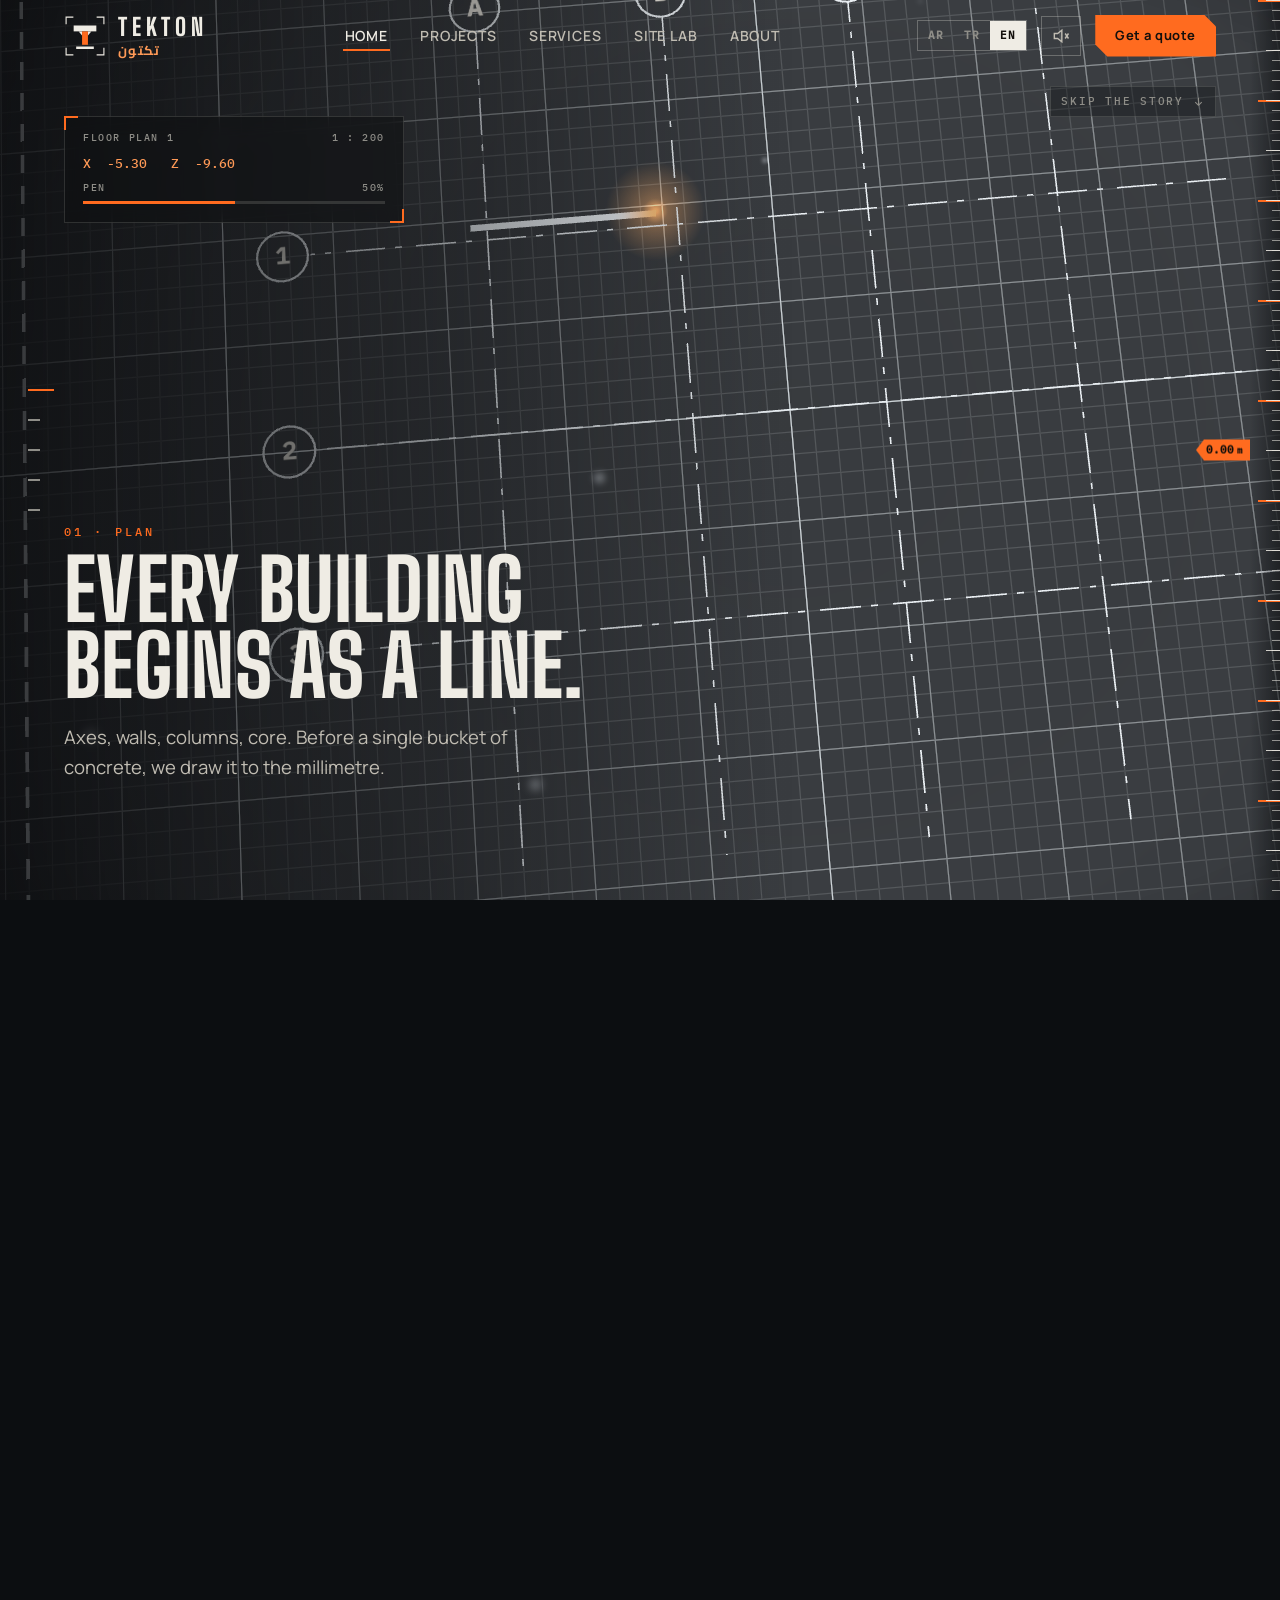
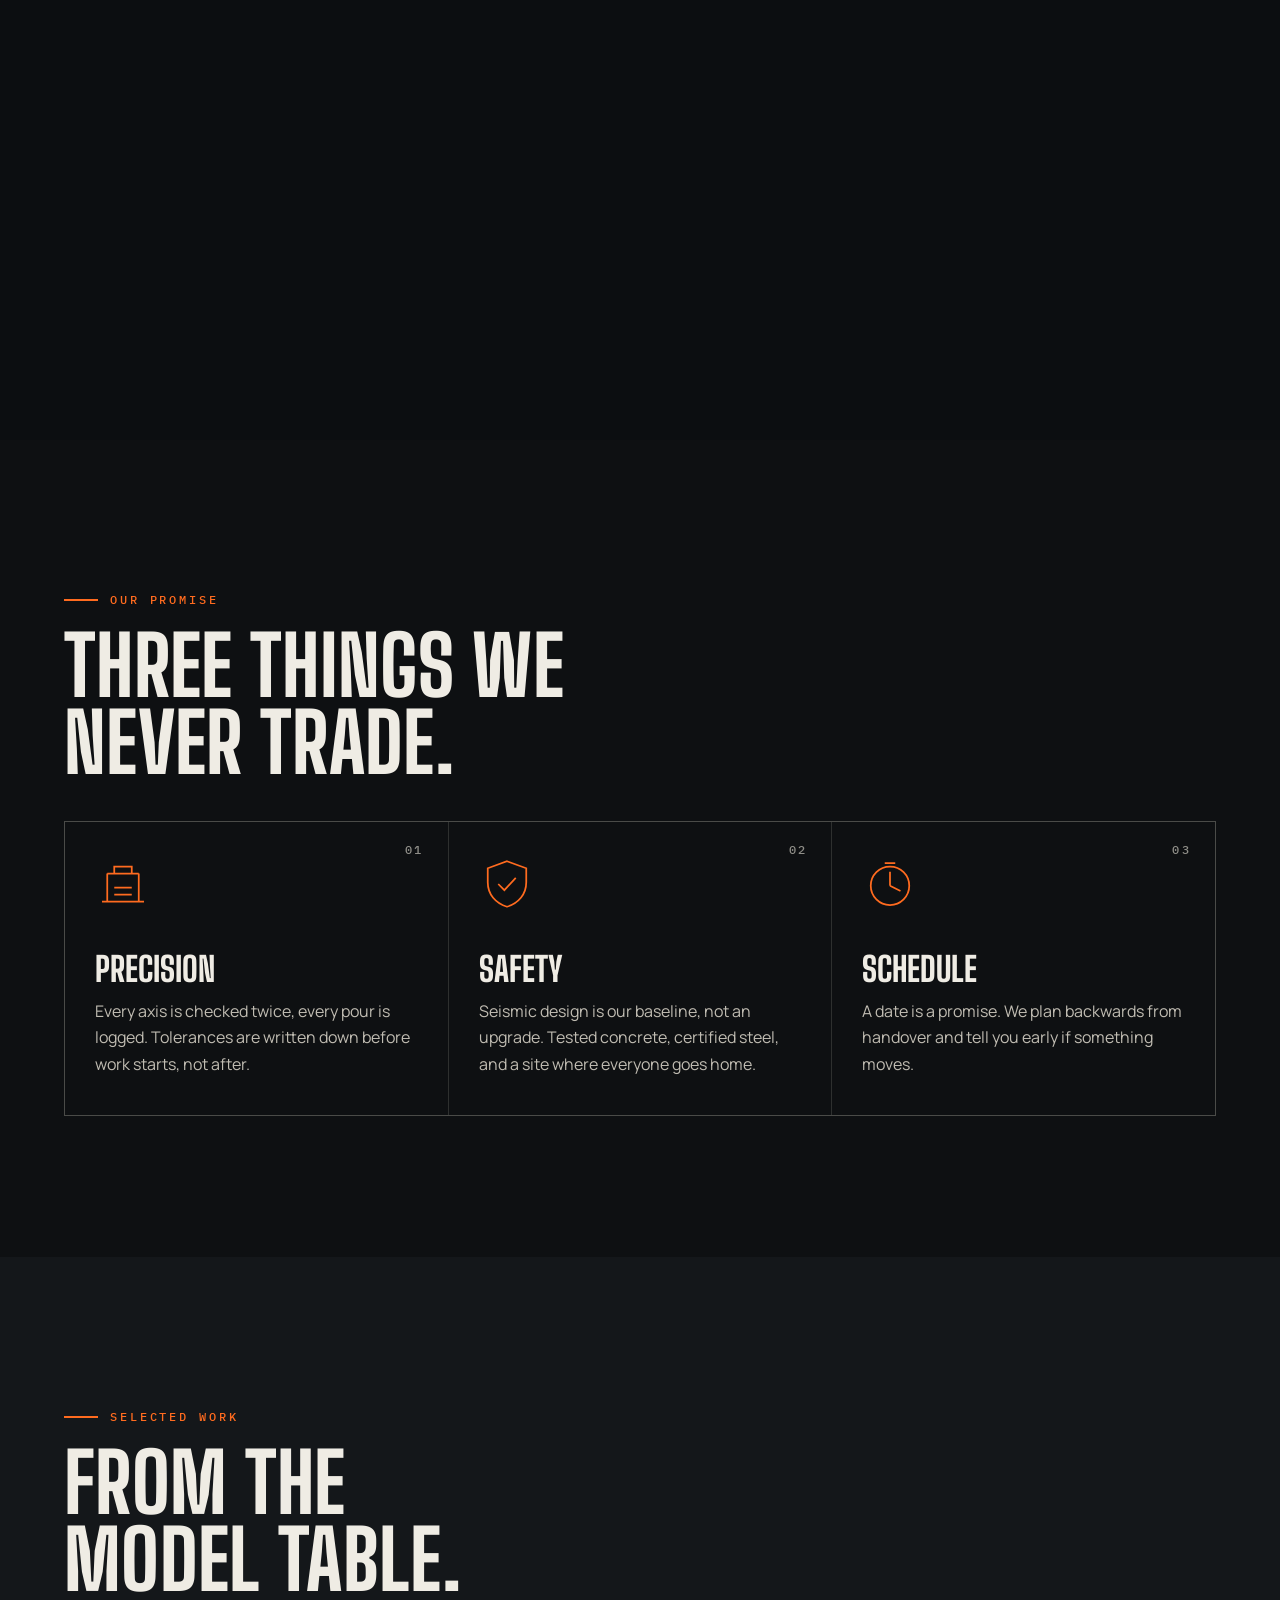
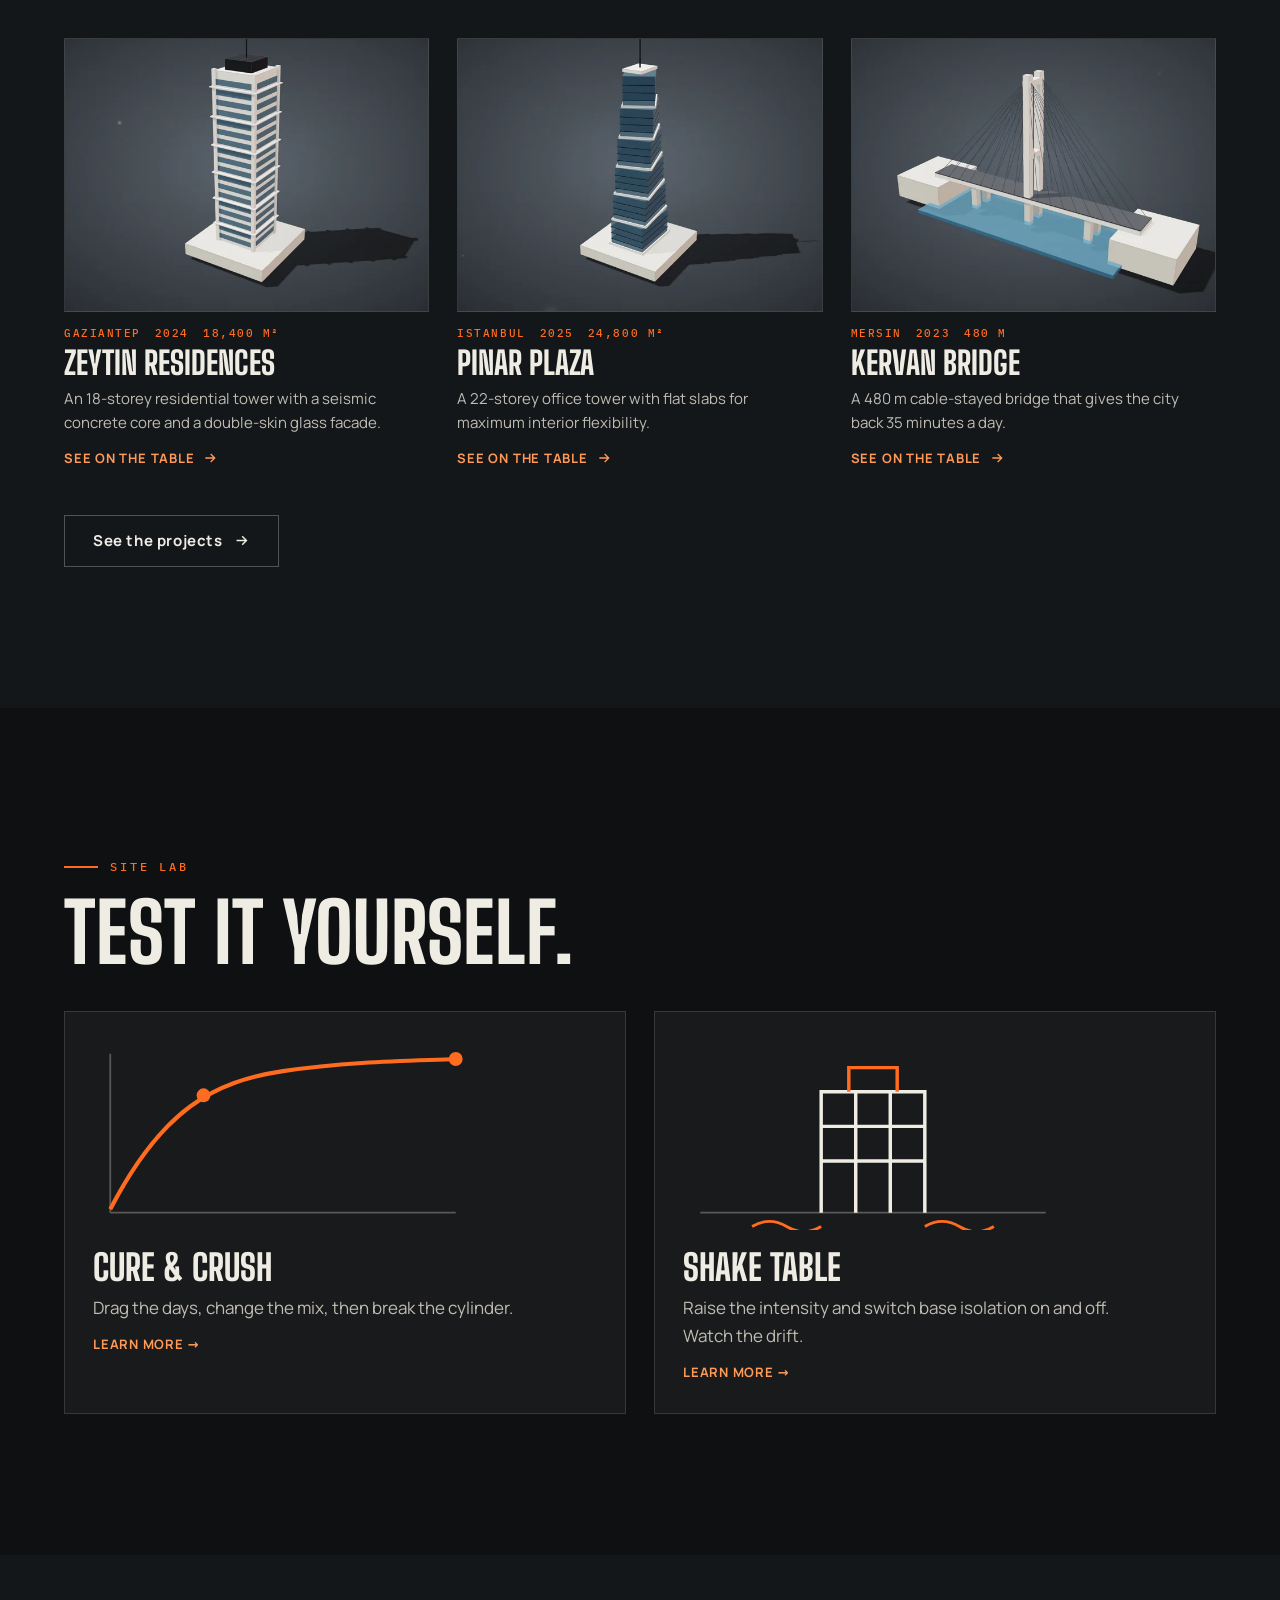
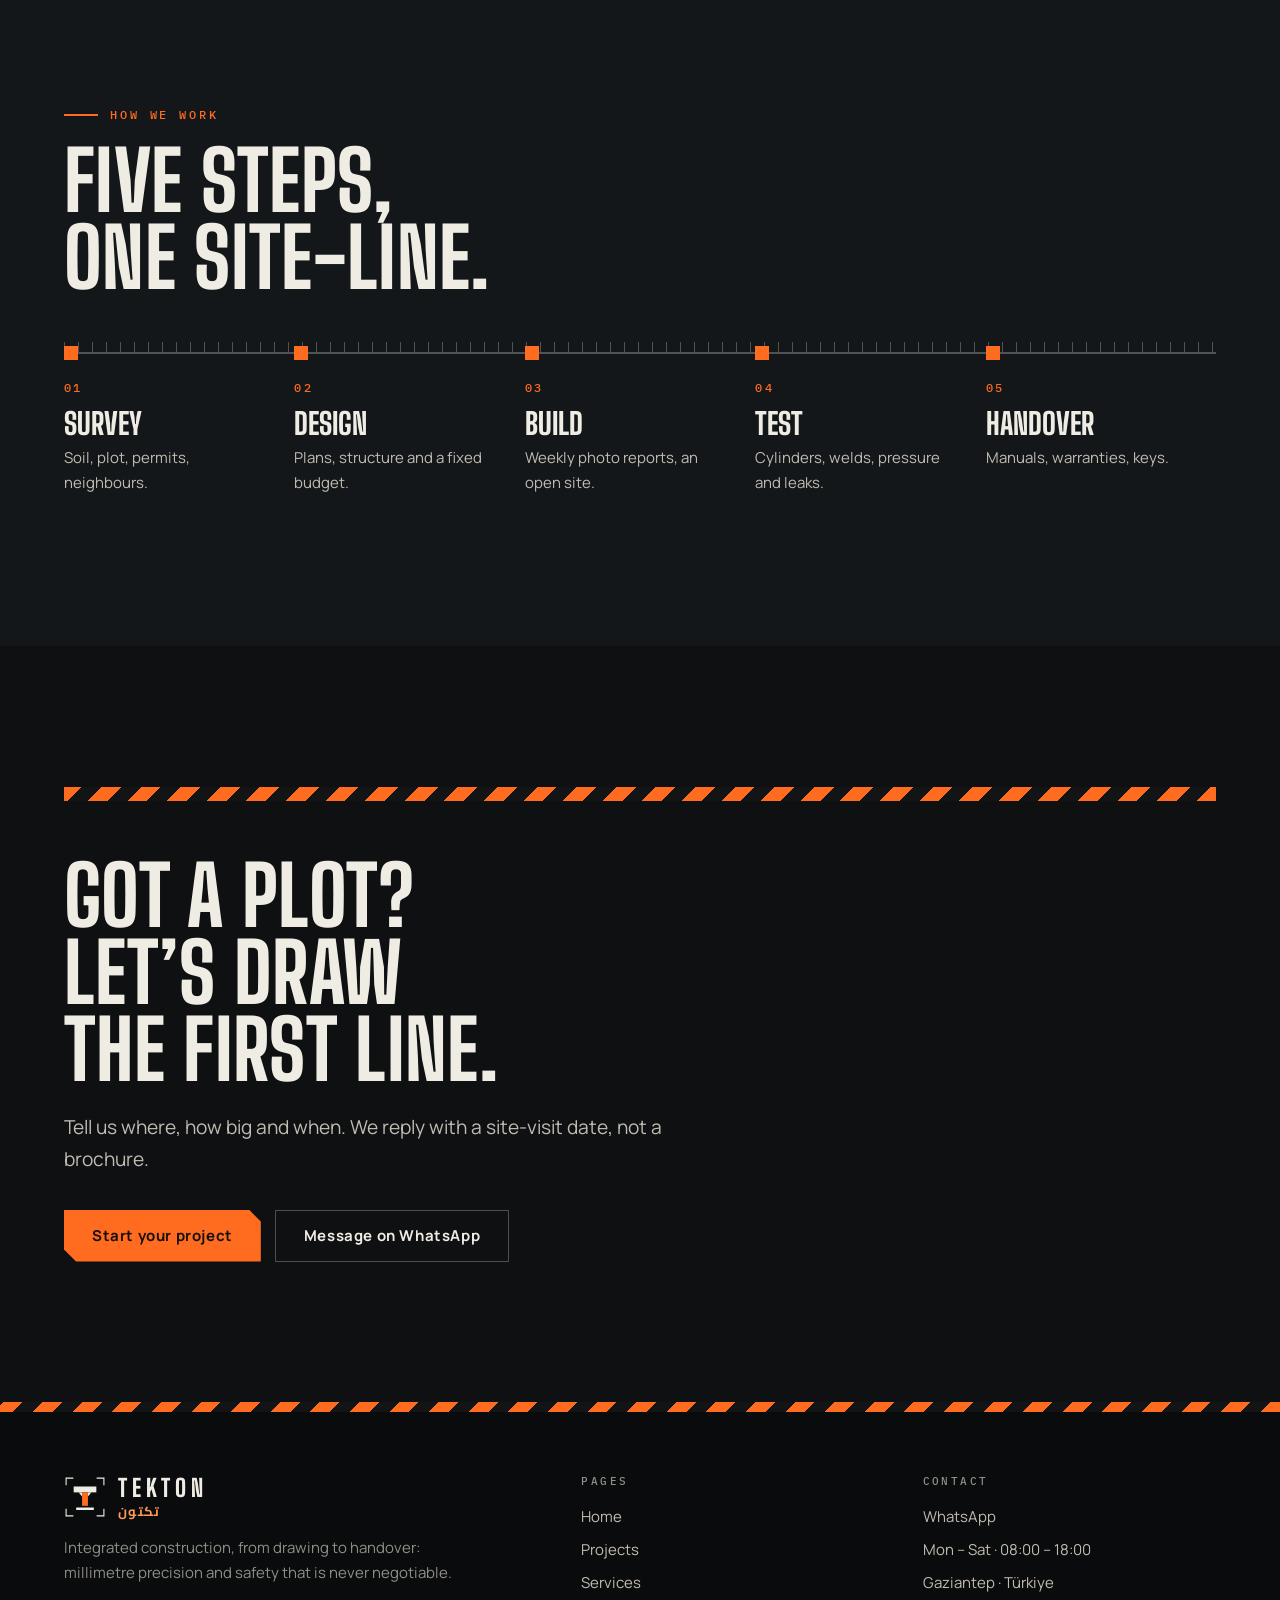
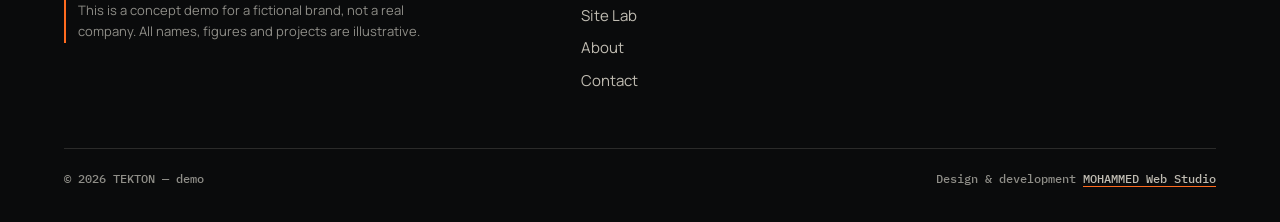
==== index.html @ 4f1afbbd "TEKTON: construction company concept demo (scroll-driven three.js story, model table, service stack," ====
<!doctype html>
<html lang="ar" dir="ltr">
<head>
<meta charset="utf-8">
<meta name="viewport" content="width=device-width, initial-scale=1, viewport-fit=cover">
<title>TEKTON · تكتون | Built to last</title>
<meta name="description" content="TEKTON · تكتون · Tekton Yapı — a concept demo for a construction company: scroll from a drawn plan to a lit building. Arabic / Türkçe / English.">
<meta name="theme-color" content="#0e1012">
<meta name="robots" content="noindex, nofollow">
<meta property="og:type" content="website"><meta property="og:title" content="TEKTON · تكتون — Built to last"><meta property="og:description" content="Scroll from a drawn plan to a lit building. A concept demo for a construction company.">
<meta property="og:image" content="assets/og.jpg">
<link rel="icon" href="assets/favicon.svg" type="image/svg+xml">
<link rel="stylesheet" href="css/fonts.css">
<link rel="stylesheet" href="css/style.css">
<noscript><style>.pour{display:none!important}.reveal{opacity:1!important;transform:none!important}</style></noscript>
<script type="importmap">{"imports":{"three":"./js/vendor/three.module.min.js"}}</script>
</head>
<body data-page="home" data-sound="1" data-needs-gl>
<div class="pour" id="pour" aria-hidden="true"></div>
<div id="hdr"></div>

<main>
<section class="journey" id="journey" aria-label="Scroll story">
  <div class="stage">
    <canvas id="gl" aria-hidden="true"></canvas>
    <div class="shade"></div>
    <button class="skipj" id="skipj" type="button"><span data-i18n="j.skip"></span> <svg viewBox="0 0 24 24" fill="none" stroke="currentColor" stroke-width="2"><path d="M12 5v14M6 13l6 6 6-6"/></svg></button>

    <div class="ch on" data-ch="0"><div class="k" data-i18n="j.c1.k"></div><h1 data-i18n="j.c1.t"></h1><p data-i18n="j.c1.p"></p></div>
    <div class="ch" data-ch="1"><div class="k" data-i18n="j.c2.k"></div><h2 data-i18n="j.c2.t"></h2><p data-i18n="j.c2.p"></p></div>
    <div class="ch" data-ch="2"><div class="k" data-i18n="j.c3.k"></div><h2 data-i18n="j.c3.t"></h2><p data-i18n="j.c3.p"></p></div>
    <div class="ch" data-ch="3"><div class="k" data-i18n="j.c4.k"></div><h2 data-i18n="j.c4.t"></h2><p data-i18n="j.c4.p"></p></div>
    <div class="ch" data-ch="4"><div class="k" data-i18n="j.c5.k"></div><h2 data-i18n="j.c5.t"></h2><p data-i18n="j.c5.p"></p></div>

    <!-- 1 · plan readout -->
    <div class="hud hud-plan" id="hudPlan" aria-hidden="true">
      <div class="row"><span data-i18n="h.plan"></span><span>1 : 200</span></div>
      <pre class="pen" id="penv">X   0.00   Z   0.00</pre>
      <div class="row small"><span data-i18n="h.pen"></span><span id="penpct">0%</span></div>
      <div class="bar thin"><i id="penbar"></i></div>
    </div>

    <!-- 2 · level counter -->
    <div class="hud hud-rise" id="hudRise" aria-hidden="true">
      <div class="row"><span data-i18n="h.level"></span><span data-i18n="h.height"></span></div>
      <div class="big"><b id="lvlv">00</b><small>/ 09</small><span class="hv"><b id="hgtv">0.0</b> m</span></div>
      <div class="floors" id="floors"></div>
    </div>

    <!-- 3 · cure strip -->
    <div class="hud hud-cure" id="hudCure" aria-hidden="true">
      <div class="row"><span data-i18n="h.day"></span><span data-i18n="h.strength"></span></div>
      <div class="big"><b id="dayv">00</b><small>/ 28</small><span class="hv"><b id="mpav">0.0</b> MPa</span></div>
      <div class="bar cure"><i id="curebar"></i><u class="m7"><s data-i18n="h.t7"></s></u><u class="m28"><s data-i18n="h.t28"></s></u></div>
      <div class="tests"><span id="t7" class="tst"></span><span id="t28" class="tst"></span></div>
    </div>

    <!-- 4 · x-ray legend (clickable) -->
    <div class="hud hud-xray" id="hudXray">
      <div class="row"><span data-i18n="h.layers"></span><span data-i18n="h.toggle"></span></div>
      <div class="chips" id="chips">
        <button type="button" data-sys="struct" class="on" aria-pressed="true"><i style="--c:#ff6b1f"></i><span data-i18n="h.s.struct"></span></button>
        <button type="button" data-sys="water" class="on" aria-pressed="true"><i style="--c:#2f9cff"></i><span data-i18n="h.s.water"></span></button>
        <button type="button" data-sys="fire" class="on" aria-pressed="true"><i style="--c:#ff3b30"></i><span data-i18n="h.s.fire"></span></button>
        <button type="button" data-sys="power" class="on" aria-pressed="true"><i style="--c:#ffd23f"></i><span data-i18n="h.s.power"></span></button>
        <button type="button" data-sys="hvac" class="on" aria-pressed="true"><i style="--c:#b4bdc5"></i><span data-i18n="h.s.hvac"></span></button>
      </div>
    </div>

    <!-- 5 · the key -->
    <div class="keyp" id="keyp">
      <button class="keybtn" id="keyBtn" type="button" aria-label="Turn the key">
        <svg viewBox="0 0 64 64" fill="none" stroke="currentColor" stroke-width="2.4" stroke-linecap="round" stroke-linejoin="round"><circle cx="20" cy="32" r="11"/><circle cx="20" cy="32" r="4"/><path d="M31 32h27M50 32v9M42 32v6"/></svg>
      </button>
      <div class="kt"><b data-i18n="j.key.t"></b><span data-i18n="j.key.p"></span></div>
      <div class="kdone"><span data-i18n="j.key.done"></span><a class="btn solid" href="contact.html" data-i18n="btn.quote"></a><a class="btn line" href="projects.html" data-i18n="btn.projects"></a></div>
    </div>

    <div class="dots" id="dots" role="tablist"></div>
    <div class="scrollhint" id="shint"><i></i><span data-i18n="j.scroll"></span></div>
  </div>
</section>

<!-- promises -->
<section class="sec promise" id="promise">
  <div class="wrap">
    <div class="eyebrow reveal" data-i18n="p.k"></div>
    <h2 class="h2 reveal d1" data-i18n="p.t"></h2>
    <div class="pgrid">
      <article class="pcard reveal d1"><span class="no">01</span><svg class="pic" viewBox="0 0 64 64" fill="none" stroke="currentColor" stroke-width="2"><path d="M8 52h48M14 52V20M50 52V20M14 20h36M22 20v-8h20v8M22 36h20M22 44h20"/></svg><h3 data-i18n="p.1.t"></h3><p data-i18n="p.1.p"></p></article>
      <article class="pcard reveal d2"><span class="no">02</span><svg class="pic" viewBox="0 0 64 64" fill="none" stroke="currentColor" stroke-width="2"><path d="M32 6l22 8v16c0 14-9 24-22 28C19 54 10 44 10 30V14z"/><path d="M22 32l7 7 13-14"/></svg><h3 data-i18n="p.2.t"></h3><p data-i18n="p.2.p"></p></article>
      <article class="pcard reveal d3"><span class="no">03</span><svg class="pic" viewBox="0 0 64 64" fill="none" stroke="currentColor" stroke-width="2"><circle cx="32" cy="34" r="22"/><path d="M32 34V18M32 34l12 6M26 8h12"/></svg><h3 data-i18n="p.3.t"></h3><p data-i18n="p.3.p"></p></article>
    </div>
  </div>
</section>

<!-- featured projects -->
<section class="sec featured" id="featured">
  <div class="wrap">
    <div class="eyebrow reveal" data-i18n="pr.k"></div>
    <h2 class="h2 reveal d1" data-i18n="pr.t"></h2>
    <div class="fgrid3" id="featGrid"></div>
    <div class="reveal"><a class="btn line" href="projects.html"><span data-i18n="btn.projects"></span> <svg viewBox="0 0 24 24" fill="none" stroke="currentColor" stroke-width="2"><path d="M5 12h14M13 6l6 6-6 6"/></svg></a></div>
  </div>
</section>

<!-- lab teaser -->
<section class="sec labt" id="labt">
  <div class="wrap">
    <div class="eyebrow reveal" data-i18n="l.k"></div>
    <h2 class="h2 reveal d1" data-i18n="l.t"></h2>
    <div class="lgrid">
      <a class="lcard reveal d1" href="lab.html#cure">
        <svg class="lic" viewBox="0 0 220 110" fill="none"><path d="M10 100H210M10 100V8" stroke="rgba(239,236,228,.3)"/><path class="draw" d="M10 98C40 40 70 24 110 18S190 12 210 11" stroke="#ff6b1f" stroke-width="2.4"/><circle cx="64" cy="32" r="4" fill="#ff6b1f"/><circle cx="210" cy="11" r="4" fill="#ff6b1f"/></svg>
        <h3 data-i18n="l.1.t"></h3><p data-i18n="l.1.p"></p><span class="go"><span data-i18n="btn.more"></span> &rarr;</span>
      </a>
      <a class="lcard reveal d2" href="lab.html#shake">
        <svg class="lic shk" viewBox="0 0 220 110" fill="none"><path d="M10 100H210" stroke="rgba(239,236,228,.3)"/><g class="bld" stroke="#efece4" stroke-width="2"><path d="M80 100V30h60v70M80 50h60M80 70h60M100 30V100M120 30V100"/><path d="M96 30V16h28v14" stroke="#ff6b1f"/></g><path d="M40 108q10-6 20 0t20 0M140 108q10-6 20 0t20 0" stroke="#ff6b1f" stroke-width="1.6"/></svg>
        <h3 data-i18n="l.2.t"></h3><p data-i18n="l.2.p"></p><span class="go"><span data-i18n="btn.more"></span> &rarr;</span>
      </a>
    </div>
  </div>
</section>

<!-- process -->
<section class="sec process" id="process">
  <div class="wrap">
    <div class="eyebrow reveal" data-i18n="pc.k"></div>
    <h2 class="h2 reveal d1" data-i18n="pc.t"></h2>
    <ol class="steps">
      <li class="reveal d1"><b>01</b><h3 data-i18n="pc.1.t"></h3><p data-i18n="pc.1.p"></p></li>
      <li class="reveal d2"><b>02</b><h3 data-i18n="pc.2.t"></h3><p data-i18n="pc.2.p"></p></li>
      <li class="reveal d3"><b>03</b><h3 data-i18n="pc.3.t"></h3><p data-i18n="pc.3.p"></p></li>
      <li class="reveal d4"><b>04</b><h3 data-i18n="pc.4.t"></h3><p data-i18n="pc.4.p"></p></li>
      <li class="reveal d5"><b>05</b><h3 data-i18n="pc.5.t"></h3><p data-i18n="pc.5.p"></p></li>
    </ol>
  </div>
</section>

<!-- call to action -->
<section class="sec cta" id="cta">
  <div class="wrap">
    <div class="hazard" aria-hidden="true"></div>
    <h2 class="h2 reveal" data-i18n="cta.t"></h2>
    <p class="lead reveal d1" data-i18n="cta.p"></p>
    <div class="reveal d2 ctas"><a class="btn solid" href="contact.html" data-i18n="btn.quote"></a><a class="btn line" id="ctaWa" href="#" target="_blank" rel="noopener" data-i18n="btn.wa"></a></div>
  </div>
</section>
</main>

<div id="ftr"></div>
<script type="module" src="js/home.js"></script>
</body>
</html>
---- css/fonts.css ----
/* BigShouldersDisplay latin-ext */
@font-face {
  font-family: 'Big Shoulders Display';
  font-style: normal;
  font-weight: 600 900;
  font-display: swap;
  src: url(../assets/fonts/BigShouldersDisplay-normal-600-900-latin-ext-473c2f.woff2) format('woff2');
  unicode-range: U+0100-02BA, U+02BD-02C5, U+02C7-02CC, U+02CE-02D7, U+02DD-02FF, U+0304, U+0308, U+0329, U+1D00-1DBF, U+1E00-1E9F, U+1EF2-1EFF, U+2020, U+20A0-20AB, U+20AD-20C4, U+2113, U+2C60-2C7F, U+A720-A7FF;
}
/* BigShouldersDisplay latin */
@font-face {
  font-family: 'Big Shoulders Display';
  font-style: normal;
  font-weight: 600 900;
  font-display: swap;
  src: url(../assets/fonts/BigShouldersDisplay-normal-600-900-latin-832b15.woff2) format('woff2');
  unicode-range: U+0000-00FF, U+0131, U+0152-0153, U+02BB-02BC, U+02C6, U+02DA, U+02DC, U+0304, U+0308, U+0329, U+2000-206F, U+20AC, U+2122, U+2191, U+2193, U+2212, U+2215, U+FEFF, U+FFFD;
}
/* Manrope latin-ext */
@font-face {
  font-family: 'Manrope';
  font-style: normal;
  font-weight: 400 700;
  font-display: swap;
  src: url(../assets/fonts/Manrope-normal-400-700-latin-ext-b4290e.woff2) format('woff2');
  unicode-range: U+0100-02BA, U+02BD-02C5, U+02C7-02CC, U+02CE-02D7, U+02DD-02FF, U+0304, U+0308, U+0329, U+1D00-1DBF, U+1E00-1E9F, U+1EF2-1EFF, U+2020, U+20A0-20AB, U+20AD-20C4, U+2113, U+2C60-2C7F, U+A720-A7FF;
}
/* Manrope latin */
@font-face {
  font-family: 'Manrope';
  font-style: normal;
  font-weight: 400 700;
  font-display: swap;
  src: url(../assets/fonts/Manrope-normal-400-700-latin-cf48e3.woff2) format('woff2');
  unicode-range: U+0000-00FF, U+0131, U+0152-0153, U+02BB-02BC, U+02C6, U+02DA, U+02DC, U+0304, U+0308, U+0329, U+2000-206F, U+20AC, U+2122, U+2191, U+2193, U+2212, U+2215, U+FEFF, U+FFFD;
}
/* IBMPlexMono latin-ext */
@font-face {
  font-family: 'IBM Plex Mono';
  font-style: normal;
  font-weight: 400;
  font-display: swap;
  src: url(../assets/fonts/IBMPlexMono-normal-400-latin-ext-7f25d9.woff2) format('woff2');
  unicode-range: U+0100-02BA, U+02BD-02C5, U+02C7-02CC, U+02CE-02D7, U+02DD-02FF, U+0304, U+0308, U+0329, U+1D00-1DBF, U+1E00-1E9F, U+1EF2-1EFF, U+2020, U+20A0-20AB, U+20AD-20C4, U+2113, U+2C60-2C7F, U+A720-A7FF;
}
/* IBMPlexMono latin */
@font-face {
  font-family: 'IBM Plex Mono';
  font-style: normal;
  font-weight: 400;
  font-display: swap;
  src: url(../assets/fonts/IBMPlexMono-normal-400-latin-d196e8.woff2) format('woff2');
  unicode-range: U+0000-00FF, U+0131, U+0152-0153, U+02BB-02BC, U+02C6, U+02DA, U+02DC, U+0304, U+0308, U+0329, U+2000-206F, U+20AC, U+2122, U+2191, U+2193, U+2212, U+2215, U+FEFF, U+FFFD;
}
/* IBMPlexMono latin-ext */
@font-face {
  font-family: 'IBM Plex Mono';
  font-style: normal;
  font-weight: 500;
  font-display: swap;
  src: url(../assets/fonts/IBMPlexMono-normal-500-latin-ext-b42080.woff2) format('woff2');
  unicode-range: U+0100-02BA, U+02BD-02C5, U+02C7-02CC, U+02CE-02D7, U+02DD-02FF, U+0304, U+0308, U+0329, U+1D00-1DBF, U+1E00-1E9F, U+1EF2-1EFF, U+2020, U+20A0-20AB, U+20AD-20C4, U+2113, U+2C60-2C7F, U+A720-A7FF;
}
/* IBMPlexMono latin */
@font-face {
  font-family: 'IBM Plex Mono';
  font-style: normal;
  font-weight: 500;
  font-display: swap;
  src: url(../assets/fonts/IBMPlexMono-normal-500-latin-a7544c.woff2) format('woff2');
  unicode-range: U+0000-00FF, U+0131, U+0152-0153, U+02BB-02BC, U+02C6, U+02DA, U+02DC, U+0304, U+0308, U+0329, U+2000-206F, U+20AC, U+2122, U+2191, U+2193, U+2212, U+2215, U+FEFF, U+FFFD;
}
/* Cairo arabic */
@font-face {
  font-family: 'Cairo';
  font-style: normal;
  font-weight: 400 900;
  font-display: swap;
  src: url(../assets/fonts/Cairo-normal-400-900-arabic-93eb79.woff2) format('woff2');
  unicode-range: U+0600-06FF, U+0750-077F, U+0870-0891, U+0897-08E1, U+08E3-08FF, U+200C-200E, U+2010-2011, U+204F, U+2E41, U+FB50-FDFF, U+FE70-FE74, U+FE76-FEFC, U+102E0-102FB, U+10E60-10E7E, U+10EC2-10EC7, U+10EC9-10EEE, U+10EF0-10EFF, U+1EE00-1EE03, U+1EE05-1EE1F, U+1EE21-1EE22, U+1EE24, U+1EE27, U+1EE29-1EE32, U+1EE34-1EE37, U+1EE39, U+1EE3B, U+1EE42, U+1EE47, U+1EE49, U+1EE4B, U+1EE4D-1EE4F, U+1EE51-1EE52, U+1EE54, U+1EE57, U+1EE59, U+1EE5B, U+1EE5D, U+1EE5F, U+1EE61-1EE62, U+1EE64, U+1EE67-1EE6A, U+1EE6C-1EE72, U+1EE74-1EE77, U+1EE79-1EE7C, U+1EE7E, U+1EE80-1EE89, U+1EE8B-1EE9B, U+1EEA1-1EEA3, U+1EEA5-1EEA9, U+1EEAB-1EEBB, U+1EEF0-1EEF1;
}
/* Cairo latin-ext */
@font-face {
  font-family: 'Cairo';
  font-style: normal;
  font-weight: 400 900;
  font-display: swap;
  src: url(../assets/fonts/Cairo-normal-400-900-latin-ext-39475a.woff2) format('woff2');
  unicode-range: U+0100-02BA, U+02BD-02C5, U+02C7-02CC, U+02CE-02D7, U+02DD-02FF, U+0304, U+0308, U+0329, U+1D00-1DBF, U+1E00-1E9F, U+1EF2-1EFF, U+2020, U+20A0-20AB, U+20AD-20C4, U+2113, U+2C60-2C7F, U+A720-A7FF;
}
/* Cairo latin */
@font-face {
  font-family: 'Cairo';
  font-style: normal;
  font-weight: 400 900;
  font-display: swap;
  src: url(../assets/fonts/Cairo-normal-400-900-latin-e06377.woff2) format('woff2');
  unicode-range: U+0000-00FF, U+0131, U+0152-0153, U+02BB-02BC, U+02C6, U+02DA, U+02DC, U+0304, U+0308, U+0329, U+2000-206F, U+20AC, U+2122, U+2191, U+2193, U+2212, U+2215, U+FEFF, U+FFFD;
}
---- css/style.css ----
[hidden] { display: none !important; }
/* ============================================================
   TEKTON · تكتون — concept demo for a construction company
   Layout is always LTR; Arabic words run RTL inside text blocks only.
   Palette: graphite night · bone · concrete · signal orange.
   ============================================================ */
:root {
  --bg: #0e1012; --bg2: #14171a; --steel: #1b1f23; --steel2: #262b30; --panel: rgba(239, 236, 228, .045);
  --line: rgba(239, 236, 228, .14); --line2: rgba(239, 236, 228, .28);
  --ink: #efece4; --ink2: #c0bcb2; --ink3: #8f8e88; --bone: #e9e5db; --concrete: #c9c5bb;
  --orange: #ff6b1f; --orange2: #ff9a57; --blue: #7fb7d4;
  --f-display: 'Big Shoulders Display', 'Cairo', sans-serif;
  --f-body: 'Manrope', 'Cairo', system-ui, sans-serif;
  --f-mono: 'IBM Plex Mono', ui-monospace, monospace;
  --pad: clamp(20px, 5vw, 72px); --maxw: 1440px; --hdr: 72px;
  --ease: cubic-bezier(.2, .7, .2, 1);
}
html[lang=ar] { --f-display: 'Cairo', 'Big Shoulders Display', sans-serif; --f-body: 'Cairo', 'Manrope', system-ui, sans-serif; }
* { box-sizing: border-box; margin: 0; padding: 0; }
html { scroll-behavior: smooth; -webkit-text-size-adjust: 100%; }
body { background: var(--bg); color: var(--ink); font-family: var(--f-body); font-size: 17px; line-height: 1.65; -webkit-font-smoothing: antialiased; overflow-x: hidden; }
img, svg, canvas { display: block; max-width: 100%; }
a { color: inherit; text-decoration: none; }
button { font: inherit; color: inherit; background: none; border: 0; cursor: pointer; }
ul, ol { list-style: none; }
::selection { background: var(--orange); color: #14100c; }
:focus-visible { outline: 2px solid var(--orange2); outline-offset: 3px; }

html[lang=ar] :is(h1, h2, h3, h4, p, li, label, small, td, th, blockquote, figcaption, .rtl) { direction: rtl; text-align: left; }
html[lang=ar] :is(input, textarea, select) { direction: rtl; text-align: left; }
html[lang=ar] .ch .k { display: block; direction: rtl; text-align: left; }
html[lang=ar] .hud .big small { direction: ltr; text-align: left; }
html[lang=ar] .tst { direction: rtl; }
html[lang=ar] .center { text-align: center; }
html[lang=ar] :is(h1, h2, h3) { line-height: 1.18; }
.num { font-feature-settings: 'tnum'; direction: ltr; unicode-bidi: isolate; }

/* ------------------------------------------------------------ generic */
.wrap { max-width: var(--maxw); margin: 0 auto; padding: 0 var(--pad); }
.sec { padding: clamp(72px, 11vw, 150px) 0; position: relative; }
.eyebrow { font: 500 12px/1 var(--f-mono); letter-spacing: .24em; text-transform: uppercase; color: var(--orange); display: inline-flex; align-items: center; gap: 12px; }
html[lang=ar] .eyebrow { letter-spacing: .04em; font-size: 15px; font-weight: 700; font-family: var(--f-body); }
.eyebrow::before { content: ''; width: 34px; height: 2px; background: var(--orange); }
.h2 { font: 800 clamp(42px, 6.4vw, 98px)/.94 var(--f-display); letter-spacing: .004em; margin: 18px 0 24px; max-width: 16ch; text-transform: uppercase; text-wrap: balance; }
html[lang=ar] .h2 { text-transform: none; font-size: clamp(38px, 5.2vw, 78px); line-height: 1.12; max-width: 17ch; }
.lead { font-size: clamp(17px, 1.5vw, 20px); color: var(--ink2); max-width: 56ch; }
.hazard { height: 14px; background: repeating-linear-gradient(-45deg, var(--orange) 0 14px, #121416 14px 28px); }

.btn { display: inline-flex; align-items: center; justify-content: center; gap: 10px; min-height: 52px; padding: 0 28px; font: 700 15px/1 var(--f-body); letter-spacing: .04em; transition: transform .35s var(--ease), background .3s, color .3s, border-color .3s; white-space: nowrap; }
html[lang=ar] .btn { letter-spacing: 0; font-size: 16px; }
.btn.solid { background: var(--orange); color: #14100c; clip-path: polygon(0 0, calc(100% - 12px) 0, 100% 12px, 100% 100%, 12px 100%, 0 calc(100% - 12px)); }
.btn.solid:hover { background: var(--orange2); transform: translateY(-2px); }
.btn.line { border: 1px solid var(--line2); }
.btn.line:hover { border-color: var(--orange); color: var(--orange2); transform: translateY(-2px); }
.btn svg { width: 17px; height: 17px; }

.reveal { opacity: 0; transform: translateY(26px); transition: opacity .9s var(--ease), transform .9s var(--ease); }
.reveal.in { opacity: 1; transform: none; }
.reveal.d1 { transition-delay: .08s; } .reveal.d2 { transition-delay: .16s; } .reveal.d3 { transition-delay: .24s; } .reveal.d4 { transition-delay: .32s; } .reveal.d5 { transition-delay: .4s; }
@media (prefers-reduced-motion: reduce) { .reveal { opacity: 1; transform: none; transition: none; } html { scroll-behavior: auto; } }

/* ------------------------------------------------------------ header */
.hdr { position: fixed; z-index: 60; top: 0; left: 0; right: 0; height: var(--hdr); display: flex; align-items: center; justify-content: space-between; gap: 24px; padding: 0 var(--pad); transition: background .4s, backdrop-filter .4s, border-color .4s; border-bottom: 1px solid transparent; }
.hdr.solid { background: rgba(14, 16, 18, .78); backdrop-filter: blur(14px) saturate(1.2); -webkit-backdrop-filter: blur(14px) saturate(1.2); border-color: var(--line); }
.brand { display: flex; align-items: center; gap: 12px; direction: ltr; color: var(--ink); }
.brand .mark { width: 42px; height: 42px; }
.brand .bn { display: flex; flex-direction: column; line-height: 1; gap: 5px; }
.brand b { font: 800 24px/1 var(--f-display); letter-spacing: .2em; color: var(--ink); }
.brand em { font: 700 13px/1 'Cairo', sans-serif; font-style: normal; color: var(--orange2); letter-spacing: .1em; }
.nav { display: flex; gap: clamp(14px, 2.2vw, 34px); }
.nav a { font: 600 14px/1 var(--f-body); letter-spacing: .06em; text-transform: uppercase; padding: 10px 2px; color: var(--ink2); position: relative; transition: color .3s; }
html[lang=ar] .nav a { font-size: 16px; letter-spacing: 0; text-transform: none; }
.nav a::after { content: ''; position: absolute; left: 0; right: 0; bottom: 2px; height: 2px; background: var(--orange); transform: scaleX(0); transform-origin: left; transition: transform .4s var(--ease); }
.nav a:hover, .nav a.on { color: var(--ink); } .nav a:hover::after, .nav a.on::after { transform: scaleX(1); }
.tools { display: flex; align-items: center; gap: 14px; }
.lang { display: flex; border: 1px solid var(--line2); }
.lang button { font: 600 11px/1 var(--f-mono); letter-spacing: .1em; padding: 9px 10px; color: var(--ink3); transition: .25s; }
.lang button[aria-pressed=true] { background: var(--ink); color: #14100c; }
.lang button:not([aria-pressed=true]):hover { color: var(--ink); }
.snd { width: 40px; height: 40px; display: grid; place-items: center; border: 1px solid var(--line2); color: var(--ink2); transition: .25s; }
.snd svg { width: 20px; height: 20px; } .snd .on { display: none; } .snd[aria-pressed=true] .on { display: block; } .snd[aria-pressed=true] .off { display: none; } .snd[aria-pressed=true] { color: var(--orange); border-color: var(--orange); }
.hdr .cta { min-height: 42px; padding: 0 20px; font-size: 13px; }
.burger { display: none; width: 44px; height: 44px; position: relative; }
.burger i, .burger i::before, .burger i::after { content: ''; position: absolute; left: 11px; right: 11px; height: 2px; background: var(--ink); transition: .3s var(--ease); }
.burger i { top: 21px; } .burger i::before { top: -7px; left: 0; right: 0; } .burger i::after { top: 7px; left: 0; right: 0; }
.mnav { position: fixed; inset: 0; z-index: 55; background: rgba(12, 14, 16, .97); display: flex; flex-direction: column; justify-content: center; gap: 6px; padding: 90px var(--pad) 40px; transform: translateY(-100%); transition: transform .5s var(--ease); visibility: hidden; }
.mnav.open { transform: none; visibility: visible; }
.mnav a { font: 800 clamp(38px, 11vw, 64px)/1.1 var(--f-display); text-transform: uppercase; border-bottom: 1px solid var(--line); padding: 10px 0; }
html[lang=ar] .mnav a { text-transform: none; }
@media (max-width: 980px) { .nav, .hdr .cta { display: none; } .burger { display: block; } }
@media (max-width: 520px) { .brand b { font-size: 20px; } .brand em { display: none; } .lang button { padding: 9px 8px; } .tools { gap: 8px; } }

/* ------------------------------------------------------------ page transition + spirit-level loader */
.pour { position: fixed; inset: 0; z-index: 300; background: #0e1012; display: grid; place-items: center; will-change: transform; }
.pour::before, .pour::after { content: ''; position: absolute; left: 0; right: 0; height: 44px; pointer-events: none; }
.pour::after { top: 100%; background: radial-gradient(circle at 30px 0, #0e1012 29px, transparent 30px) 0 0 / 60px 44px repeat-x, radial-gradient(circle at 74px 0, #0e1012 17px, transparent 18px) 0 0 / 146px 32px repeat-x; }
.pour::before { bottom: 100%; background: radial-gradient(circle at 40px 44px, #0e1012 29px, transparent 30px) 0 0 / 80px 44px repeat-x, radial-gradient(circle at 18px 44px, #0e1012 17px, transparent 18px) 0 0 / 124px 32px repeat-x; }
.pour.out { transform: translateY(-112%); transition: transform .9s cubic-bezier(.75, 0, .2, 1); }
.pour.gone { visibility: hidden; transform: translateY(112%); transition: none; }
.pour.cover { visibility: visible; transform: translateY(112%); transition: none; }
.pour.cover.go { transform: none; transition: transform .6s cubic-bezier(.75, 0, .2, 1); }
.pour-in { display: flex; flex-direction: column; align-items: center; gap: 22px; color: var(--ink); transition: opacity .3s; }
.pour-in .pm { width: 74px; height: 74px; }
.pour.out .pour-in { opacity: 0; }
.vial { position: relative; width: 210px; height: 30px; border: 2px solid var(--line2); border-radius: 15px; background: linear-gradient(180deg, rgba(255, 255, 255, .06), rgba(255, 255, 255, 0)); }
.vial .tick { position: absolute; top: 3px; bottom: 3px; width: 2px; background: var(--ink3); transition: background .3s; }
.vial .tick.l { left: calc(50% - 24px); } .vial .tick.r { left: calc(50% + 22px); }
.vial .bub { position: absolute; top: 3px; bottom: 3px; left: calc(50% - 20px); width: 40px; border-radius: 12px; background: radial-gradient(circle at 35% 35%, #ffd2b3, var(--orange) 60%, #c4470d); box-shadow: 0 0 14px rgba(255, 107, 31, .5); animation: sway 1.5s cubic-bezier(.45, 0, .55, 1) infinite alternate; }
@keyframes sway { from { transform: translateX(-76px); } to { transform: translateX(76px); } }
.pour.lvl .bub { animation: none; transform: none; transition: transform .45s cubic-bezier(.2, .9, .3, 1.3); }
.pour.lvl .tick { background: var(--orange); }
.pour-in p { font: 500 12px/1 var(--f-mono); letter-spacing: .22em; color: var(--ink3); text-transform: uppercase; }
html[lang=ar] .pour-in p { letter-spacing: .04em; font-family: var(--f-body); font-size: 14px; }
@media (prefers-reduced-motion: reduce) { .vial .bub { animation: none; } .pour.out { transition: opacity .3s; transform: none; opacity: 0; } }

/* ------------------------------------------------------------ laser crosshair + tape-measure gauge */
.cur { position: fixed; left: 0; top: 0; z-index: 250; pointer-events: none; opacity: 0; transition: opacity .3s; will-change: transform; }
.cur.on { opacity: 1; }
.cur .ch { position: absolute; background: var(--orange); }
.cur .ch.h { left: -13px; top: 0; width: 26px; height: 1px; } .cur .ch.v { top: -13px; left: 0; height: 26px; width: 1px; }
.cur .br { position: absolute; width: 9px; height: 9px; border: 0 solid var(--orange); opacity: 0; transition: opacity .25s, transform .3s var(--ease); }
.cur .br.a { left: -17px; top: -17px; border-width: 2px 0 0 2px; transform: translate(6px, 6px); } .cur .br.b { right: -17px; top: -17px; border-width: 2px 2px 0 0; transform: translate(-6px, 6px); }
.cur .br.c { right: -17px; bottom: -17px; border-width: 0 2px 2px 0; transform: translate(-6px, -6px); } .cur .br.d { left: -17px; bottom: -17px; border-width: 0 0 2px 2px; transform: translate(6px, -6px); }
.cur.hot .br { opacity: 1; transform: none; } .cur.hot .ch { opacity: .35; }
.cur.dn .br { opacity: 1; transform: scale(.7); }
.cur .ro { position: absolute; left: 20px; top: 12px; font: 500 10px/1 var(--f-mono); letter-spacing: .1em; color: var(--orange2); white-space: pre; text-shadow: 0 0 6px #000, 0 0 2px #000; }
.tape { position: fixed; right: 0; top: 0; bottom: 0; width: 30px; z-index: 70; pointer-events: none; background: linear-gradient(270deg, rgba(14, 16, 18, .6), transparent); }
.tape .tk { position: absolute; inset: 0;
  background-image: linear-gradient(to bottom, rgba(239, 236, 228, .55) 1px, transparent 1px), linear-gradient(to bottom, rgba(239, 236, 228, .85) 1px, transparent 1px), linear-gradient(to bottom, var(--orange) 2px, transparent 2px);
  background-size: 8px 10px, 14px 50px, 22px 100px; background-repeat: repeat-y; background-position: 100% 0, 100% 0, 100% 0; }
.tape .rd { position: absolute; right: 30px; top: 50%; transform: translateY(-50%); background: var(--orange); color: #14100c; padding: 5px 8px 5px 10px; font: 600 11px/1 var(--f-mono); display: flex; gap: 3px; align-items: baseline; clip-path: polygon(0 50%, 8px 0, 100% 0, 100% 100%, 8px 100%); }
.tape .rd small { font-size: 9px; }
@media (max-width: 1099px) { .tape { display: none; } }

/* ------------------------------------------------------------ the scroll story (home) */
.journey { position: relative; height: 760vh; --g1: 30, 35, 40; --g2: 9, 11, 13; --gx: 50%; --gy: 50%; background: rgb(var(--g2)); }
.journey .stage { position: sticky; top: 0; height: 100vh; height: 100svh; overflow: hidden; background: radial-gradient(120% 95% at var(--gx) var(--gy), rgb(var(--g1)), rgb(var(--g2)) 72%); }
.journey canvas { position: absolute; inset: 0; width: 100%; height: 100%; touch-action: pan-y; }
.stage .shade { position: absolute; inset: 0; pointer-events: none; background: linear-gradient(90deg, rgba(8, 9, 11, .8) 0%, rgba(8, 9, 11, .42) 34%, transparent 62%), radial-gradient(130% 100% at 50% 50%, transparent 58%, rgba(0, 0, 0, .5) 100%); }
.ch { position: absolute; left: var(--pad); bottom: clamp(64px, 13vh, 140px); width: min(580px, calc(100% - var(--pad) * 2)); opacity: 0; transform: translateY(22px); transition: opacity .8s var(--ease), transform .8s var(--ease); pointer-events: none; z-index: 3; }
.ch.on { opacity: 1; transform: none; pointer-events: auto; }
.ch .k { font: 500 12px/1 var(--f-mono); letter-spacing: .26em; color: var(--orange); text-transform: uppercase; }
html[lang=ar] .ch .k { letter-spacing: .04em; font-size: 15px; font-weight: 700; font-family: var(--f-body); }
.ch :is(h1, h2) { font: 800 clamp(46px, 6.6vw, 112px)/.9 var(--f-display); margin: 14px 0 18px; text-transform: uppercase; letter-spacing: .004em; text-wrap: balance; }
html[lang=ar] .ch :is(h1, h2) { text-transform: none; font-size: clamp(40px, 5.6vw, 90px); line-height: 1.12; }
.ch p { font-size: clamp(16px, 1.45vw, 19px); color: var(--ink2); max-width: 42ch; }
html[lang=ar] .ch p { font-size: clamp(17px, 1.55vw, 20px); }

.skipj { position: absolute; z-index: 5; right: var(--pad); top: calc(var(--hdr) + 14px); display: inline-flex; gap: 8px; align-items: center; font: 500 11px/1 var(--f-mono); letter-spacing: .16em; text-transform: uppercase; color: var(--ink3); padding: 8px 10px; border: 1px solid var(--line); background: rgba(14, 16, 18, .35); transition: .25s; }
.skipj:hover { color: var(--ink); border-color: var(--orange); }
.skipj svg { width: 13px; height: 13px; }
html[lang=ar] .skipj { letter-spacing: 0; font-family: var(--f-body); font-size: 13px; }

.dots { position: absolute; z-index: 4; left: calc(var(--pad) * .38); top: 50%; transform: translateY(-50%); display: flex; flex-direction: column; gap: 6px; }
.dots button { display: flex; align-items: center; gap: 10px; padding: 7px 4px; color: var(--ink3); }
.dots button::before { content: ''; width: 12px; height: 2px; background: currentColor; transition: width .35s var(--ease), background .3s; }
.dots button span { font: 500 10px/1 var(--f-mono); letter-spacing: .18em; opacity: 0; transform: translateX(-6px); transition: .3s; white-space: nowrap; text-transform: uppercase; }
html[lang=ar] .dots button span { font-family: var(--f-body); letter-spacing: 0; font-size: 12px; }
.dots button:hover span { opacity: 1; transform: none; }
.dots button.on { color: var(--orange); } .dots button.on::before { width: 26px; }
.scrollhint { position: absolute; left: 50%; bottom: 22px; transform: translateX(-50%); z-index: 3; display: flex; flex-direction: column; align-items: center; gap: 10px; font: 500 10px/1 var(--f-mono); letter-spacing: .24em; color: var(--ink3); text-transform: uppercase; transition: opacity .5s; pointer-events: none; }
html[lang=ar] .scrollhint { letter-spacing: .02em; font-family: var(--f-body); font-size: 13px; }
.scrollhint i { width: 1px; height: 38px; background: linear-gradient(var(--orange), transparent); animation: drip 1.8s ease-in-out infinite; transform-origin: top; }
@keyframes drip { 0% { transform: scaleY(0); } 55% { transform: scaleY(1); } 100% { transform: scaleY(1); opacity: 0; } }

/* HUD panels */
.hud { position: absolute; left: var(--pad); top: calc(var(--hdr) + 44px); z-index: 3; width: min(340px, 42vw); padding: 16px 18px 18px; background: rgba(14, 16, 18, .6); backdrop-filter: blur(10px); -webkit-backdrop-filter: blur(10px); border: 1px solid var(--line); opacity: 0; transform: translateY(14px); transition: .6s var(--ease); pointer-events: none; }
.hud::before, .hud::after { content: ''; position: absolute; width: 12px; height: 12px; border: 2px solid var(--orange); }
.hud::before { left: -1px; top: -1px; border-width: 2px 0 0 2px; } .hud::after { right: -1px; bottom: -1px; border-width: 0 2px 2px 0; }
.hud.on { opacity: 1; transform: none; }
.hud-xray.on { pointer-events: auto; }
.hud .row { display: flex; justify-content: space-between; gap: 10px; font: 500 10px/1 var(--f-mono); letter-spacing: .16em; color: var(--ink3); text-transform: uppercase; }
html[lang=ar] .hud .row { letter-spacing: .02em; font-family: var(--f-body); font-size: 13px; }
.hud .row.small { margin-top: 10px; }
.hud .big { display: flex; align-items: baseline; gap: 8px; margin: 10px 0 4px; font: 800 62px/1 var(--f-display); letter-spacing: .01em; direction: ltr; }
.hud .big small { font: 500 14px/1 var(--f-mono); color: var(--ink3); }
.hud .big .hv { margin-left: auto; font: 500 13px/1 var(--f-mono); color: var(--ink2); } .hud .big .hv b { font: 800 30px/1 var(--f-display); color: var(--orange2); }
.hud .pen { font: 500 13px/1.4 var(--f-mono); color: var(--orange2); margin: 12px 0 0; white-space: pre; direction: ltr; text-align: left; }
.bar.thin { height: 3px; background: var(--line); margin-top: 8px; } .bar.thin i { display: block; height: 100%; width: 0; background: var(--orange); }
.floors { display: flex; gap: 4px; margin-top: 12px; direction: ltr; } .floors i { flex: 1; height: 6px; background: rgba(239, 236, 228, .14); transition: background .3s; } .floors i.on { background: var(--orange); }
.bar.cure { height: 8px; background: rgba(239, 236, 228, .12); position: relative; margin: 16px 0 30px; direction: ltr; }
.bar.cure i { position: absolute; left: 0; top: 0; bottom: 0; width: 0; background: linear-gradient(90deg, #55565a, #ece7d9); }
.bar.cure u { position: absolute; top: -5px; bottom: -5px; width: 2px; background: var(--orange); text-decoration: none; }
.bar.cure u.m7 { left: 70%; } .bar.cure u.m28 { left: 100%; }
.bar.cure u s { position: absolute; top: 100%; margin-top: 7px; transform: translateX(-50%); font: 500 10px/1 var(--f-mono); color: var(--orange2); white-space: nowrap; text-decoration: none; letter-spacing: .06em; }
.bar.cure u.m28 s { transform: translateX(-85%); }
.tests { display: grid; gap: 4px; min-height: 36px; }
.tst { font: 500 12px/1.3 var(--f-mono); color: var(--ink); opacity: 0; transform: translateX(-6px); transition: .45s var(--ease); direction: ltr; text-align: left; }
.tst.on { opacity: 1; transform: none; }
.chips { display: flex; flex-wrap: wrap; gap: 7px; margin-top: 12px; }
.chips button { display: inline-flex; align-items: center; gap: 8px; padding: 8px 11px; border: 1px solid var(--line2); font: 600 12px/1 var(--f-body); color: var(--ink3); transition: .25s; }
.chips button i { width: 10px; height: 10px; background: var(--c); opacity: .35; transition: .25s; }
.chips button.on { color: var(--ink); border-color: var(--c, var(--line2)); } .chips button.on i { opacity: 1; box-shadow: 0 0 10px var(--c); }
.chips button:hover { border-color: var(--ink2); }

/* the key (handover) */
.keyp { position: absolute; z-index: 4; right: calc(var(--pad) + 16px); bottom: clamp(64px, 13vh, 140px); width: min(380px, 44vw); display: grid; grid-template-columns: auto 1fr; gap: 16px; align-items: center; opacity: 0; transform: translateY(16px); pointer-events: none; transition: .7s var(--ease); }
.keyp[data-state=ready], .keyp[data-state=done] { opacity: 1; transform: none; pointer-events: auto; }
.keybtn { position: relative; width: 84px; height: 84px; border: 2px solid var(--orange); color: var(--orange); display: grid; place-items: center; background: rgba(14, 16, 18, .55); transition: .3s var(--ease); }
.keybtn svg { width: 44px; height: 44px; transition: transform .6s var(--ease); }
.keybtn::after { content: ''; position: absolute; inset: -9px; border: 1px solid var(--orange); animation: ring 2s ease-out infinite; }
@keyframes ring { from { opacity: .8; transform: scale(.86); } to { opacity: 0; transform: scale(1.2); } }
.keybtn:hover { background: var(--orange); color: #14100c; } .keybtn:hover svg { transform: rotate(90deg); }
.kt b { display: block; font: 800 28px/1 var(--f-display); text-transform: uppercase; margin-bottom: 6px; } html[lang=ar] .kt b { text-transform: none; font-size: 26px; }
.kt span { font-size: 14px; color: var(--ink2); line-height: 1.4; display: block; }
.kdone { display: none; grid-column: 1 / -1; gap: 12px; }
.kdone > span { font: 800 30px/1.05 var(--f-display); text-transform: uppercase; } html[lang=ar] .kdone > span { text-transform: none; font-size: 28px; }
.kdone .btn { width: 100%; }
.keyp[data-state=done] { grid-template-columns: 1fr; } .keyp[data-state=done] .keybtn, .keyp[data-state=done] .kt { display: none; } .keyp[data-state=done] .kdone { display: grid; }

/* fallback when WebGL is unavailable */
.journey.nogl { height: auto; }
.journey.nogl .stage { position: relative; height: auto; min-height: 100vh; padding: 140px var(--pad) 80px; background: linear-gradient(90deg, rgba(8, 9, 11, .92), rgba(8, 9, 11, .5)), url('../assets/poster.jpg') center / cover; }
.journey.nogl :is(canvas, .dots, .scrollhint, .hud, .keyp, .skipj) { display: none; }
.journey.nogl .ch { position: relative; left: auto; bottom: auto; opacity: 1; transform: none; margin-bottom: 40px; }

/* ------------------------------------------------------------ sections below the story */
.promise { background: var(--bg); }
.pgrid { display: grid; grid-template-columns: repeat(3, 1fr); gap: 1px; background: var(--line); border: 1px solid var(--line); margin-top: 40px; }
.pcard { background: var(--bg); padding: 34px 30px 38px; position: relative; transition: background .4s; }
.pcard:hover { background: var(--steel); }
.pcard .no { position: absolute; right: 24px; top: 22px; font: 500 12px/1 var(--f-mono); color: var(--ink3); letter-spacing: .2em; }
.pcard .pic { width: 56px; height: 56px; color: var(--orange); margin-bottom: 40px; }
.pcard h3 { font: 800 34px/1 var(--f-display); text-transform: uppercase; margin-bottom: 12px; } html[lang=ar] .pcard h3 { text-transform: none; font-size: 32px; }
.pcard p { color: var(--ink2); font-size: 16px; }

.featured { background: var(--bg2); }
.fgrid3 { display: grid; grid-template-columns: repeat(3, 1fr); gap: 28px; margin: 40px 0 44px; }
.proj { display: block; position: relative; }
.proj .img { aspect-ratio: 4 / 3; overflow: hidden; background: linear-gradient(160deg, #2a3036, #14171a); border: 1px solid var(--line); position: relative; }
.proj .img img { width: 100%; height: 100%; object-fit: cover; transition: transform .9s var(--ease); }
.proj:hover .img img { transform: scale(1.06); }
.proj .meta { display: flex; gap: 14px; margin: 16px 0 8px; font: 500 11px/1 var(--f-mono); letter-spacing: .14em; color: var(--orange); text-transform: uppercase; }
.proj h3 { font: 800 32px/1 var(--f-display); text-transform: uppercase; margin-bottom: 8px; } html[lang=ar] .proj h3 { text-transform: none; font-size: 28px; }
.proj p { color: var(--ink2); font-size: 15px; max-width: 40ch; }
.proj .go { display: inline-flex; gap: 8px; align-items: center; margin-top: 14px; font: 700 13px/1 var(--f-body); letter-spacing: .06em; text-transform: uppercase; color: var(--orange2); } html[lang=ar] .proj .go { text-transform: none; letter-spacing: 0; font-size: 15px; }
.proj .go svg { width: 16px; height: 16px; transition: transform .35s var(--ease); } .proj:hover .go svg { transform: translateX(6px); }

.labt { background: var(--bg); }
.lgrid { display: grid; grid-template-columns: 1fr 1fr; gap: 28px; margin-top: 40px; }
.lcard { display: block; border: 1px solid var(--line); padding: 28px; background: var(--panel); transition: border-color .3s, background .3s, transform .4s var(--ease); }
.lcard:hover { border-color: var(--orange); background: var(--steel); transform: translateY(-4px); }
.lcard .lic { width: 100%; max-width: 380px; height: auto; margin-bottom: 20px; }
.lcard .draw { stroke-dasharray: 320; stroke-dashoffset: 320; }
.lcard.in .draw { animation: dr 2.4s var(--ease) .3s forwards; } @keyframes dr { to { stroke-dashoffset: 0; } }
.lcard .bld { transform-origin: 110px 100px; animation: sway2 1.6s ease-in-out infinite; } @keyframes sway2 { 0%, 100% { transform: skewX(-2.2deg); } 50% { transform: skewX(2.2deg); } }
.lcard h3 { font: 800 36px/1 var(--f-display); text-transform: uppercase; margin-bottom: 8px; } html[lang=ar] .lcard h3 { text-transform: none; font-size: 32px; }
.lcard p { color: var(--ink2); max-width: 44ch; }
.lcard .go { display: inline-block; margin-top: 16px; font: 700 13px/1 var(--f-body); letter-spacing: .06em; text-transform: uppercase; color: var(--orange2); } html[lang=ar] .lcard .go { text-transform: none; letter-spacing: 0; }

.process { background: var(--bg2); }
.steps { display: grid; grid-template-columns: repeat(5, 1fr); gap: 0; margin-top: 56px; position: relative; border-top: 2px solid var(--line2); }
.steps::before { content: ''; position: absolute; left: 0; right: 0; top: -2px; height: 10px; background: repeating-linear-gradient(90deg, var(--line2) 0 1px, transparent 1px 14px); transform: translateY(-100%); }
.steps li { padding: 28px 22px 10px 0; position: relative; }
.steps li::before { content: ''; position: absolute; left: 0; top: -8px; width: 14px; height: 14px; background: var(--orange); }
.steps li b { display: block; font: 500 12px/1 var(--f-mono); letter-spacing: .2em; color: var(--orange); margin-bottom: 14px; }
.steps li h3 { font: 800 30px/1 var(--f-display); text-transform: uppercase; margin-bottom: 8px; } html[lang=ar] .steps li h3 { text-transform: none; font-size: 28px; }
.steps li p { color: var(--ink2); font-size: 15px; }

.cta { background: var(--bg); text-align: left; overflow: hidden; }
.cta .hazard { margin-bottom: 56px; }
.cta .h2 { max-width: 14ch; }
.ctas { display: flex; flex-wrap: wrap; gap: 14px; margin-top: 34px; }

/* ------------------------------------------------------------ footer */
.ftr { background: #0a0b0c; position: relative; }
.ftr .hazard { height: 10px; }
.ftr .wrap { padding-top: 64px; padding-bottom: 34px; }
.fgrid { display: grid; grid-template-columns: 1.6fr 1fr 1fr; gap: 48px; }
.ftr p { color: var(--ink3); font-size: 15px; margin-top: 18px; max-width: 46ch; }
.ftr .demo-note { font-size: 13px; border-left: 2px solid var(--orange); padding-left: 12px; margin-top: 14px; }
html[lang=ar] .ftr .demo-note { border-left: 0; border-right: 0; }
.ftr h4 { font: 500 11px/1 var(--f-mono); letter-spacing: .22em; color: var(--ink3); text-transform: uppercase; margin-bottom: 18px; } html[lang=ar] .ftr h4 { font-family: var(--f-body); letter-spacing: 0; font-size: 14px; }
.ftr li { margin-bottom: 8px; color: var(--ink2); font-size: 15px; } .ftr li a:hover { color: var(--orange2); }
.fbar { display: flex; justify-content: space-between; gap: 16px; flex-wrap: wrap; margin-top: 46px; padding-top: 22px; border-top: 1px solid var(--line); font: 500 12px/1.4 var(--f-mono); color: var(--ink3); }
.fbar a { color: var(--ink2); border-bottom: 1px solid var(--orange); }
.wa-float { position: fixed; z-index: 58; right: 22px; bottom: 22px; width: 54px; height: 54px; display: grid; place-items: center; background: #1fb855; color: #fff; box-shadow: 0 10px 30px -8px rgba(31, 184, 85, .55); transition: transform .3s var(--ease); clip-path: polygon(0 0, calc(100% - 12px) 0, 100% 12px, 100% 100%, 12px 100%, 0 calc(100% - 12px)); }
.in-journey .wa-float { opacity: 0; pointer-events: none; transform: translateY(14px); }
.wa-float { transition: transform .3s var(--ease), opacity .4s; }
.wa-float:hover { transform: translateY(-3px); } .wa-float svg { width: 28px; height: 28px; }
@media (min-width: 1100px) { .wa-float { right: 52px; } }

/* ------------------------------------------------------------ small screens */
@media (max-width: 980px) {
  .pgrid, .fgrid3, .lgrid { grid-template-columns: 1fr; }
  .steps { grid-template-columns: 1fr; border-top: 0; border-left: 2px solid var(--line2); margin-left: 6px; }
  .steps::before { display: none; }
  .steps li { padding: 8px 0 28px 26px; } .steps li::before { left: -8px; top: 8px; }
  .fgrid { grid-template-columns: 1fr; gap: 34px; }
}
@media (max-width: 860px) {
  .ch { bottom: clamp(60px, 11vh, 96px); width: calc(100% - var(--pad) * 2); }
  .ch :is(h1, h2) { font-size: clamp(40px, 12.5vw, 64px); }
  html[lang=ar] .ch :is(h1, h2) { font-size: clamp(34px, 10.5vw, 54px); }
  .ch p { font-size: 15px; }
  .stage .shade { background: linear-gradient(0deg, rgba(8, 9, 11, .92) 0%, rgba(8, 9, 11, .58) 36%, transparent 64%), radial-gradient(130% 100% at 50% 40%, transparent 55%, rgba(0, 0, 0, .5) 100%); }
  .hud { right: var(--pad); left: var(--pad); width: auto; bottom: auto; top: calc(var(--hdr) + 52px); padding: 12px 14px 14px; }
  .hud .big { font-size: 44px; margin: 8px 0 2px; } .hud .big .hv b { font-size: 24px; }
  .hud .pen { margin-top: 8px; font-size: 12px; }
  .bar.cure { margin: 12px 0 26px; }
  .keyp { right: var(--pad); left: var(--pad); width: auto; bottom: auto; top: calc(var(--hdr) + 60px); background: rgba(14, 16, 18, .72); border: 1px solid var(--line); padding: 14px; backdrop-filter: blur(8px); }
  .keybtn { width: 64px; height: 64px; } .keybtn svg { width: 34px; height: 34px; }
  .dots { left: auto; right: 10px; top: 50%; gap: 2px; } .dots button span { display: none; } .dots button { padding: 10px 6px; }
  .dots button::before { width: 8px; } .dots button.on::before { width: 18px; }
  .skipj { top: auto; bottom: 14px; right: var(--pad); }
  .scrollhint { bottom: 10px; }
  .wa-float { width: 44px; height: 44px; right: 12px; bottom: 14px; } .wa-float svg { width: 24px; height: 24px; }
}
@media (hover: none) { .cur { display: none; } }
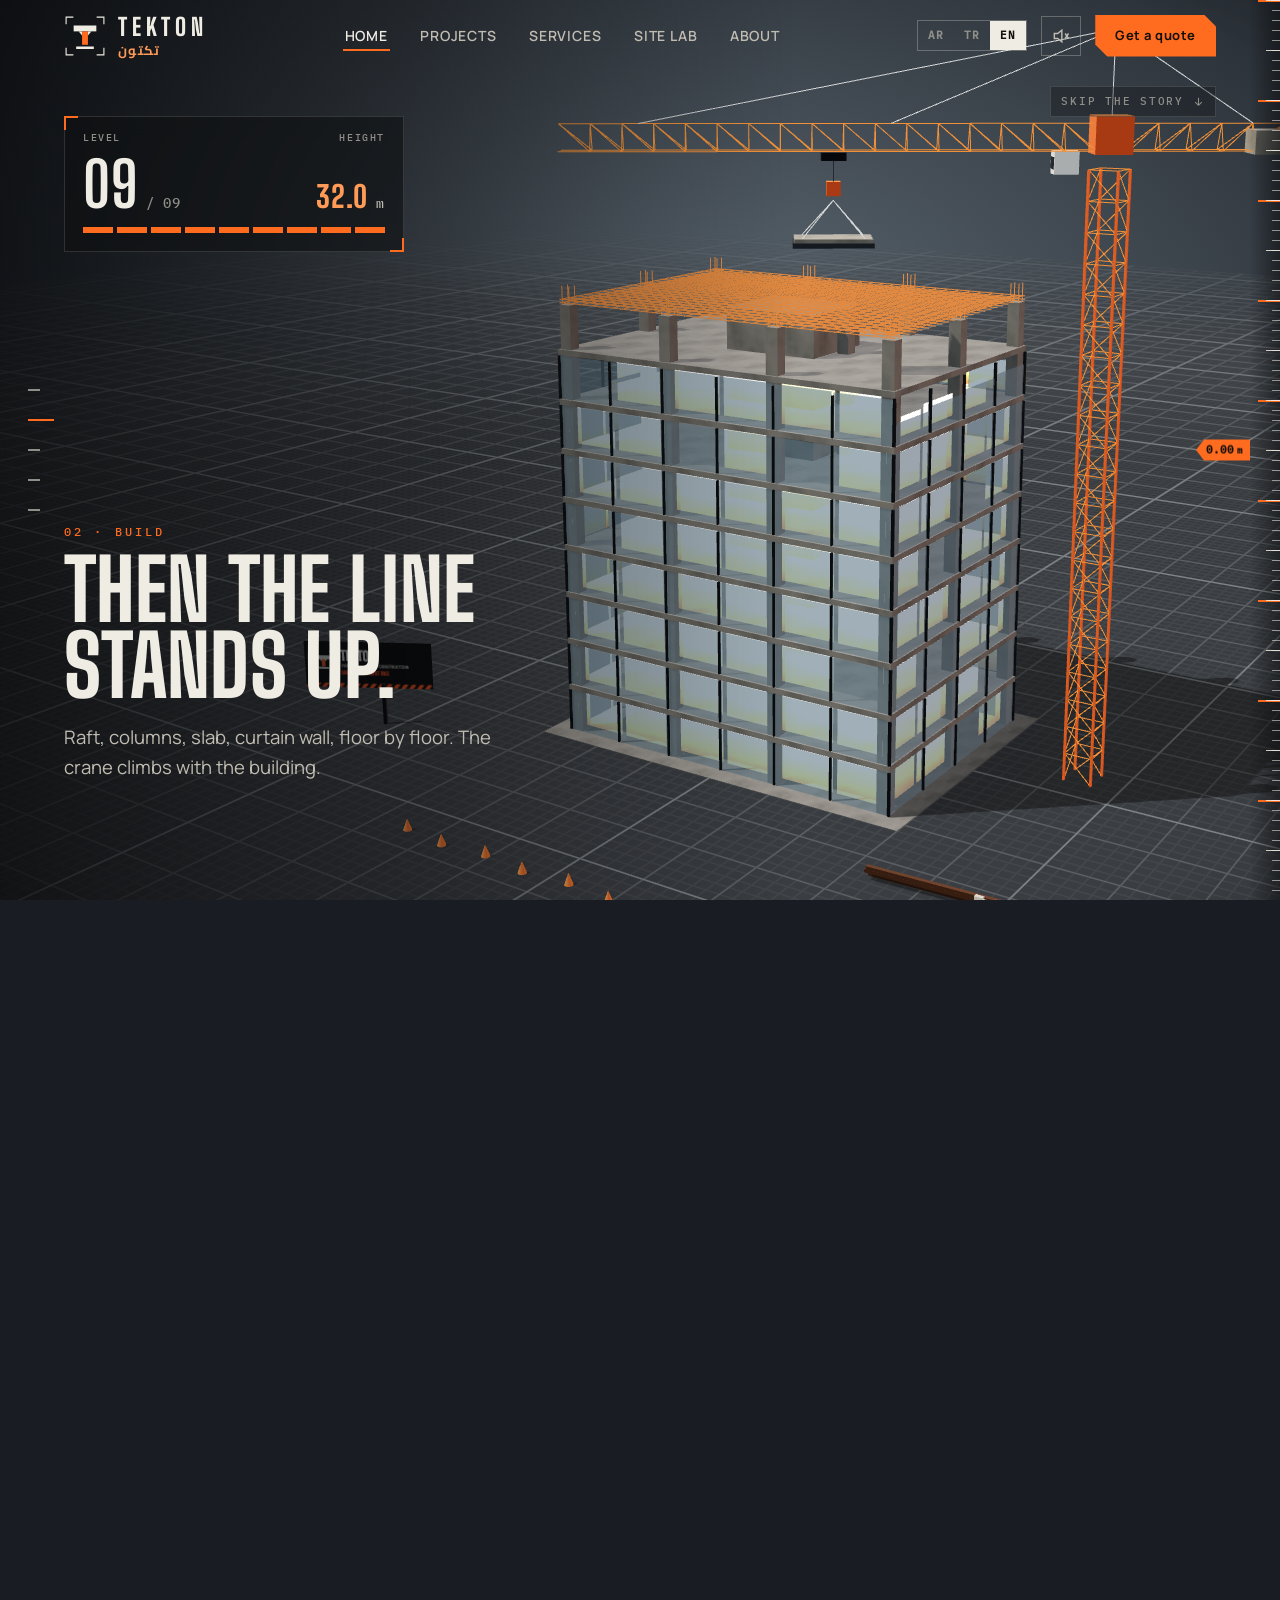
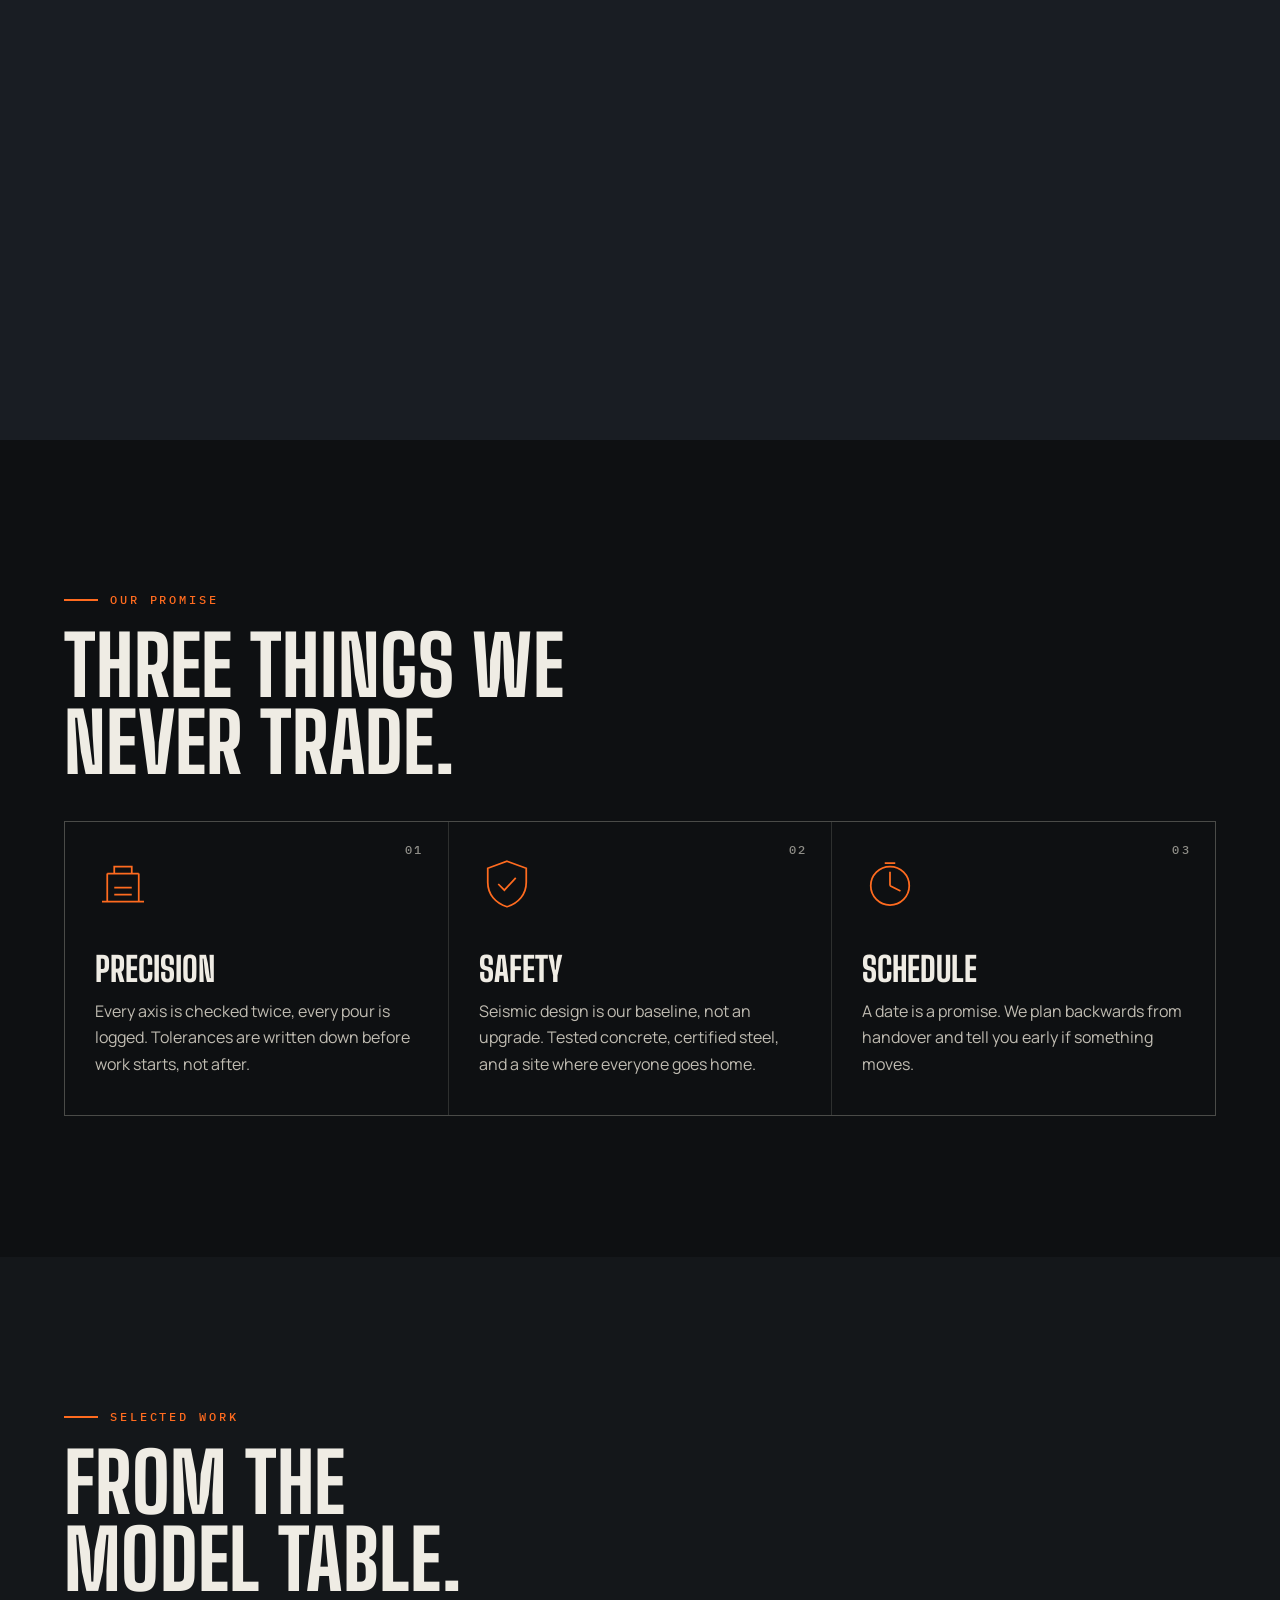
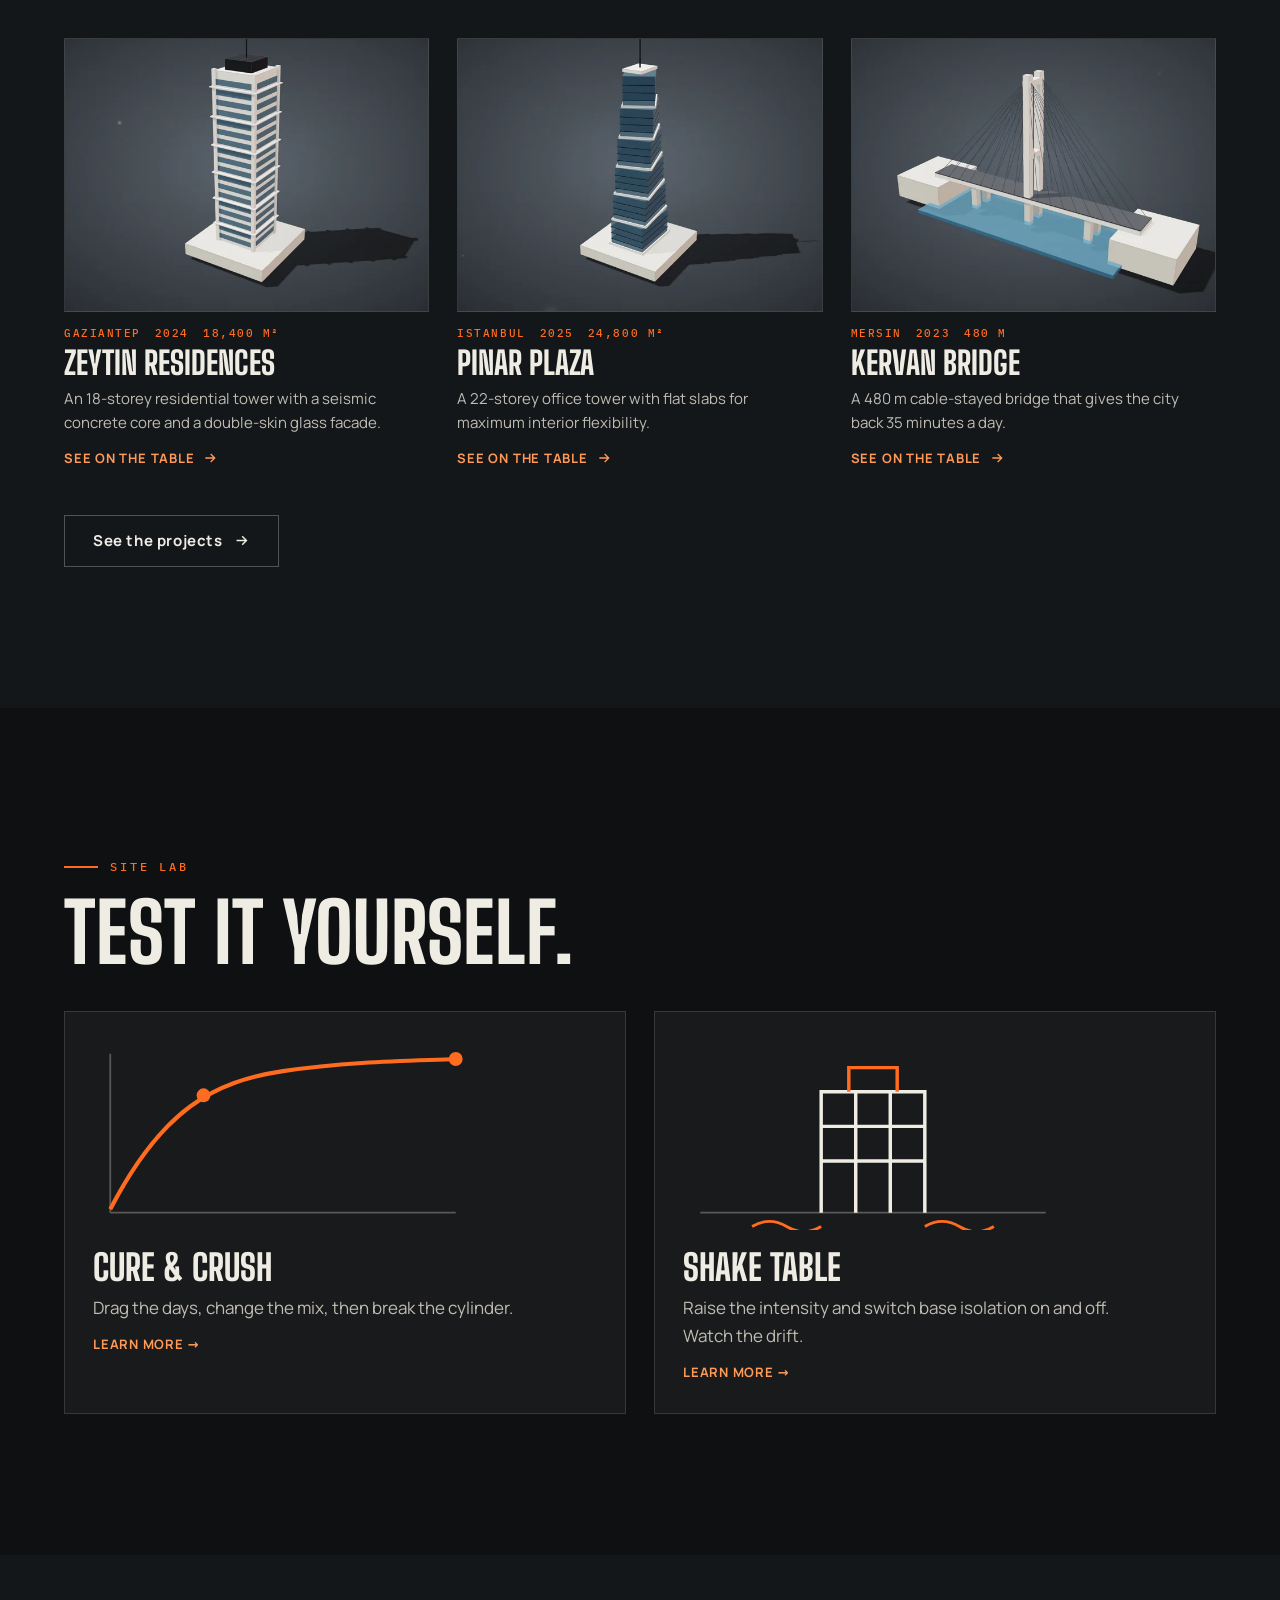
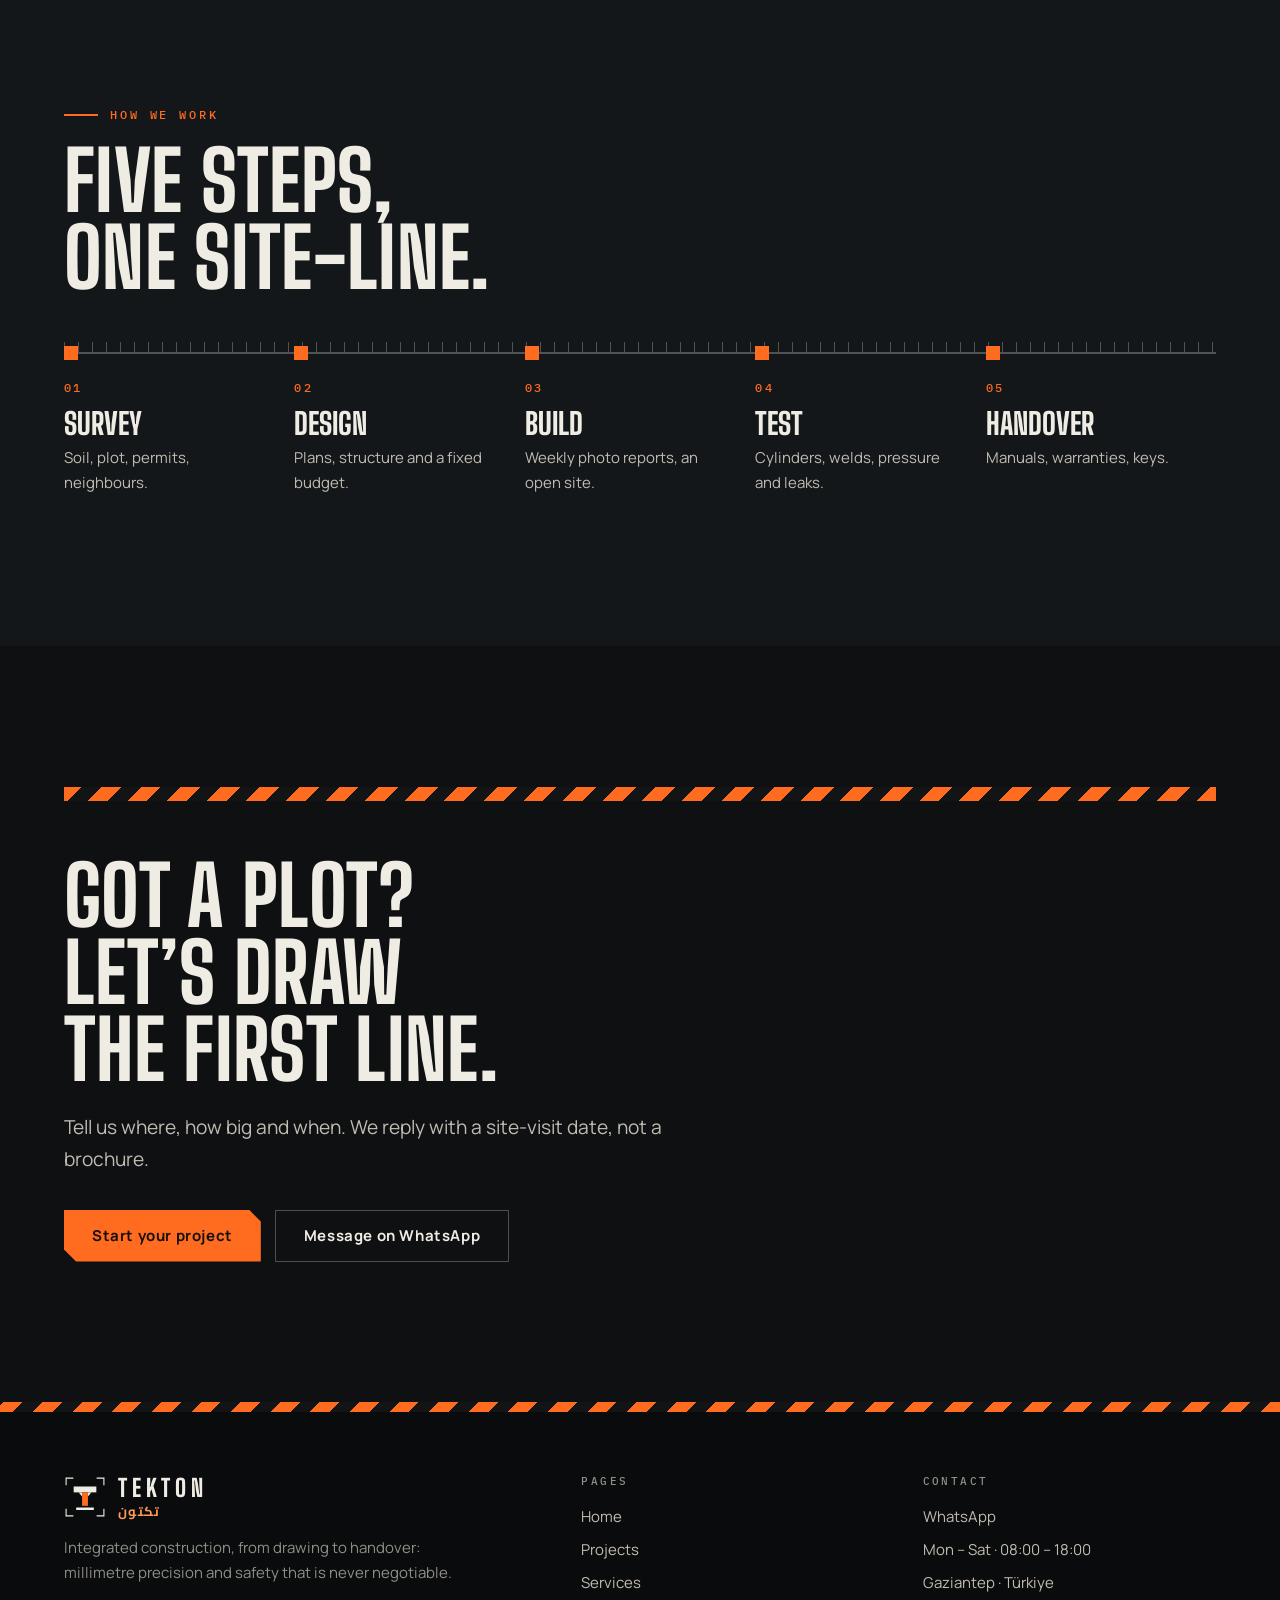
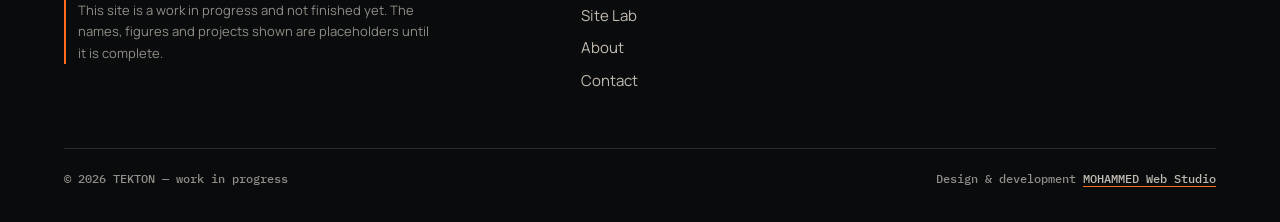
==== commit 6968b6b7: "Work-in-progress wording instead of demo notes; refreshed share image" ====
--- a/index.html
+++ b/index.html
@@ -4,10 +4,10 @@
 <meta charset="utf-8">
 <meta name="viewport" content="width=device-width, initial-scale=1, viewport-fit=cover">
 <title>TEKTON · تكتون | Built to last</title>
-<meta name="description" content="TEKTON · تكتون · Tekton Yapı — a concept demo for a construction company: scroll from a drawn plan to a lit building. Arabic / Türkçe / English.">
+<meta name="description" content="TEKTON · تكتون · Tekton Yapı — a construction company website in progress: scroll from a drawn plan to a lit building. Arabic / Türkçe / English.">
 <meta name="theme-color" content="#0e1012">
 <meta name="robots" content="noindex, nofollow">
-<meta property="og:type" content="website"><meta property="og:title" content="TEKTON · تكتون — Built to last"><meta property="og:description" content="Scroll from a drawn plan to a lit building. A concept demo for a construction company.">
+<meta property="og:type" content="website"><meta property="og:title" content="TEKTON · تكتون — Built to last"><meta property="og:description" content="Scroll from a drawn plan to a lit building. Work in progress.">
 <meta property="og:image" content="assets/og.jpg">
 <link rel="icon" href="assets/favicon.svg" type="image/svg+xml">
 <link rel="stylesheet" href="css/fonts.css">
--- a/css/style.css
+++ b/css/style.css
@@ -1,6 +1,6 @@
 [hidden] { display: none !important; }
 /* ============================================================
-   TEKTON · تكتون — concept demo for a construction company
+   TEKTON · تكتون — construction company website (work in progress)
    Layout is always LTR; Arabic words run RTL inside text blocks only.
    Palette: graphite night · bone · concrete · signal orange.
    ============================================================ */
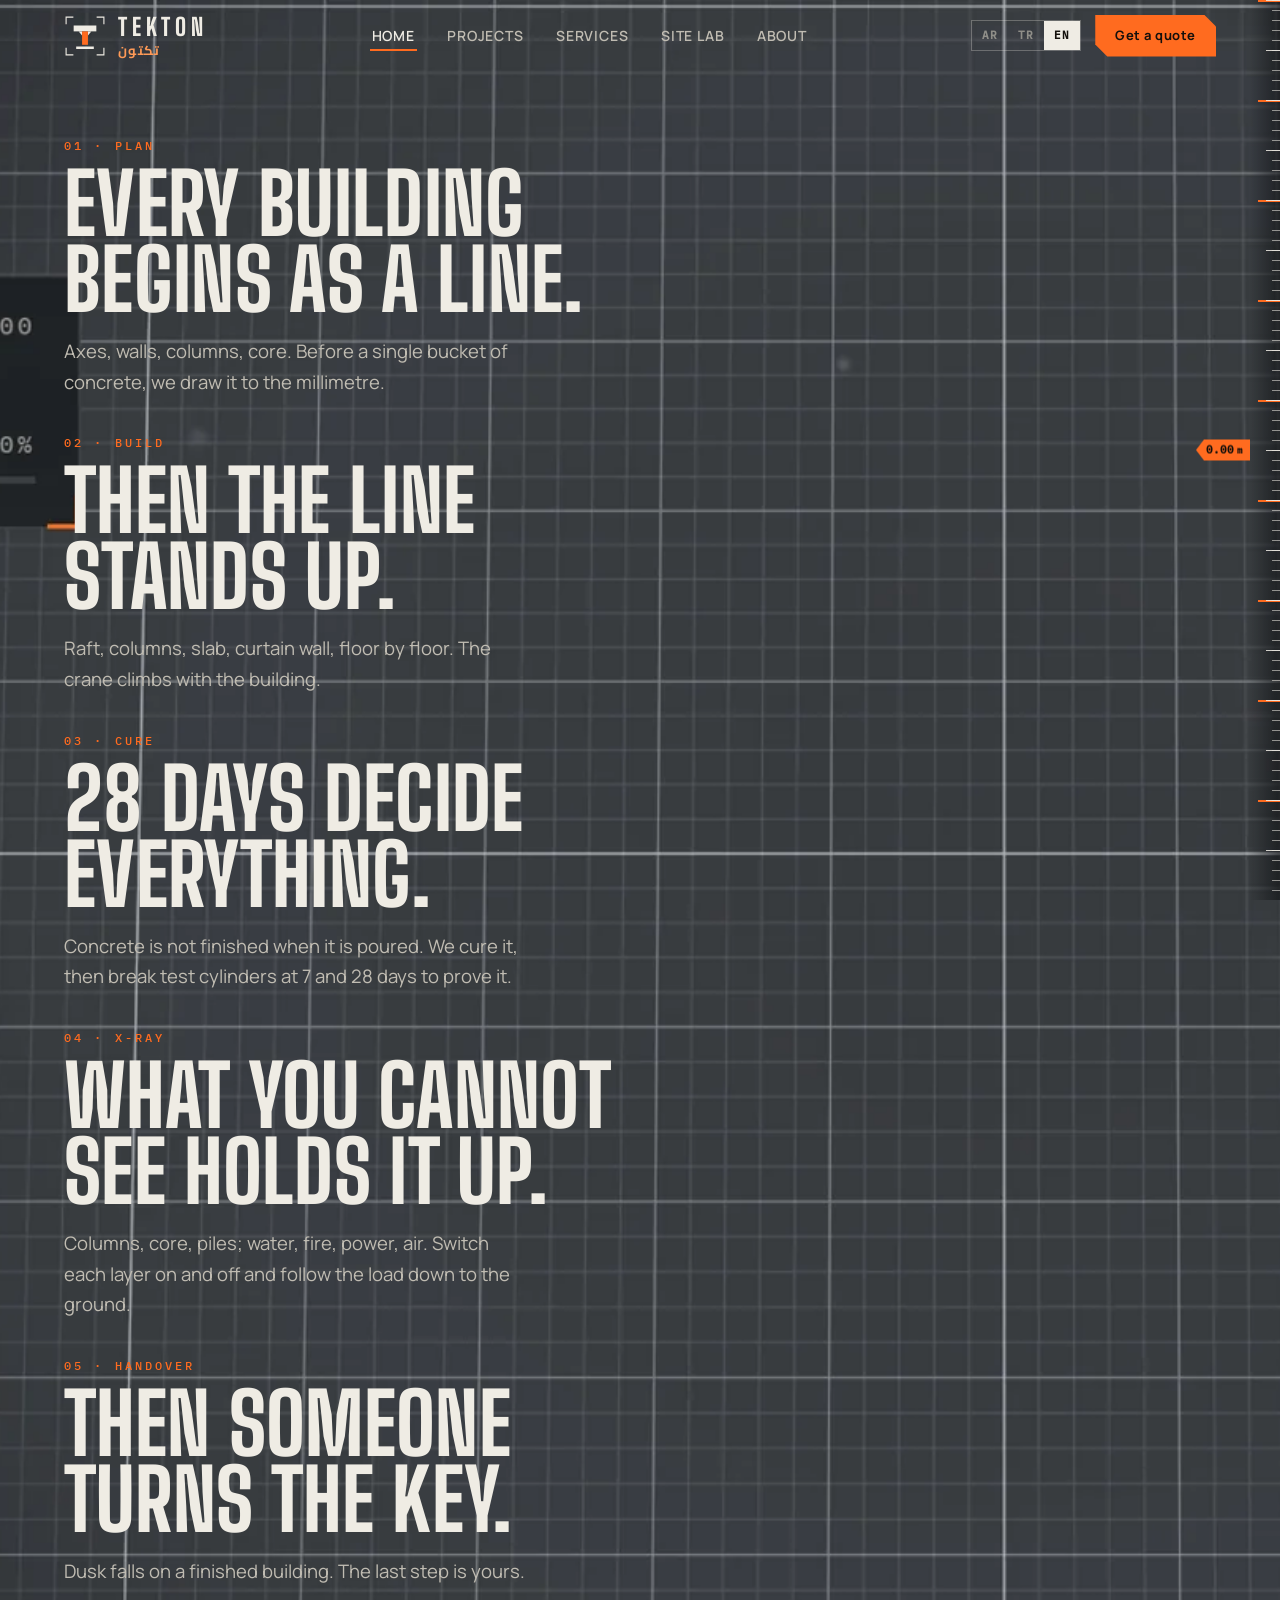
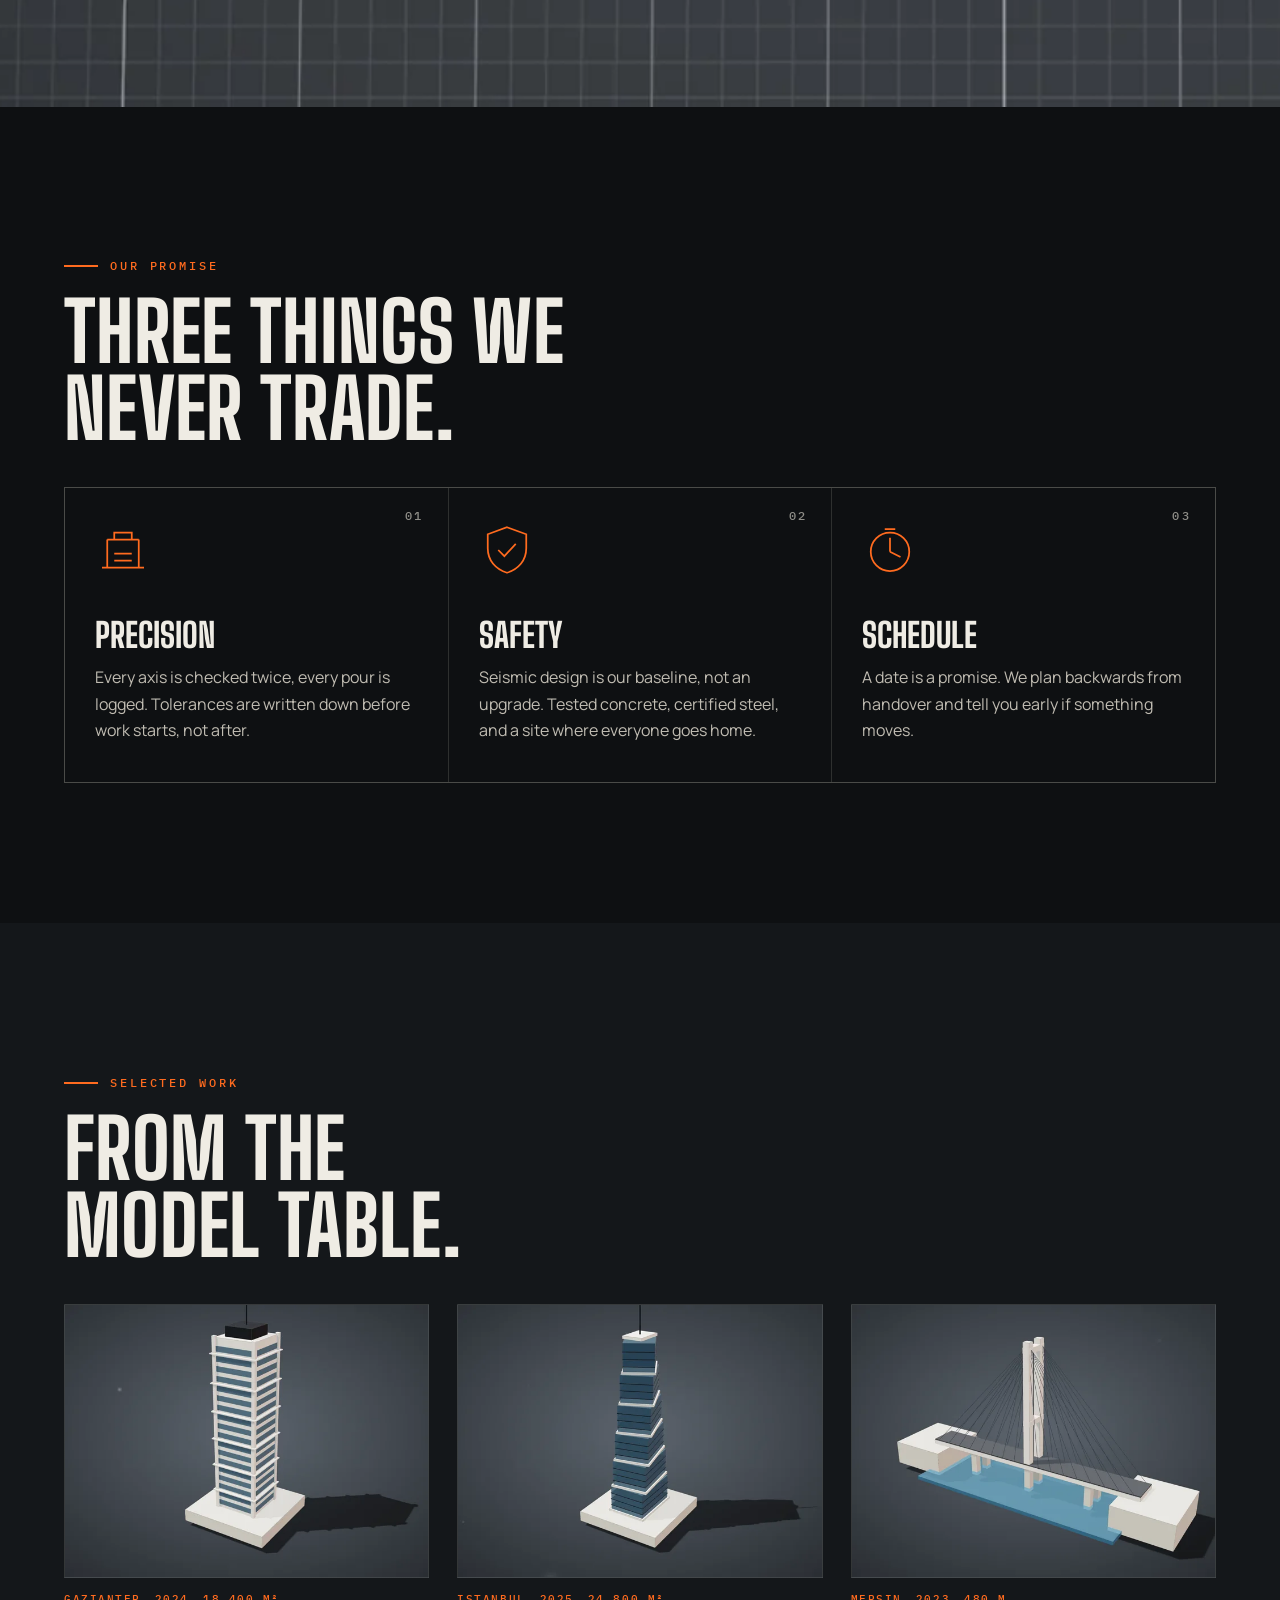
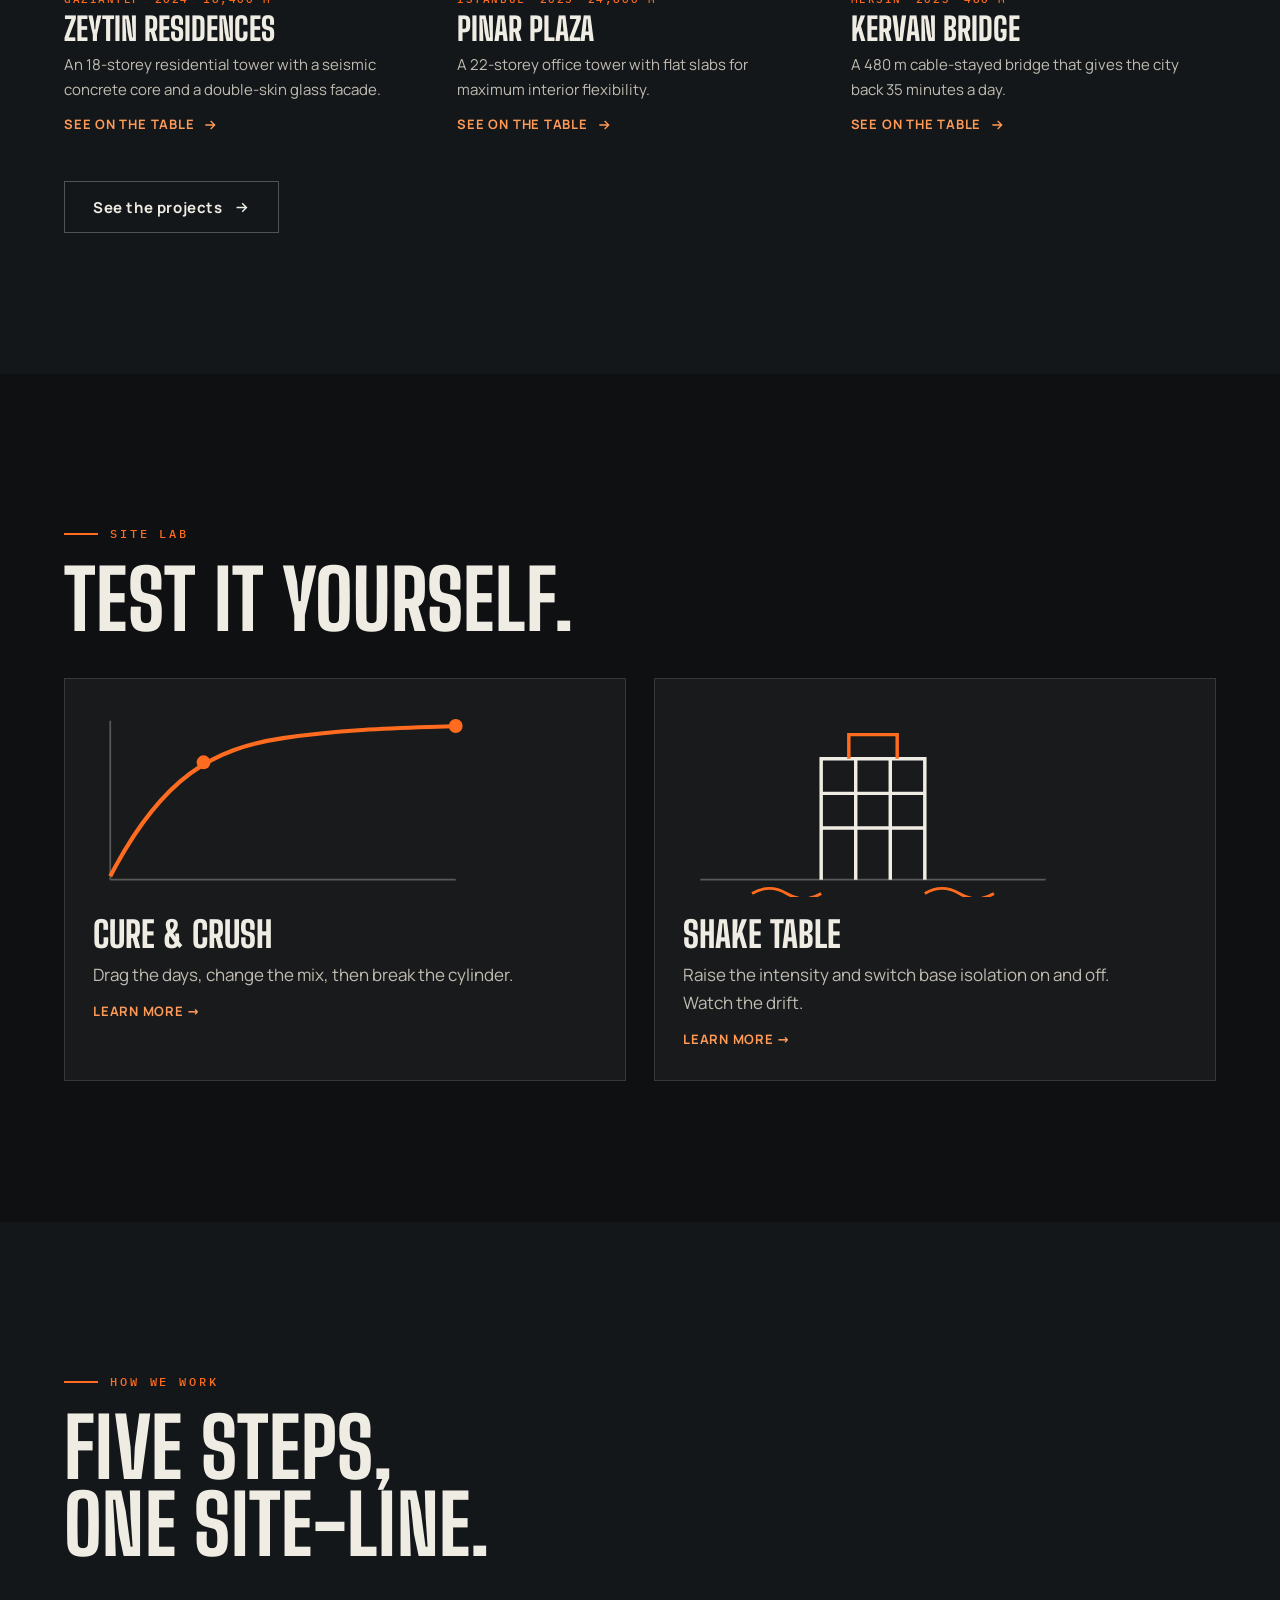
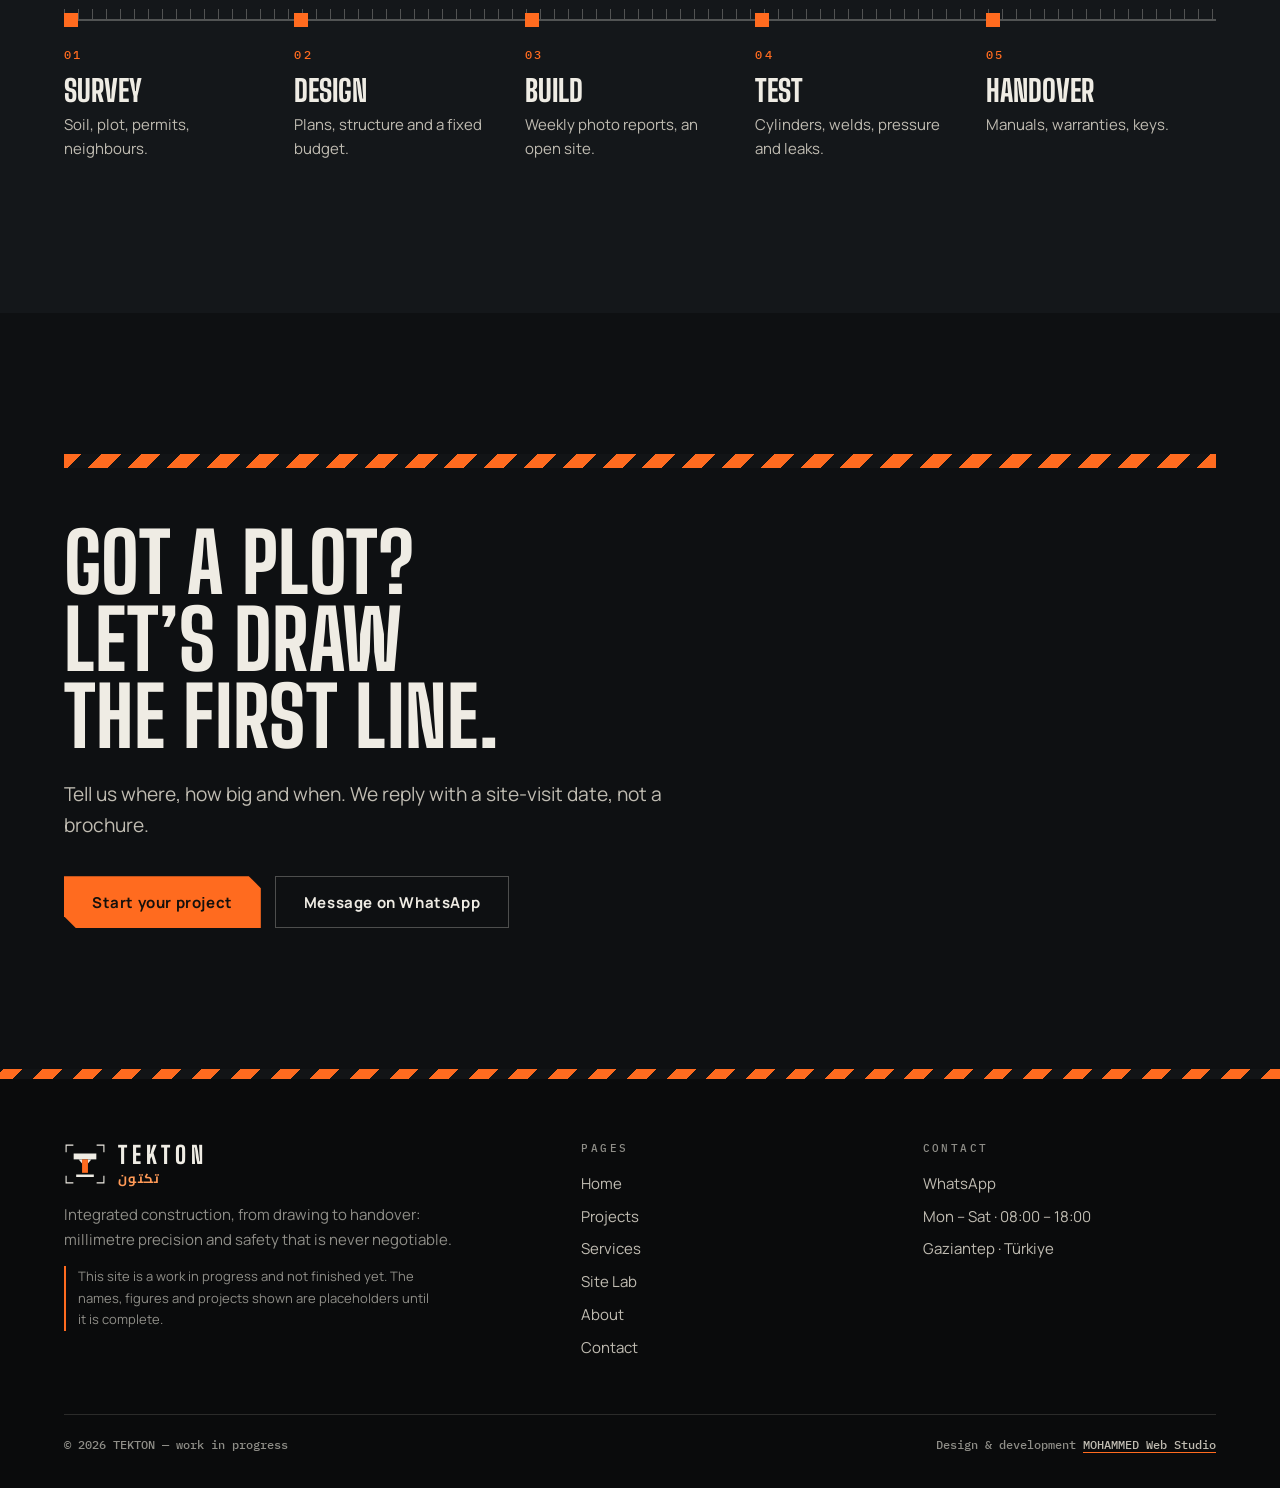
==== commit eead279d: "Home hero: high-resolution video played in four scroll steps (reverse twin for smooth back-scroll); " ====
--- a/index.html
+++ b/index.html
@@ -15,14 +15,15 @@
 <noscript><style>.pour{display:none!important}.reveal{opacity:1!important;transform:none!important}</style></noscript>
 <script type="importmap">{"imports":{"three":"./js/vendor/three.module.min.js"}}</script>
 </head>
-<body data-page="home" data-sound="1" data-needs-gl>
+<body data-page="home" data-needs-gl>
 <div class="pour" id="pour" aria-hidden="true"></div>
 <div id="hdr"></div>
 
 <main>
 <section class="journey" id="journey" aria-label="Scroll story">
   <div class="stage">
-    <canvas id="gl" aria-hidden="true"></canvas>
+    <picture class="hv-poster" id="hvPoster"><source media="(max-width: 860px)" srcset="assets/hero/poster-m.webp"><img src="assets/hero/poster.webp" width="1280" height="720" alt="" fetchpriority="high"></picture>
+    <video class="hv" id="hv" muted playsinline preload="none" disablepictureinpicture aria-hidden="true" tabindex="-1"></video>
     <div class="shade"></div>
     <button class="skipj" id="skipj" type="button"><span data-i18n="j.skip"></span> <svg viewBox="0 0 24 24" fill="none" stroke="currentColor" stroke-width="2"><path d="M12 5v14M6 13l6 6 6-6"/></svg></button>
 
@@ -31,50 +32,6 @@
     <div class="ch" data-ch="2"><div class="k" data-i18n="j.c3.k"></div><h2 data-i18n="j.c3.t"></h2><p data-i18n="j.c3.p"></p></div>
     <div class="ch" data-ch="3"><div class="k" data-i18n="j.c4.k"></div><h2 data-i18n="j.c4.t"></h2><p data-i18n="j.c4.p"></p></div>
     <div class="ch" data-ch="4"><div class="k" data-i18n="j.c5.k"></div><h2 data-i18n="j.c5.t"></h2><p data-i18n="j.c5.p"></p></div>
-
-    <!-- 1 · plan readout -->
-    <div class="hud hud-plan" id="hudPlan" aria-hidden="true">
-      <div class="row"><span data-i18n="h.plan"></span><span>1 : 200</span></div>
-      <pre class="pen" id="penv">X   0.00   Z   0.00</pre>
-      <div class="row small"><span data-i18n="h.pen"></span><span id="penpct">0%</span></div>
-      <div class="bar thin"><i id="penbar"></i></div>
-    </div>
-
-    <!-- 2 · level counter -->
-    <div class="hud hud-rise" id="hudRise" aria-hidden="true">
-      <div class="row"><span data-i18n="h.level"></span><span data-i18n="h.height"></span></div>
-      <div class="big"><b id="lvlv">00</b><small>/ 09</small><span class="hv"><b id="hgtv">0.0</b> m</span></div>
-      <div class="floors" id="floors"></div>
-    </div>
-
-    <!-- 3 · cure strip -->
-    <div class="hud hud-cure" id="hudCure" aria-hidden="true">
-      <div class="row"><span data-i18n="h.day"></span><span data-i18n="h.strength"></span></div>
-      <div class="big"><b id="dayv">00</b><small>/ 28</small><span class="hv"><b id="mpav">0.0</b> MPa</span></div>
-      <div class="bar cure"><i id="curebar"></i><u class="m7"><s data-i18n="h.t7"></s></u><u class="m28"><s data-i18n="h.t28"></s></u></div>
-      <div class="tests"><span id="t7" class="tst"></span><span id="t28" class="tst"></span></div>
-    </div>
-
-    <!-- 4 · x-ray legend (clickable) -->
-    <div class="hud hud-xray" id="hudXray">
-      <div class="row"><span data-i18n="h.layers"></span><span data-i18n="h.toggle"></span></div>
-      <div class="chips" id="chips">
-        <button type="button" data-sys="struct" class="on" aria-pressed="true"><i style="--c:#ff6b1f"></i><span data-i18n="h.s.struct"></span></button>
-        <button type="button" data-sys="water" class="on" aria-pressed="true"><i style="--c:#2f9cff"></i><span data-i18n="h.s.water"></span></button>
-        <button type="button" data-sys="fire" class="on" aria-pressed="true"><i style="--c:#ff3b30"></i><span data-i18n="h.s.fire"></span></button>
-        <button type="button" data-sys="power" class="on" aria-pressed="true"><i style="--c:#ffd23f"></i><span data-i18n="h.s.power"></span></button>
-        <button type="button" data-sys="hvac" class="on" aria-pressed="true"><i style="--c:#b4bdc5"></i><span data-i18n="h.s.hvac"></span></button>
-      </div>
-    </div>
-
-    <!-- 5 · the key -->
-    <div class="keyp" id="keyp">
-      <button class="keybtn" id="keyBtn" type="button" aria-label="Turn the key">
-        <svg viewBox="0 0 64 64" fill="none" stroke="currentColor" stroke-width="2.4" stroke-linecap="round" stroke-linejoin="round"><circle cx="20" cy="32" r="11"/><circle cx="20" cy="32" r="4"/><path d="M31 32h27M50 32v9M42 32v6"/></svg>
-      </button>
-      <div class="kt"><b data-i18n="j.key.t"></b><span data-i18n="j.key.p"></span></div>
-      <div class="kdone"><span data-i18n="j.key.done"></span><a class="btn solid" href="contact.html" data-i18n="btn.quote"></a><a class="btn line" href="projects.html" data-i18n="btn.projects"></a></div>
-    </div>
 
     <div class="dots" id="dots" role="tablist"></div>
     <div class="scrollhint" id="shint"><i></i><span data-i18n="j.scroll"></span></div>
@@ -146,6 +103,57 @@
     <div class="reveal d2 ctas"><a class="btn solid" href="contact.html" data-i18n="btn.quote"></a><a class="btn line" id="ctaWa" href="#" target="_blank" rel="noopener" data-i18n="btn.wa"></a></div>
   </div>
 </section>
+
+<!-- ============ المشهد الثلاثي الأبعاد الحي (محفوظ ولا يُحذف): الكانفاس وشاشات HUD وزر المفتاح وأزرار الأشعة ============
+     الهيرو الآن فيديو مُصوَّر منه (assets/hero/*.mp4). هذا القالب غير معروض؛ أعد محتواه إلى داخل <div class="stage"> مع تفعيل startJourney3D في js/home.js
+     لإعادة المشهد الحي. لتعديل الفيديو: شغّل الموقع القديم من النسخة الاحتياطية (_backup_before_video_hero) أو أعد التفعيل ثم صوّر بأداة _hero_video_tools. -->
+<template id="scene3d-archive">
+    <canvas id="gl" aria-hidden="true"></canvas>
+    <!-- 1 · plan readout -->
+    <div class="hud hud-plan" id="hudPlan" aria-hidden="true">
+      <div class="row"><span data-i18n="h.plan"></span><span>1 : 200</span></div>
+      <pre class="pen" id="penv">X   0.00   Z   0.00</pre>
+      <div class="row small"><span data-i18n="h.pen"></span><span id="penpct">0%</span></div>
+      <div class="bar thin"><i id="penbar"></i></div>
+    </div>
+
+    <!-- 2 · level counter -->
+    <div class="hud hud-rise" id="hudRise" aria-hidden="true">
+      <div class="row"><span data-i18n="h.level"></span><span data-i18n="h.height"></span></div>
+      <div class="big"><b id="lvlv">00</b><small>/ 09</small><span class="hv"><b id="hgtv">0.0</b> m</span></div>
+      <div class="floors" id="floors"></div>
+    </div>
+
+    <!-- 3 · cure strip -->
+    <div class="hud hud-cure" id="hudCure" aria-hidden="true">
+      <div class="row"><span data-i18n="h.day"></span><span data-i18n="h.strength"></span></div>
+      <div class="big"><b id="dayv">00</b><small>/ 28</small><span class="hv"><b id="mpav">0.0</b> MPa</span></div>
+      <div class="bar cure"><i id="curebar"></i><u class="m7"><s data-i18n="h.t7"></s></u><u class="m28"><s data-i18n="h.t28"></s></u></div>
+      <div class="tests"><span id="t7" class="tst"></span><span id="t28" class="tst"></span></div>
+    </div>
+
+    <!-- 4 · x-ray legend (clickable) -->
+    <div class="hud hud-xray" id="hudXray">
+      <div class="row"><span data-i18n="h.layers"></span><span data-i18n="h.toggle"></span></div>
+      <div class="chips" id="chips">
+        <button type="button" data-sys="struct" class="on" aria-pressed="true"><i style="--c:#ff6b1f"></i><span data-i18n="h.s.struct"></span></button>
+        <button type="button" data-sys="water" class="on" aria-pressed="true"><i style="--c:#2f9cff"></i><span data-i18n="h.s.water"></span></button>
+        <button type="button" data-sys="fire" class="on" aria-pressed="true"><i style="--c:#ff3b30"></i><span data-i18n="h.s.fire"></span></button>
+        <button type="button" data-sys="power" class="on" aria-pressed="true"><i style="--c:#ffd23f"></i><span data-i18n="h.s.power"></span></button>
+        <button type="button" data-sys="hvac" class="on" aria-pressed="true"><i style="--c:#b4bdc5"></i><span data-i18n="h.s.hvac"></span></button>
+      </div>
+    </div>
+
+    <!-- 5 · the key -->
+    <div class="keyp" id="keyp">
+      <button class="keybtn" id="keyBtn" type="button" aria-label="Turn the key">
+        <svg viewBox="0 0 64 64" fill="none" stroke="currentColor" stroke-width="2.4" stroke-linecap="round" stroke-linejoin="round"><circle cx="20" cy="32" r="11"/><circle cx="20" cy="32" r="4"/><path d="M31 32h27M50 32v9M42 32v6"/></svg>
+      </button>
+      <div class="kt"><b data-i18n="j.key.t"></b><span data-i18n="j.key.p"></span></div>
+      <div class="kdone"><span data-i18n="j.key.done"></span><a class="btn solid" href="contact.html" data-i18n="btn.quote"></a><a class="btn line" href="projects.html" data-i18n="btn.projects"></a></div>
+    </div>
+
+</template>
 </main>
 
 <div id="ftr"></div>
--- a/css/style.css
+++ b/css/style.css
@@ -133,9 +133,13 @@
 @media (max-width: 1099px) { .tape { display: none; } }
 
 /* ------------------------------------------------------------ the scroll story (home) */
-.journey { position: relative; height: 760vh; --g1: 30, 35, 40; --g2: 9, 11, 13; --gx: 50%; --gy: 50%; background: rgb(var(--g2)); }
+.journey { position: relative; height: 520vh; --g1: 30, 35, 40; --g2: 9, 11, 13; --gx: 50%; --gy: 50%; background: rgb(var(--g2)); }
 .journey .stage { position: sticky; top: 0; height: 100vh; height: 100svh; overflow: hidden; background: radial-gradient(120% 95% at var(--gx) var(--gy), rgb(var(--g1)), rgb(var(--g2)) 72%); }
 .journey canvas { position: absolute; inset: 0; width: 100%; height: 100%; touch-action: pan-y; }
+.journey .hv, .journey .hv-poster { position: absolute; inset: 0; width: 100%; height: 100%; display: block; object-fit: cover; }
+.journey .hv-poster img { width: 100%; height: 100%; object-fit: cover; display: block; }
+.journey .hv-poster { z-index: 1; pointer-events: none; transition: opacity .9s var(--ease) .1s; } .journey .hv { z-index: 0; }
+.journey .stage.on3d .hv-poster { opacity: 0; }
 .stage .shade { position: absolute; inset: 0; pointer-events: none; background: linear-gradient(90deg, rgba(8, 9, 11, .8) 0%, rgba(8, 9, 11, .42) 34%, transparent 62%), radial-gradient(130% 100% at 50% 50%, transparent 58%, rgba(0, 0, 0, .5) 100%); }
 .ch { position: absolute; left: var(--pad); bottom: clamp(64px, 13vh, 140px); width: min(580px, calc(100% - var(--pad) * 2)); opacity: 0; transform: translateY(22px); transition: opacity .8s var(--ease), transform .8s var(--ease); pointer-events: none; z-index: 3; }
 .ch.on { opacity: 1; transform: none; pointer-events: auto; }
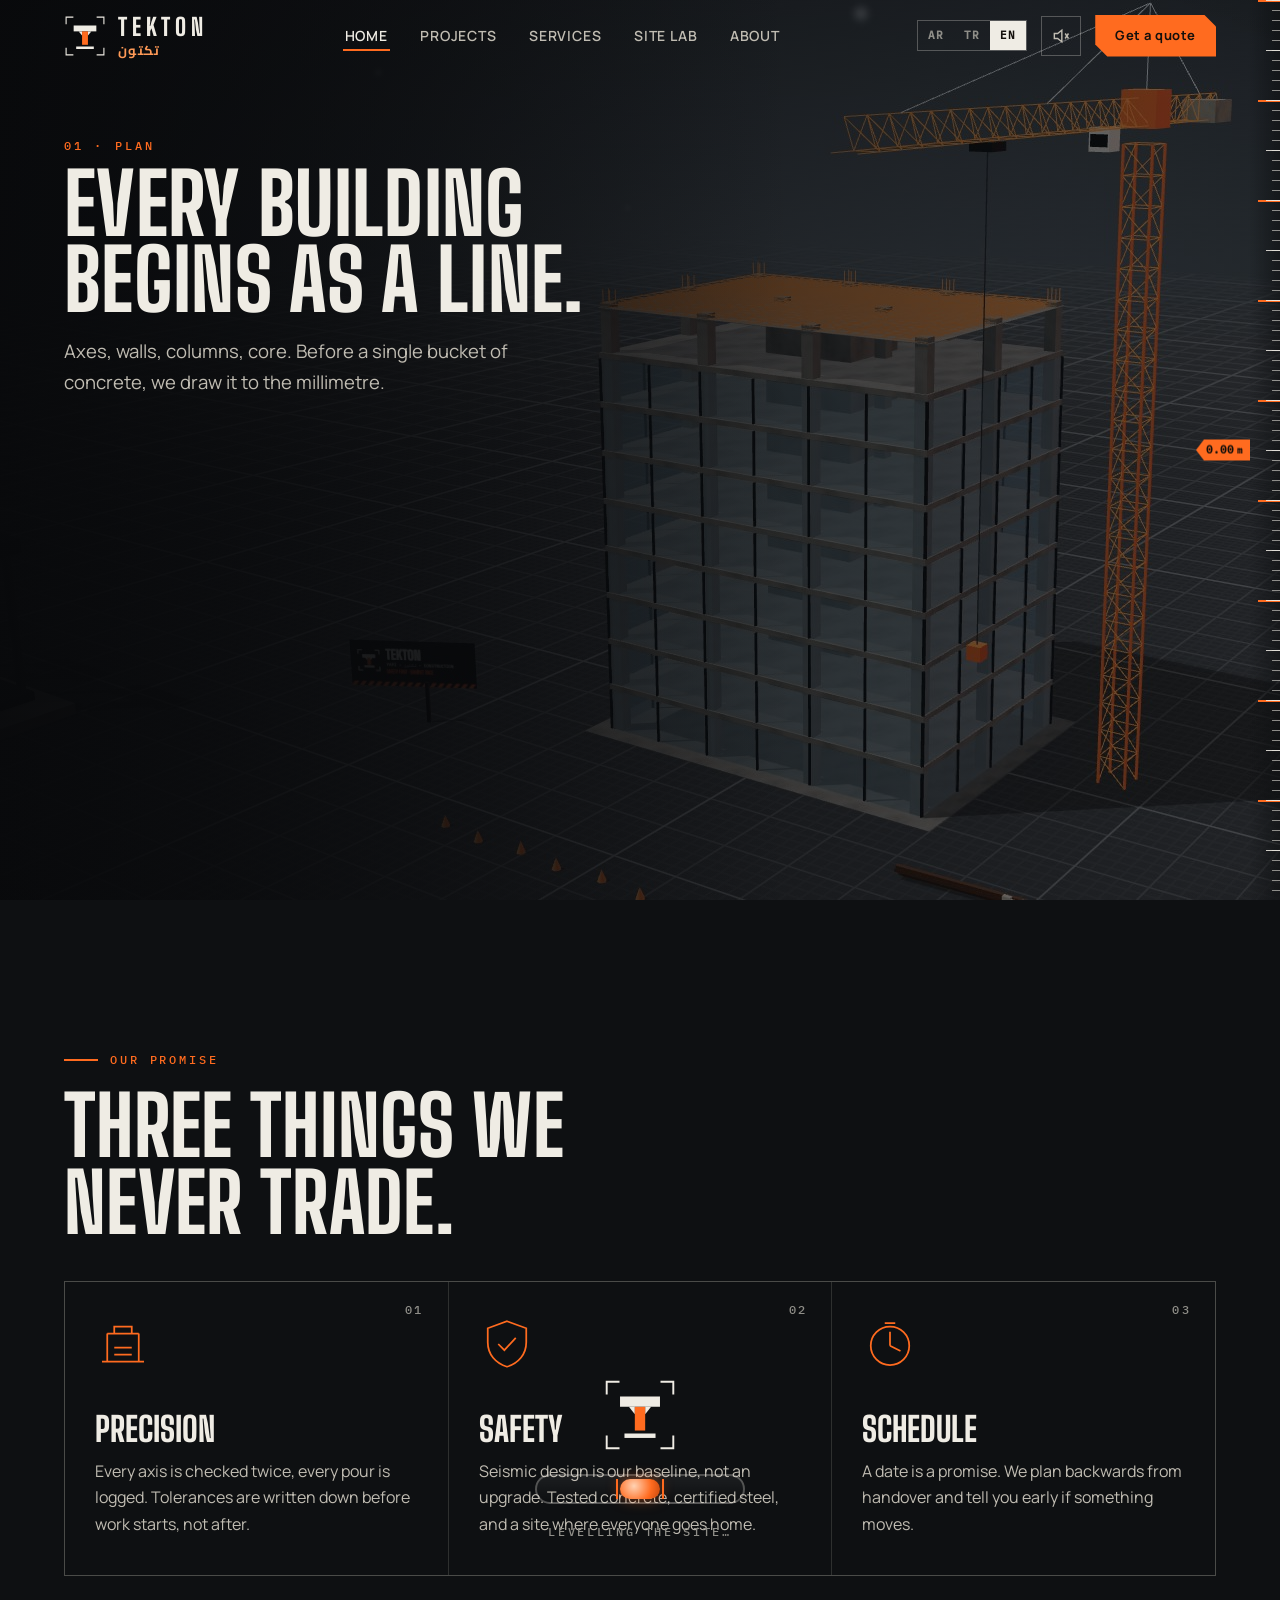
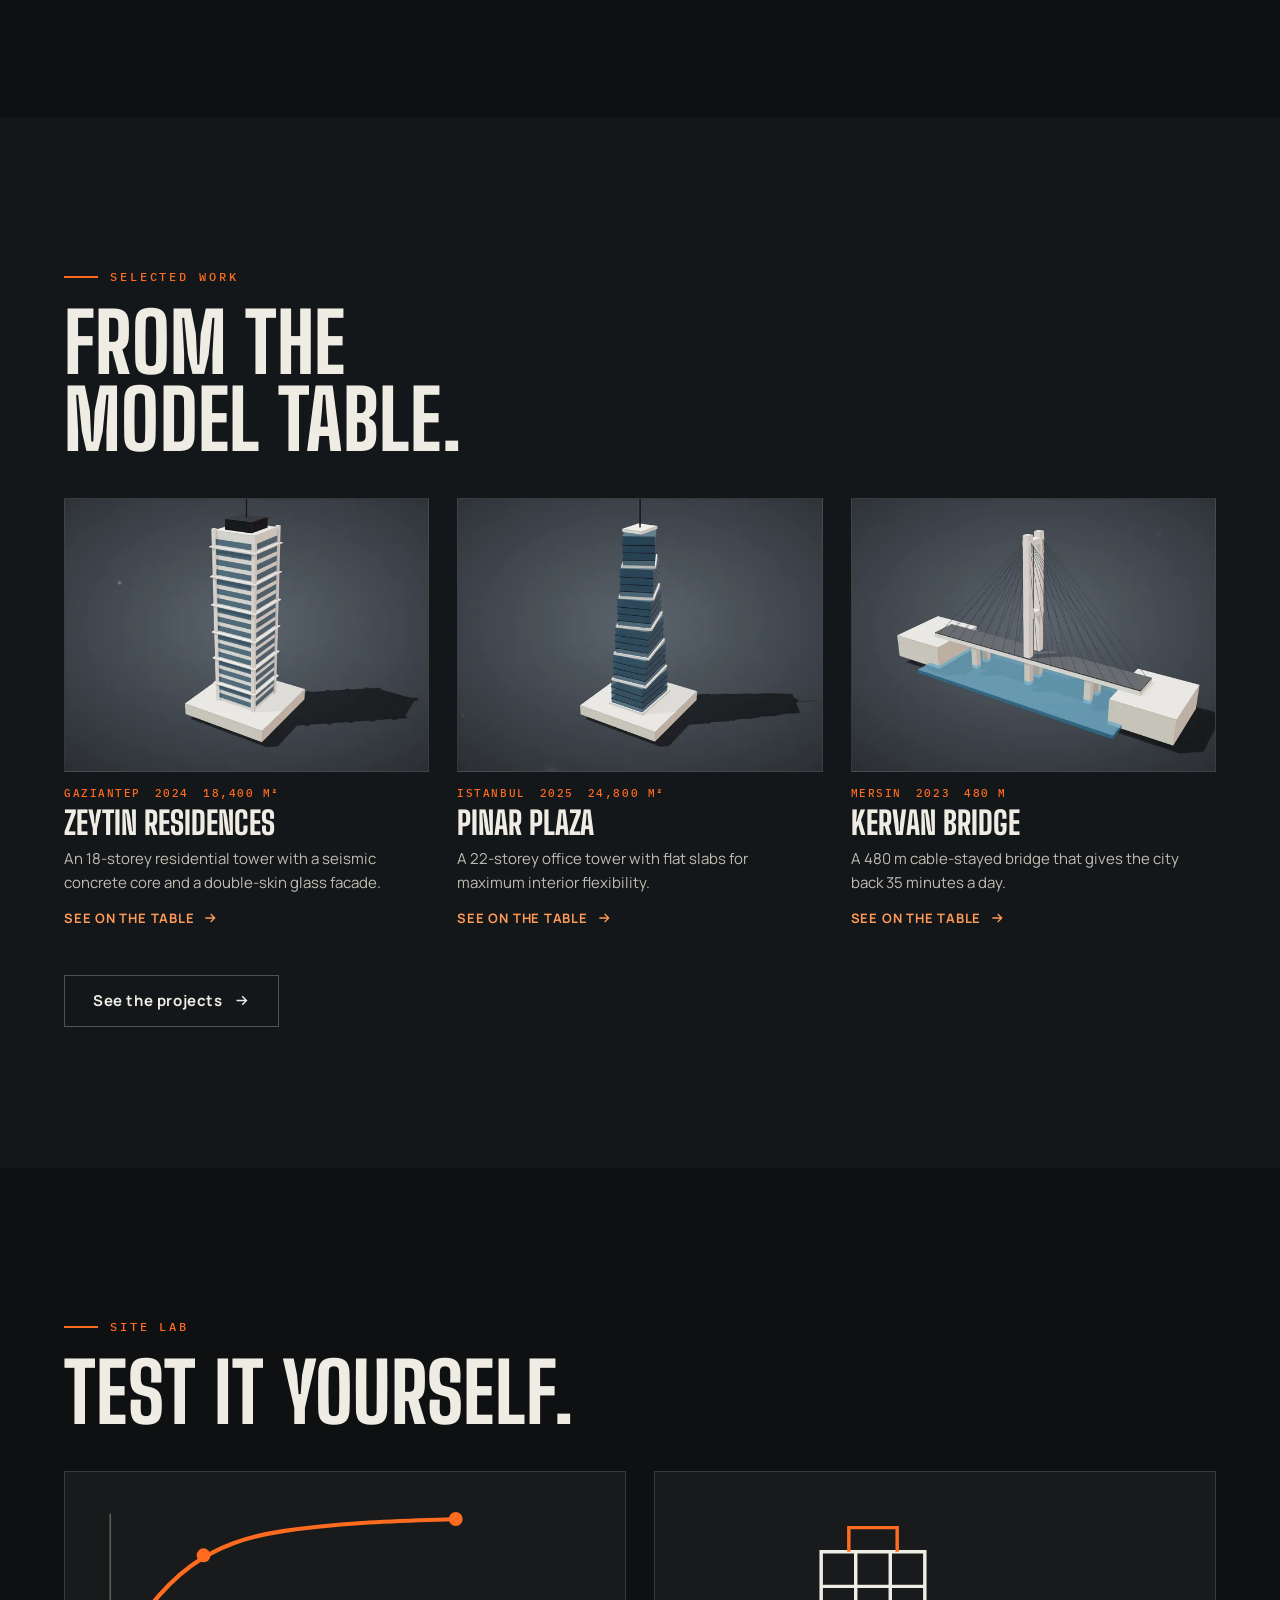
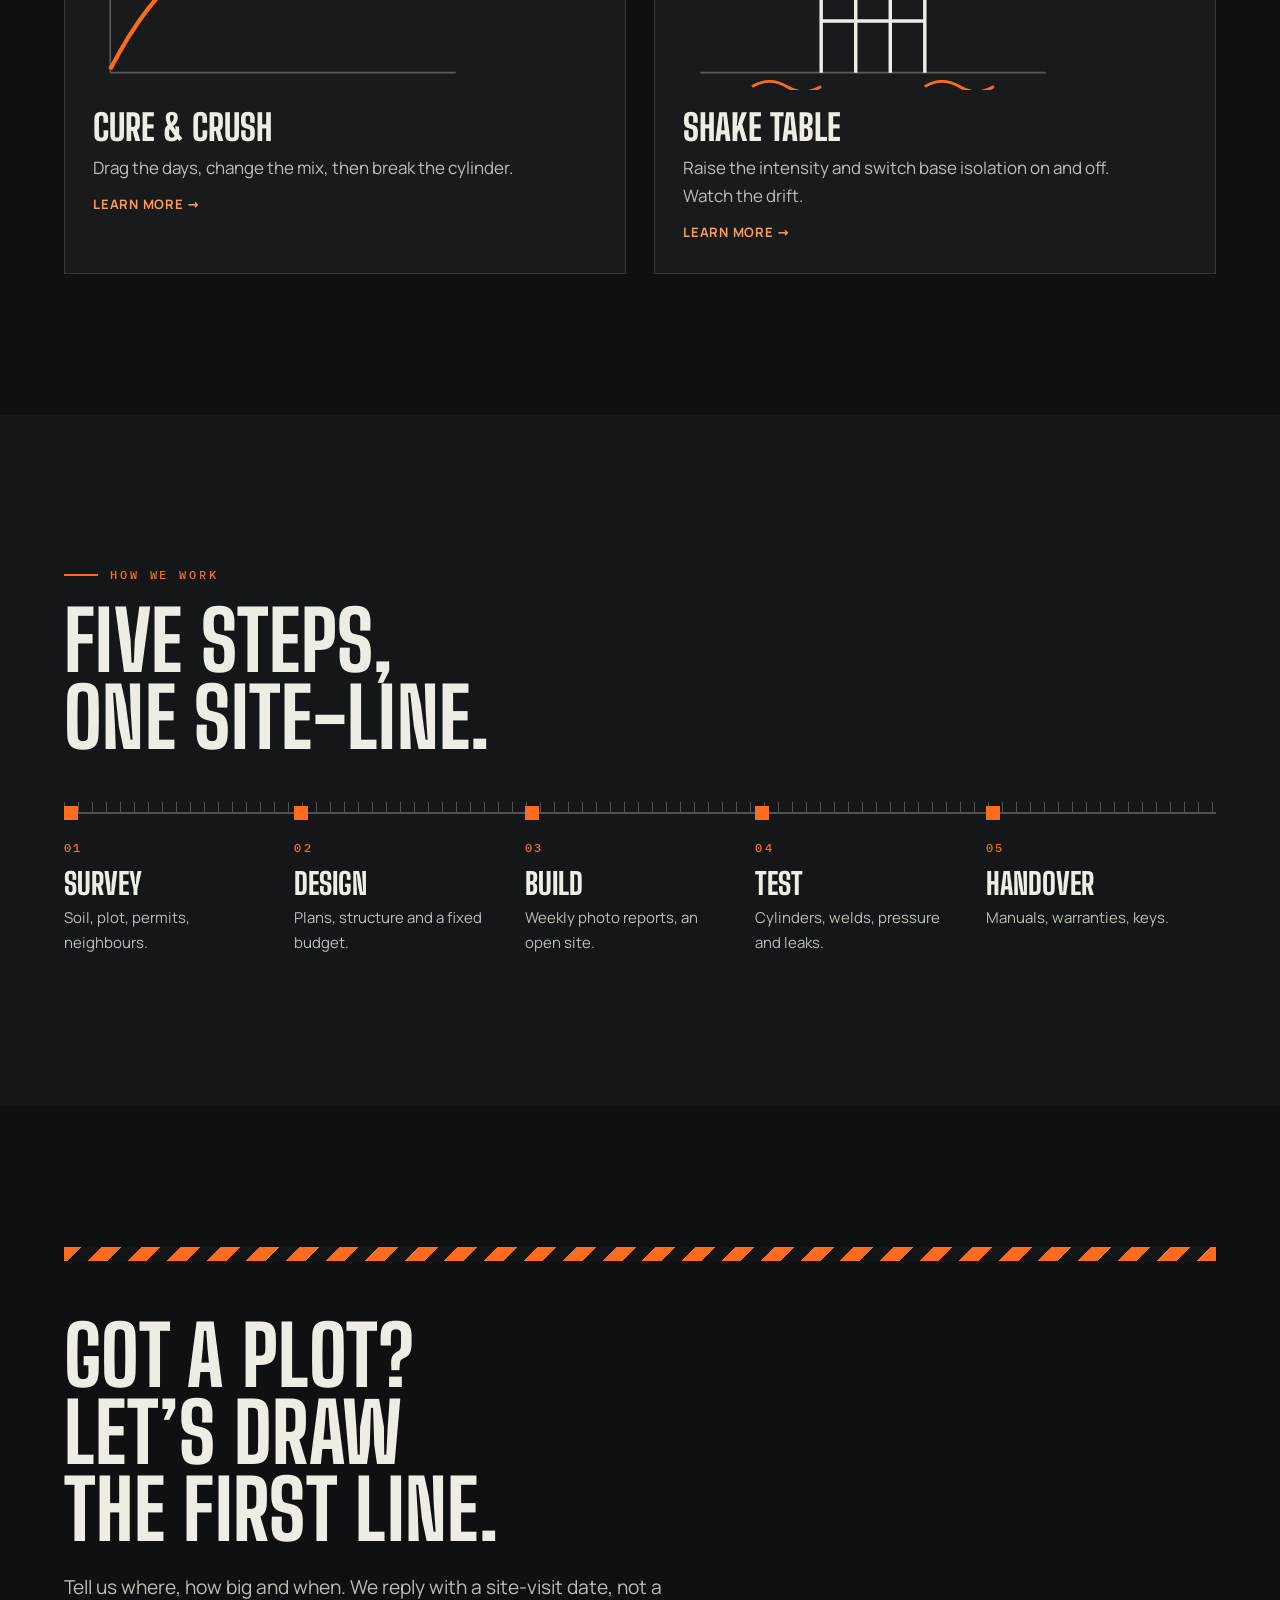
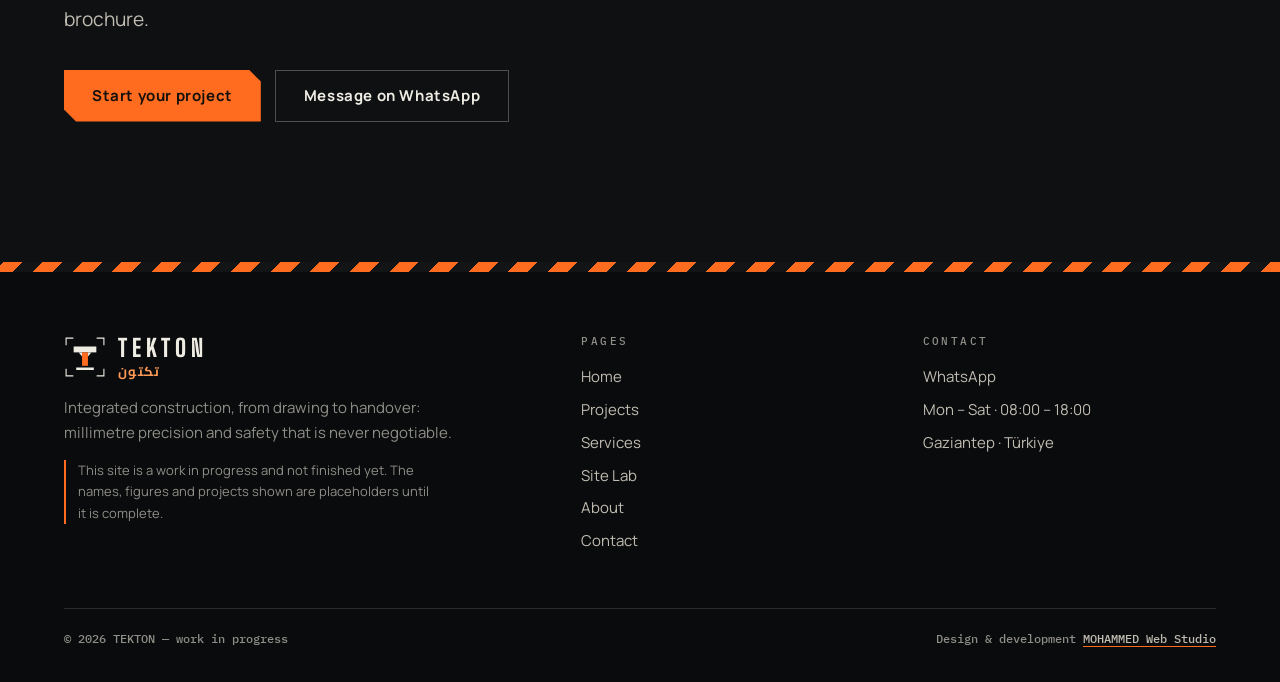
==== commit d1e03190: "Hero back to the live 3D scene: lighter (lower resolution cap, fewer particles), released from memor" ====
--- a/index.html
+++ b/index.html
@@ -15,15 +15,14 @@
 <noscript><style>.pour{display:none!important}.reveal{opacity:1!important;transform:none!important}</style></noscript>
 <script type="importmap">{"imports":{"three":"./js/vendor/three.module.min.js"}}</script>
 </head>
-<body data-page="home" data-needs-gl>
+<body data-page="home" data-sound="1" data-needs-gl>
 <div class="pour" id="pour" aria-hidden="true"></div>
 <div id="hdr"></div>
 
 <main>
 <section class="journey" id="journey" aria-label="Scroll story">
   <div class="stage">
-    <picture class="hv-poster" id="hvPoster"><source media="(max-width: 860px)" srcset="assets/hero/poster-m.webp"><img src="assets/hero/poster.webp" width="1280" height="720" alt="" fetchpriority="high"></picture>
-    <video class="hv" id="hv" muted playsinline preload="none" disablepictureinpicture aria-hidden="true" tabindex="-1"></video>
+    <canvas id="gl" aria-hidden="true"></canvas>
     <div class="shade"></div>
     <button class="skipj" id="skipj" type="button"><span data-i18n="j.skip"></span> <svg viewBox="0 0 24 24" fill="none" stroke="currentColor" stroke-width="2"><path d="M12 5v14M6 13l6 6 6-6"/></svg></button>
 
@@ -32,6 +31,50 @@
     <div class="ch" data-ch="2"><div class="k" data-i18n="j.c3.k"></div><h2 data-i18n="j.c3.t"></h2><p data-i18n="j.c3.p"></p></div>
     <div class="ch" data-ch="3"><div class="k" data-i18n="j.c4.k"></div><h2 data-i18n="j.c4.t"></h2><p data-i18n="j.c4.p"></p></div>
     <div class="ch" data-ch="4"><div class="k" data-i18n="j.c5.k"></div><h2 data-i18n="j.c5.t"></h2><p data-i18n="j.c5.p"></p></div>
+
+    <!-- 1 · plan readout -->
+    <div class="hud hud-plan" id="hudPlan" aria-hidden="true">
+      <div class="row"><span data-i18n="h.plan"></span><span>1 : 200</span></div>
+      <pre class="pen" id="penv">X   0.00   Z   0.00</pre>
+      <div class="row small"><span data-i18n="h.pen"></span><span id="penpct">0%</span></div>
+      <div class="bar thin"><i id="penbar"></i></div>
+    </div>
+
+    <!-- 2 · level counter -->
+    <div class="hud hud-rise" id="hudRise" aria-hidden="true">
+      <div class="row"><span data-i18n="h.level"></span><span data-i18n="h.height"></span></div>
+      <div class="big"><b id="lvlv">00</b><small>/ 09</small><span class="hv"><b id="hgtv">0.0</b> m</span></div>
+      <div class="floors" id="floors"></div>
+    </div>
+
+    <!-- 3 · cure strip -->
+    <div class="hud hud-cure" id="hudCure" aria-hidden="true">
+      <div class="row"><span data-i18n="h.day"></span><span data-i18n="h.strength"></span></div>
+      <div class="big"><b id="dayv">00</b><small>/ 28</small><span class="hv"><b id="mpav">0.0</b> MPa</span></div>
+      <div class="bar cure"><i id="curebar"></i><u class="m7"><s data-i18n="h.t7"></s></u><u class="m28"><s data-i18n="h.t28"></s></u></div>
+      <div class="tests"><span id="t7" class="tst"></span><span id="t28" class="tst"></span></div>
+    </div>
+
+    <!-- 4 · x-ray legend (clickable) -->
+    <div class="hud hud-xray" id="hudXray">
+      <div class="row"><span data-i18n="h.layers"></span><span data-i18n="h.toggle"></span></div>
+      <div class="chips" id="chips">
+        <button type="button" data-sys="struct" class="on" aria-pressed="true"><i style="--c:#ff6b1f"></i><span data-i18n="h.s.struct"></span></button>
+        <button type="button" data-sys="water" class="on" aria-pressed="true"><i style="--c:#2f9cff"></i><span data-i18n="h.s.water"></span></button>
+        <button type="button" data-sys="fire" class="on" aria-pressed="true"><i style="--c:#ff3b30"></i><span data-i18n="h.s.fire"></span></button>
+        <button type="button" data-sys="power" class="on" aria-pressed="true"><i style="--c:#ffd23f"></i><span data-i18n="h.s.power"></span></button>
+        <button type="button" data-sys="hvac" class="on" aria-pressed="true"><i style="--c:#b4bdc5"></i><span data-i18n="h.s.hvac"></span></button>
+      </div>
+    </div>
+
+    <!-- 5 · the key -->
+    <div class="keyp" id="keyp">
+      <button class="keybtn" id="keyBtn" type="button" aria-label="Turn the key">
+        <svg viewBox="0 0 64 64" fill="none" stroke="currentColor" stroke-width="2.4" stroke-linecap="round" stroke-linejoin="round"><circle cx="20" cy="32" r="11"/><circle cx="20" cy="32" r="4"/><path d="M31 32h27M50 32v9M42 32v6"/></svg>
+      </button>
+      <div class="kt"><b data-i18n="j.key.t"></b><span data-i18n="j.key.p"></span></div>
+      <div class="kdone"><span data-i18n="j.key.done"></span><a class="btn solid" href="contact.html" data-i18n="btn.quote"></a><a class="btn line" href="projects.html" data-i18n="btn.projects"></a></div>
+    </div>
 
     <div class="dots" id="dots" role="tablist"></div>
     <div class="scrollhint" id="shint"><i></i><span data-i18n="j.scroll"></span></div>
@@ -103,57 +146,6 @@
     <div class="reveal d2 ctas"><a class="btn solid" href="contact.html" data-i18n="btn.quote"></a><a class="btn line" id="ctaWa" href="#" target="_blank" rel="noopener" data-i18n="btn.wa"></a></div>
   </div>
 </section>
-
-<!-- ============ المشهد الثلاثي الأبعاد الحي (محفوظ ولا يُحذف): الكانفاس وشاشات HUD وزر المفتاح وأزرار الأشعة ============
-     الهيرو الآن فيديو مُصوَّر منه (assets/hero/*.mp4). هذا القالب غير معروض؛ أعد محتواه إلى داخل <div class="stage"> مع تفعيل startJourney3D في js/home.js
-     لإعادة المشهد الحي. لتعديل الفيديو: شغّل الموقع القديم من النسخة الاحتياطية (_backup_before_video_hero) أو أعد التفعيل ثم صوّر بأداة _hero_video_tools. -->
-<template id="scene3d-archive">
-    <canvas id="gl" aria-hidden="true"></canvas>
-    <!-- 1 · plan readout -->
-    <div class="hud hud-plan" id="hudPlan" aria-hidden="true">
-      <div class="row"><span data-i18n="h.plan"></span><span>1 : 200</span></div>
-      <pre class="pen" id="penv">X   0.00   Z   0.00</pre>
-      <div class="row small"><span data-i18n="h.pen"></span><span id="penpct">0%</span></div>
-      <div class="bar thin"><i id="penbar"></i></div>
-    </div>
-
-    <!-- 2 · level counter -->
-    <div class="hud hud-rise" id="hudRise" aria-hidden="true">
-      <div class="row"><span data-i18n="h.level"></span><span data-i18n="h.height"></span></div>
-      <div class="big"><b id="lvlv">00</b><small>/ 09</small><span class="hv"><b id="hgtv">0.0</b> m</span></div>
-      <div class="floors" id="floors"></div>
-    </div>
-
-    <!-- 3 · cure strip -->
-    <div class="hud hud-cure" id="hudCure" aria-hidden="true">
-      <div class="row"><span data-i18n="h.day"></span><span data-i18n="h.strength"></span></div>
-      <div class="big"><b id="dayv">00</b><small>/ 28</small><span class="hv"><b id="mpav">0.0</b> MPa</span></div>
-      <div class="bar cure"><i id="curebar"></i><u class="m7"><s data-i18n="h.t7"></s></u><u class="m28"><s data-i18n="h.t28"></s></u></div>
-      <div class="tests"><span id="t7" class="tst"></span><span id="t28" class="tst"></span></div>
-    </div>
-
-    <!-- 4 · x-ray legend (clickable) -->
-    <div class="hud hud-xray" id="hudXray">
-      <div class="row"><span data-i18n="h.layers"></span><span data-i18n="h.toggle"></span></div>
-      <div class="chips" id="chips">
-        <button type="button" data-sys="struct" class="on" aria-pressed="true"><i style="--c:#ff6b1f"></i><span data-i18n="h.s.struct"></span></button>
-        <button type="button" data-sys="water" class="on" aria-pressed="true"><i style="--c:#2f9cff"></i><span data-i18n="h.s.water"></span></button>
-        <button type="button" data-sys="fire" class="on" aria-pressed="true"><i style="--c:#ff3b30"></i><span data-i18n="h.s.fire"></span></button>
-        <button type="button" data-sys="power" class="on" aria-pressed="true"><i style="--c:#ffd23f"></i><span data-i18n="h.s.power"></span></button>
-        <button type="button" data-sys="hvac" class="on" aria-pressed="true"><i style="--c:#b4bdc5"></i><span data-i18n="h.s.hvac"></span></button>
-      </div>
-    </div>
-
-    <!-- 5 · the key -->
-    <div class="keyp" id="keyp">
-      <button class="keybtn" id="keyBtn" type="button" aria-label="Turn the key">
-        <svg viewBox="0 0 64 64" fill="none" stroke="currentColor" stroke-width="2.4" stroke-linecap="round" stroke-linejoin="round"><circle cx="20" cy="32" r="11"/><circle cx="20" cy="32" r="4"/><path d="M31 32h27M50 32v9M42 32v6"/></svg>
-      </button>
-      <div class="kt"><b data-i18n="j.key.t"></b><span data-i18n="j.key.p"></span></div>
-      <div class="kdone"><span data-i18n="j.key.done"></span><a class="btn solid" href="contact.html" data-i18n="btn.quote"></a><a class="btn line" href="projects.html" data-i18n="btn.projects"></a></div>
-    </div>
-
-</template>
 </main>
 
 <div id="ftr"></div>
--- a/css/style.css
+++ b/css/style.css
@@ -133,13 +133,9 @@
 @media (max-width: 1099px) { .tape { display: none; } }
 
 /* ------------------------------------------------------------ the scroll story (home) */
-.journey { position: relative; height: 520vh; --g1: 30, 35, 40; --g2: 9, 11, 13; --gx: 50%; --gy: 50%; background: rgb(var(--g2)); }
+.journey { position: relative; height: 760vh; --g1: 30, 35, 40; --g2: 9, 11, 13; --gx: 50%; --gy: 50%; background: rgb(var(--g2)); }
 .journey .stage { position: sticky; top: 0; height: 100vh; height: 100svh; overflow: hidden; background: radial-gradient(120% 95% at var(--gx) var(--gy), rgb(var(--g1)), rgb(var(--g2)) 72%); }
 .journey canvas { position: absolute; inset: 0; width: 100%; height: 100%; touch-action: pan-y; }
-.journey .hv, .journey .hv-poster { position: absolute; inset: 0; width: 100%; height: 100%; display: block; object-fit: cover; }
-.journey .hv-poster img { width: 100%; height: 100%; object-fit: cover; display: block; }
-.journey .hv-poster { z-index: 1; pointer-events: none; transition: opacity .9s var(--ease) .1s; } .journey .hv { z-index: 0; }
-.journey .stage.on3d .hv-poster { opacity: 0; }
 .stage .shade { position: absolute; inset: 0; pointer-events: none; background: linear-gradient(90deg, rgba(8, 9, 11, .8) 0%, rgba(8, 9, 11, .42) 34%, transparent 62%), radial-gradient(130% 100% at 50% 50%, transparent 58%, rgba(0, 0, 0, .5) 100%); }
 .ch { position: absolute; left: var(--pad); bottom: clamp(64px, 13vh, 140px); width: min(580px, calc(100% - var(--pad) * 2)); opacity: 0; transform: translateY(22px); transition: opacity .8s var(--ease), transform .8s var(--ease); pointer-events: none; z-index: 3; }
 .ch.on { opacity: 1; transform: none; pointer-events: auto; }
@@ -311,3 +307,7 @@
   .wa-float { width: 44px; height: 44px; right: 12px; bottom: 14px; } .wa-float svg { width: 24px; height: 24px; }
 }
 @media (hover: none) { .cur { display: none; } }
+
+/* جهاز ضعيف (home.js → deviceTier = weak): الهيرو شاشة واحدة بالصورة الثابتة والعنوان الأول فيُتخطّى من أول سكرول */
+.journey.nogl.weak .stage { min-height: 100svh; }
+.journey.weak .ch[data-ch]:not([data-ch="0"]) { display: none; }
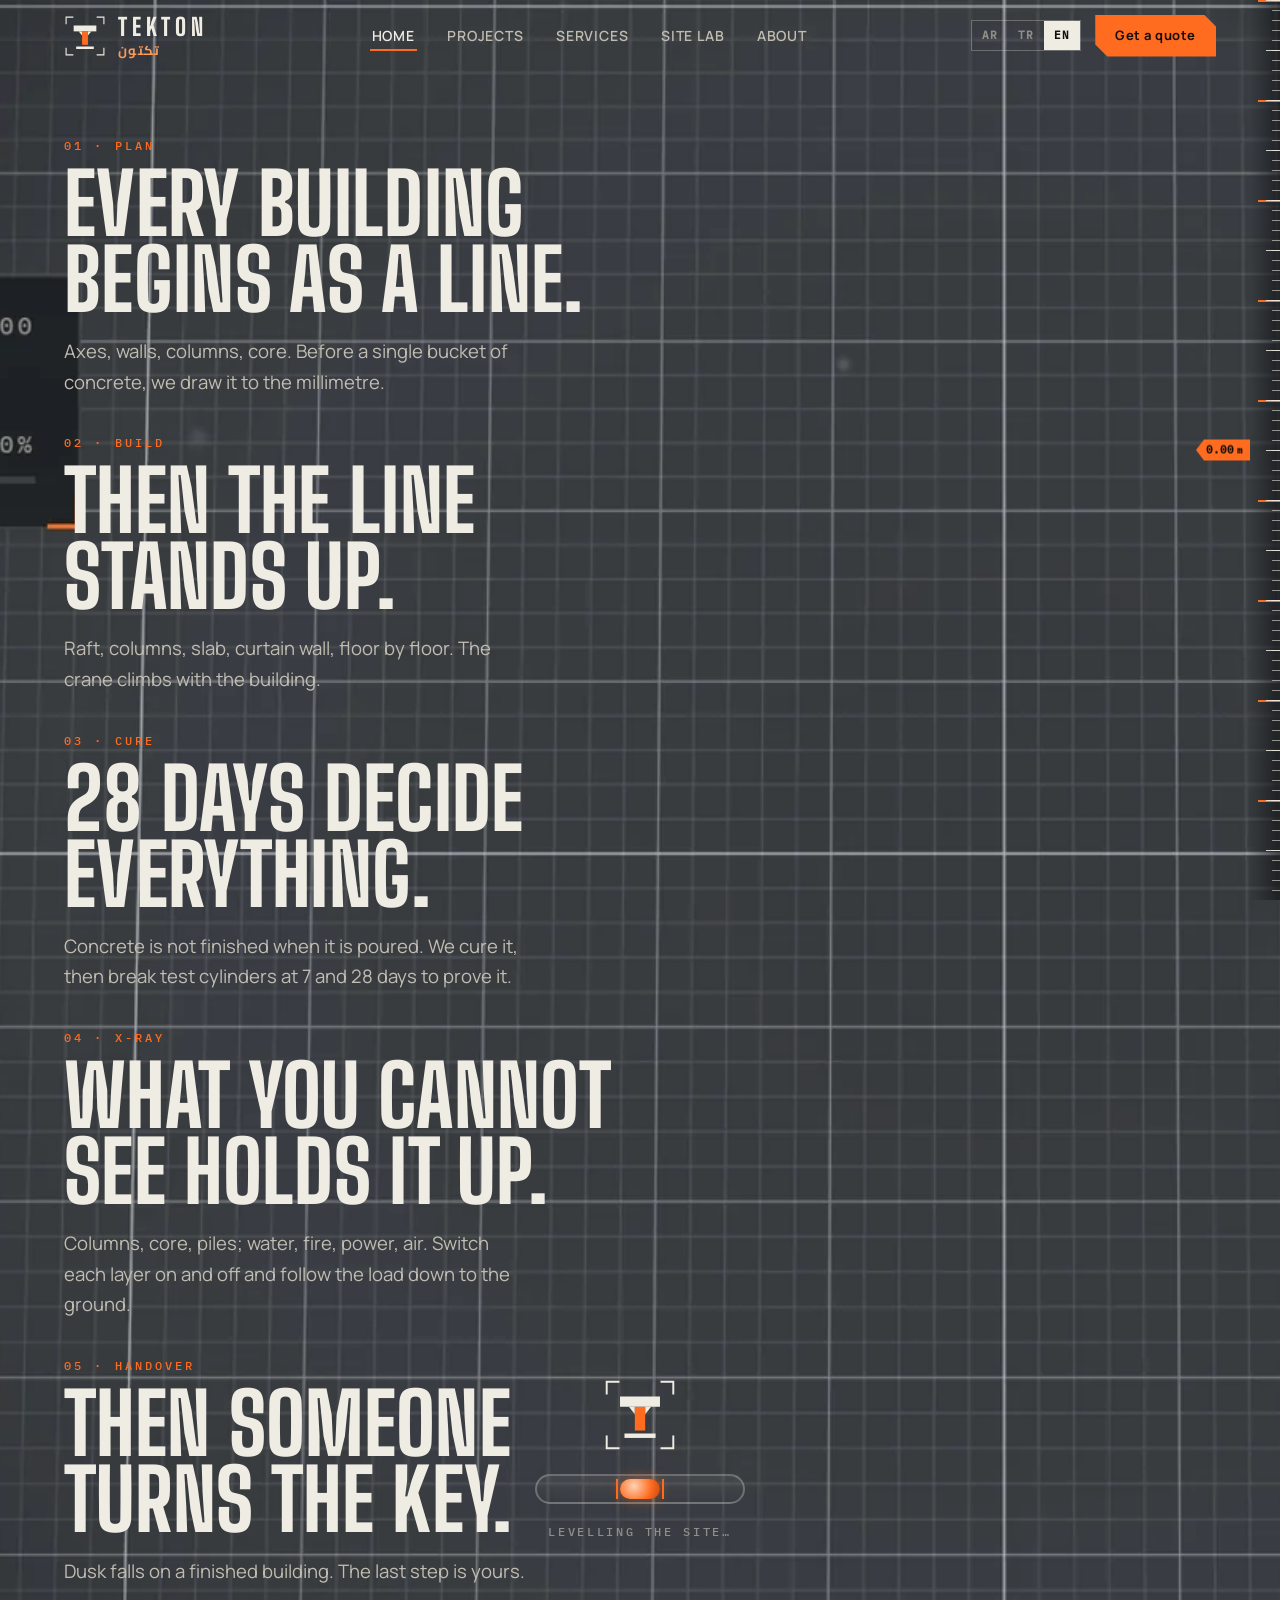
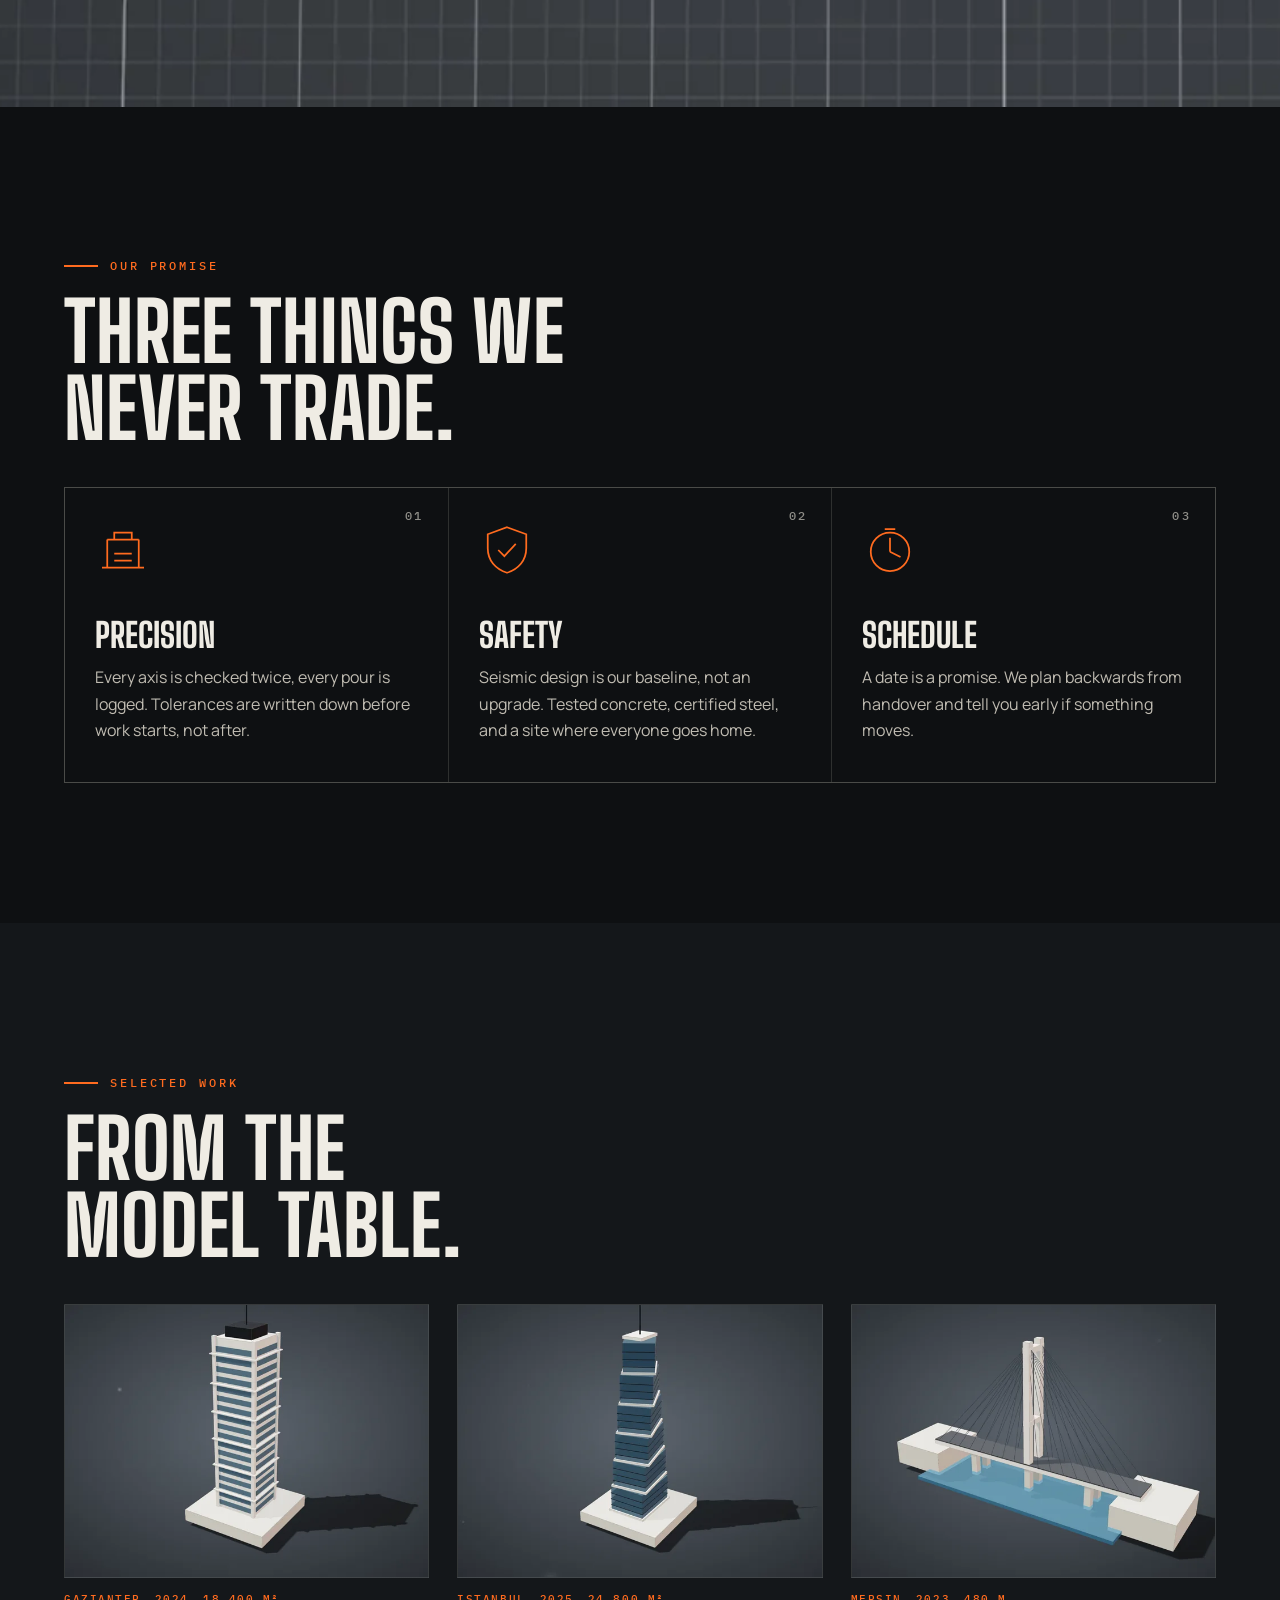
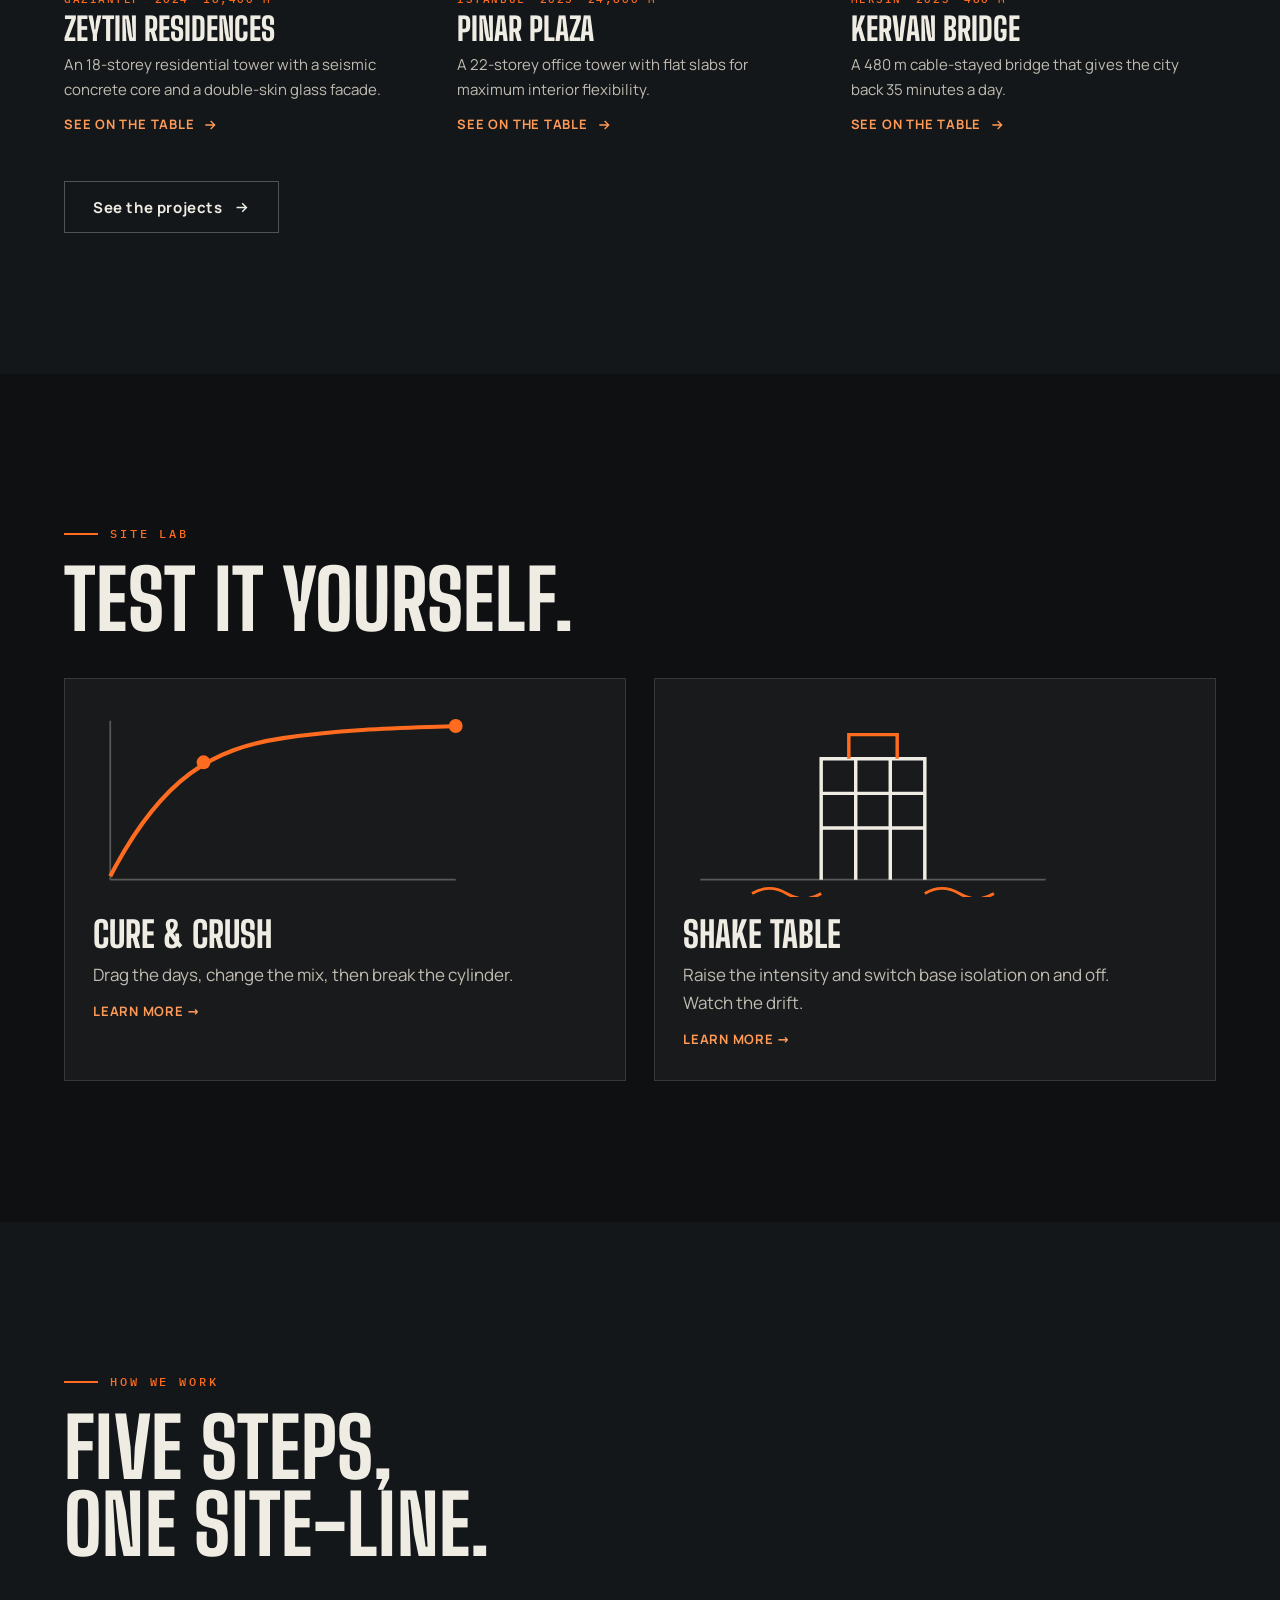
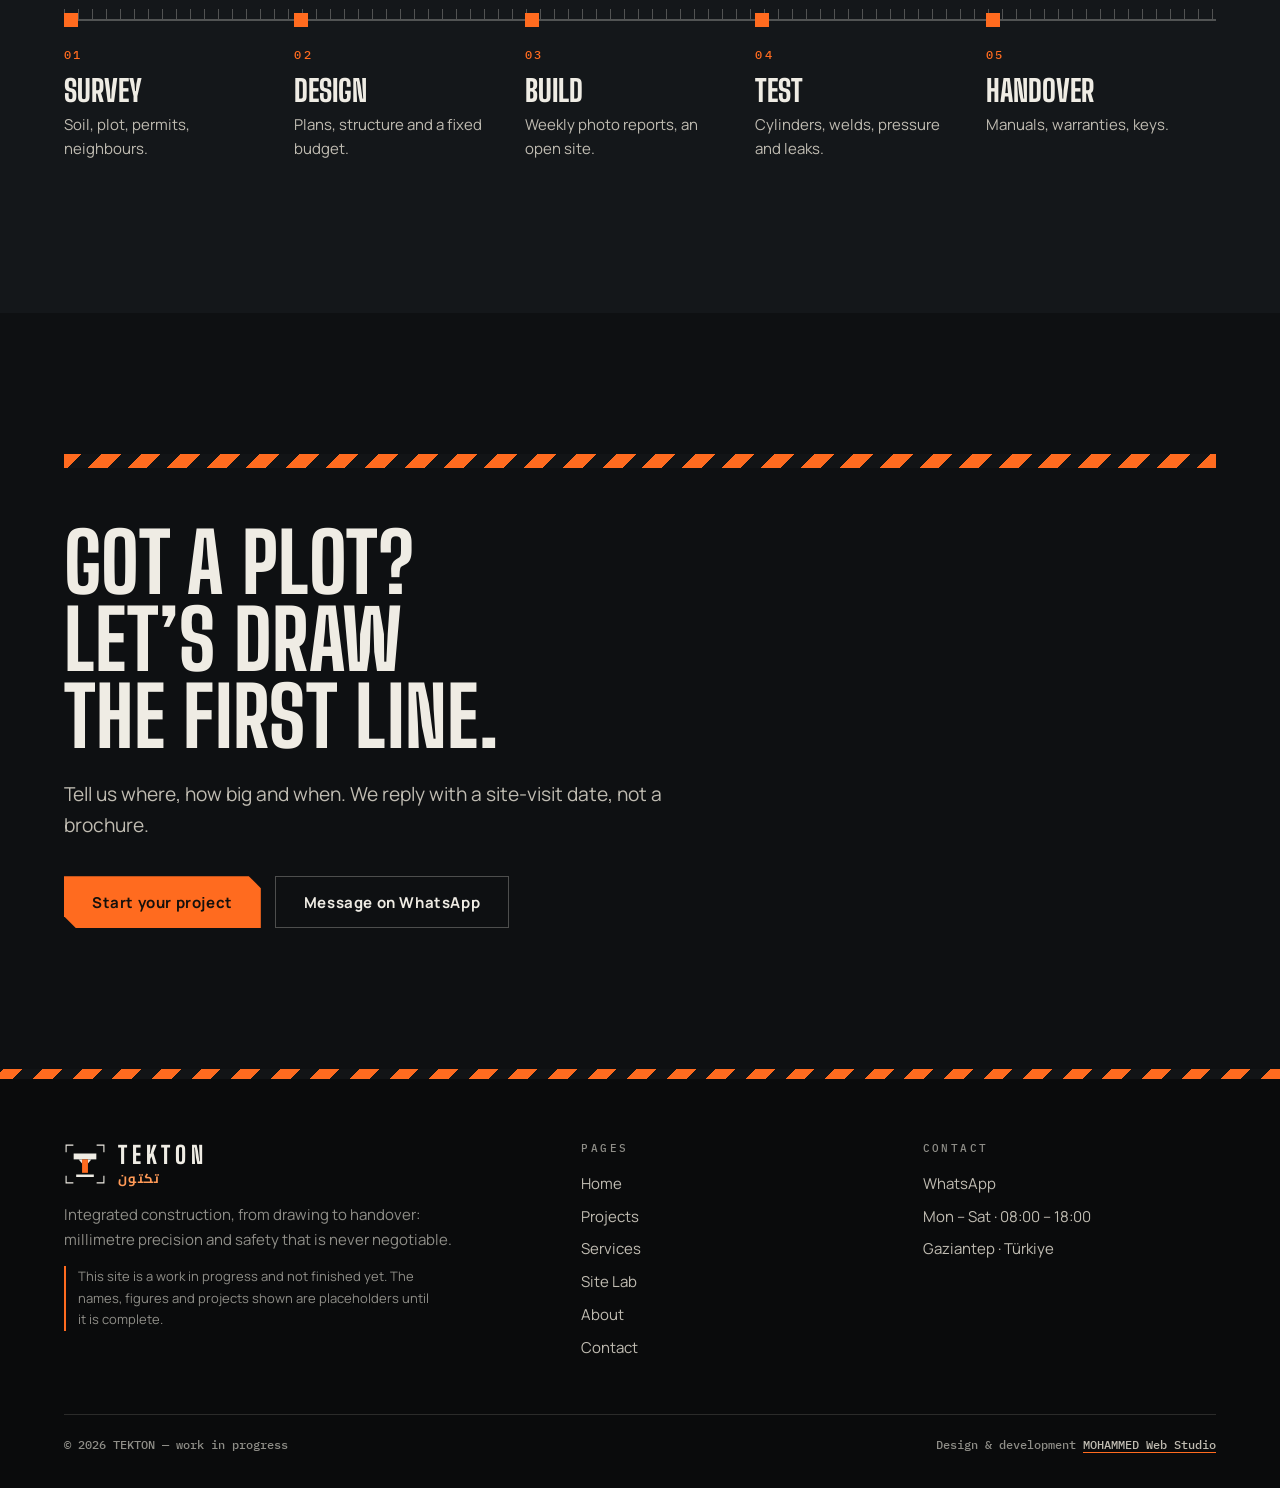
==== commit f4b66b40: "Hero as a four-stop video: eight short clips per device (forward and reversed) played on one canvas," ====
--- a/index.html
+++ b/index.html
@@ -15,14 +15,15 @@
 <noscript><style>.pour{display:none!important}.reveal{opacity:1!important;transform:none!important}</style></noscript>
 <script type="importmap">{"imports":{"three":"./js/vendor/three.module.min.js"}}</script>
 </head>
-<body data-page="home" data-sound="1" data-needs-gl>
+<body data-page="home" data-needs-gl>
 <div class="pour" id="pour" aria-hidden="true"></div>
 <div id="hdr"></div>
 
 <main>
 <section class="journey" id="journey" aria-label="Scroll story">
   <div class="stage">
-    <canvas id="gl" aria-hidden="true"></canvas>
+    <picture class="hv-poster" id="hvPoster"><source media="(max-width: 860px)" srcset="assets/hero/poster-m.webp"><img src="assets/hero/poster.webp" width="1280" height="720" alt="" fetchpriority="high"></picture>
+    <video class="hv" id="hv" muted playsinline preload="none" disablepictureinpicture aria-hidden="true" tabindex="-1"></video>
     <div class="shade"></div>
     <button class="skipj" id="skipj" type="button"><span data-i18n="j.skip"></span> <svg viewBox="0 0 24 24" fill="none" stroke="currentColor" stroke-width="2"><path d="M12 5v14M6 13l6 6 6-6"/></svg></button>
 
@@ -31,50 +32,6 @@
     <div class="ch" data-ch="2"><div class="k" data-i18n="j.c3.k"></div><h2 data-i18n="j.c3.t"></h2><p data-i18n="j.c3.p"></p></div>
     <div class="ch" data-ch="3"><div class="k" data-i18n="j.c4.k"></div><h2 data-i18n="j.c4.t"></h2><p data-i18n="j.c4.p"></p></div>
     <div class="ch" data-ch="4"><div class="k" data-i18n="j.c5.k"></div><h2 data-i18n="j.c5.t"></h2><p data-i18n="j.c5.p"></p></div>
-
-    <!-- 1 · plan readout -->
-    <div class="hud hud-plan" id="hudPlan" aria-hidden="true">
-      <div class="row"><span data-i18n="h.plan"></span><span>1 : 200</span></div>
-      <pre class="pen" id="penv">X   0.00   Z   0.00</pre>
-      <div class="row small"><span data-i18n="h.pen"></span><span id="penpct">0%</span></div>
-      <div class="bar thin"><i id="penbar"></i></div>
-    </div>
-
-    <!-- 2 · level counter -->
-    <div class="hud hud-rise" id="hudRise" aria-hidden="true">
-      <div class="row"><span data-i18n="h.level"></span><span data-i18n="h.height"></span></div>
-      <div class="big"><b id="lvlv">00</b><small>/ 09</small><span class="hv"><b id="hgtv">0.0</b> m</span></div>
-      <div class="floors" id="floors"></div>
-    </div>
-
-    <!-- 3 · cure strip -->
-    <div class="hud hud-cure" id="hudCure" aria-hidden="true">
-      <div class="row"><span data-i18n="h.day"></span><span data-i18n="h.strength"></span></div>
-      <div class="big"><b id="dayv">00</b><small>/ 28</small><span class="hv"><b id="mpav">0.0</b> MPa</span></div>
-      <div class="bar cure"><i id="curebar"></i><u class="m7"><s data-i18n="h.t7"></s></u><u class="m28"><s data-i18n="h.t28"></s></u></div>
-      <div class="tests"><span id="t7" class="tst"></span><span id="t28" class="tst"></span></div>
-    </div>
-
-    <!-- 4 · x-ray legend (clickable) -->
-    <div class="hud hud-xray" id="hudXray">
-      <div class="row"><span data-i18n="h.layers"></span><span data-i18n="h.toggle"></span></div>
-      <div class="chips" id="chips">
-        <button type="button" data-sys="struct" class="on" aria-pressed="true"><i style="--c:#ff6b1f"></i><span data-i18n="h.s.struct"></span></button>
-        <button type="button" data-sys="water" class="on" aria-pressed="true"><i style="--c:#2f9cff"></i><span data-i18n="h.s.water"></span></button>
-        <button type="button" data-sys="fire" class="on" aria-pressed="true"><i style="--c:#ff3b30"></i><span data-i18n="h.s.fire"></span></button>
-        <button type="button" data-sys="power" class="on" aria-pressed="true"><i style="--c:#ffd23f"></i><span data-i18n="h.s.power"></span></button>
-        <button type="button" data-sys="hvac" class="on" aria-pressed="true"><i style="--c:#b4bdc5"></i><span data-i18n="h.s.hvac"></span></button>
-      </div>
-    </div>
-
-    <!-- 5 · the key -->
-    <div class="keyp" id="keyp">
-      <button class="keybtn" id="keyBtn" type="button" aria-label="Turn the key">
-        <svg viewBox="0 0 64 64" fill="none" stroke="currentColor" stroke-width="2.4" stroke-linecap="round" stroke-linejoin="round"><circle cx="20" cy="32" r="11"/><circle cx="20" cy="32" r="4"/><path d="M31 32h27M50 32v9M42 32v6"/></svg>
-      </button>
-      <div class="kt"><b data-i18n="j.key.t"></b><span data-i18n="j.key.p"></span></div>
-      <div class="kdone"><span data-i18n="j.key.done"></span><a class="btn solid" href="contact.html" data-i18n="btn.quote"></a><a class="btn line" href="projects.html" data-i18n="btn.projects"></a></div>
-    </div>
 
     <div class="dots" id="dots" role="tablist"></div>
     <div class="scrollhint" id="shint"><i></i><span data-i18n="j.scroll"></span></div>
@@ -146,6 +103,57 @@
     <div class="reveal d2 ctas"><a class="btn solid" href="contact.html" data-i18n="btn.quote"></a><a class="btn line" id="ctaWa" href="#" target="_blank" rel="noopener" data-i18n="btn.wa"></a></div>
   </div>
 </section>
+
+<!-- ============ المشهد الثلاثي الأبعاد الحي (محفوظ ولا يُحذف): الكانفاس وشاشات HUD وزر المفتاح وأزرار الأشعة ============
+     الهيرو الآن فيديو مُصوَّر منه (assets/hero/*.mp4). هذا القالب غير معروض؛ أعد محتواه إلى داخل <div class="stage"> مع تفعيل startJourney3D في js/home.js
+     لإعادة المشهد الحي. لتعديل الفيديو: شغّل الموقع القديم من النسخة الاحتياطية (_backup_before_video_hero) أو أعد التفعيل ثم صوّر بأداة _hero_video_tools. -->
+<template id="scene3d-archive">
+    <canvas id="gl" aria-hidden="true"></canvas>
+    <!-- 1 · plan readout -->
+    <div class="hud hud-plan" id="hudPlan" aria-hidden="true">
+      <div class="row"><span data-i18n="h.plan"></span><span>1 : 200</span></div>
+      <pre class="pen" id="penv">X   0.00   Z   0.00</pre>
+      <div class="row small"><span data-i18n="h.pen"></span><span id="penpct">0%</span></div>
+      <div class="bar thin"><i id="penbar"></i></div>
+    </div>
+
+    <!-- 2 · level counter -->
+    <div class="hud hud-rise" id="hudRise" aria-hidden="true">
+      <div class="row"><span data-i18n="h.level"></span><span data-i18n="h.height"></span></div>
+      <div class="big"><b id="lvlv">00</b><small>/ 09</small><span class="hv"><b id="hgtv">0.0</b> m</span></div>
+      <div class="floors" id="floors"></div>
+    </div>
+
+    <!-- 3 · cure strip -->
+    <div class="hud hud-cure" id="hudCure" aria-hidden="true">
+      <div class="row"><span data-i18n="h.day"></span><span data-i18n="h.strength"></span></div>
+      <div class="big"><b id="dayv">00</b><small>/ 28</small><span class="hv"><b id="mpav">0.0</b> MPa</span></div>
+      <div class="bar cure"><i id="curebar"></i><u class="m7"><s data-i18n="h.t7"></s></u><u class="m28"><s data-i18n="h.t28"></s></u></div>
+      <div class="tests"><span id="t7" class="tst"></span><span id="t28" class="tst"></span></div>
+    </div>
+
+    <!-- 4 · x-ray legend (clickable) -->
+    <div class="hud hud-xray" id="hudXray">
+      <div class="row"><span data-i18n="h.layers"></span><span data-i18n="h.toggle"></span></div>
+      <div class="chips" id="chips">
+        <button type="button" data-sys="struct" class="on" aria-pressed="true"><i style="--c:#ff6b1f"></i><span data-i18n="h.s.struct"></span></button>
+        <button type="button" data-sys="water" class="on" aria-pressed="true"><i style="--c:#2f9cff"></i><span data-i18n="h.s.water"></span></button>
+        <button type="button" data-sys="fire" class="on" aria-pressed="true"><i style="--c:#ff3b30"></i><span data-i18n="h.s.fire"></span></button>
+        <button type="button" data-sys="power" class="on" aria-pressed="true"><i style="--c:#ffd23f"></i><span data-i18n="h.s.power"></span></button>
+        <button type="button" data-sys="hvac" class="on" aria-pressed="true"><i style="--c:#b4bdc5"></i><span data-i18n="h.s.hvac"></span></button>
+      </div>
+    </div>
+
+    <!-- 5 · the key -->
+    <div class="keyp" id="keyp">
+      <button class="keybtn" id="keyBtn" type="button" aria-label="Turn the key">
+        <svg viewBox="0 0 64 64" fill="none" stroke="currentColor" stroke-width="2.4" stroke-linecap="round" stroke-linejoin="round"><circle cx="20" cy="32" r="11"/><circle cx="20" cy="32" r="4"/><path d="M31 32h27M50 32v9M42 32v6"/></svg>
+      </button>
+      <div class="kt"><b data-i18n="j.key.t"></b><span data-i18n="j.key.p"></span></div>
+      <div class="kdone"><span data-i18n="j.key.done"></span><a class="btn solid" href="contact.html" data-i18n="btn.quote"></a><a class="btn line" href="projects.html" data-i18n="btn.projects"></a></div>
+    </div>
+
+</template>
 </main>
 
 <div id="ftr"></div>
--- a/css/style.css
+++ b/css/style.css
@@ -133,9 +133,13 @@
 @media (max-width: 1099px) { .tape { display: none; } }
 
 /* ------------------------------------------------------------ the scroll story (home) */
-.journey { position: relative; height: 760vh; --g1: 30, 35, 40; --g2: 9, 11, 13; --gx: 50%; --gy: 50%; background: rgb(var(--g2)); }
+.journey { position: relative; height: 520vh; --g1: 30, 35, 40; --g2: 9, 11, 13; --gx: 50%; --gy: 50%; background: rgb(var(--g2)); }
 .journey .stage { position: sticky; top: 0; height: 100vh; height: 100svh; overflow: hidden; background: radial-gradient(120% 95% at var(--gx) var(--gy), rgb(var(--g1)), rgb(var(--g2)) 72%); }
 .journey canvas { position: absolute; inset: 0; width: 100%; height: 100%; touch-action: pan-y; }
+.journey .hv, .journey .hv-poster { position: absolute; inset: 0; width: 100%; height: 100%; display: block; object-fit: cover; }
+.journey .hv-poster img { width: 100%; height: 100%; object-fit: cover; display: block; }
+.journey .hv-poster { z-index: 1; pointer-events: none; transition: opacity .9s var(--ease) .1s; } .journey .hv { z-index: 0; }
+.journey .stage.on3d .hv-poster { opacity: 0; }
 .stage .shade { position: absolute; inset: 0; pointer-events: none; background: linear-gradient(90deg, rgba(8, 9, 11, .8) 0%, rgba(8, 9, 11, .42) 34%, transparent 62%), radial-gradient(130% 100% at 50% 50%, transparent 58%, rgba(0, 0, 0, .5) 100%); }
 .ch { position: absolute; left: var(--pad); bottom: clamp(64px, 13vh, 140px); width: min(580px, calc(100% - var(--pad) * 2)); opacity: 0; transform: translateY(22px); transition: opacity .8s var(--ease), transform .8s var(--ease); pointer-events: none; z-index: 3; }
 .ch.on { opacity: 1; transform: none; pointer-events: auto; }
@@ -307,7 +311,3 @@
   .wa-float { width: 44px; height: 44px; right: 12px; bottom: 14px; } .wa-float svg { width: 24px; height: 24px; }
 }
 @media (hover: none) { .cur { display: none; } }
-
-/* جهاز ضعيف (home.js → deviceTier = weak): الهيرو شاشة واحدة بالصورة الثابتة والعنوان الأول فيُتخطّى من أول سكرول */
-.journey.nogl.weak .stage { min-height: 100svh; }
-.journey.weak .ch[data-ch]:not([data-ch="0"]) { display: none; }
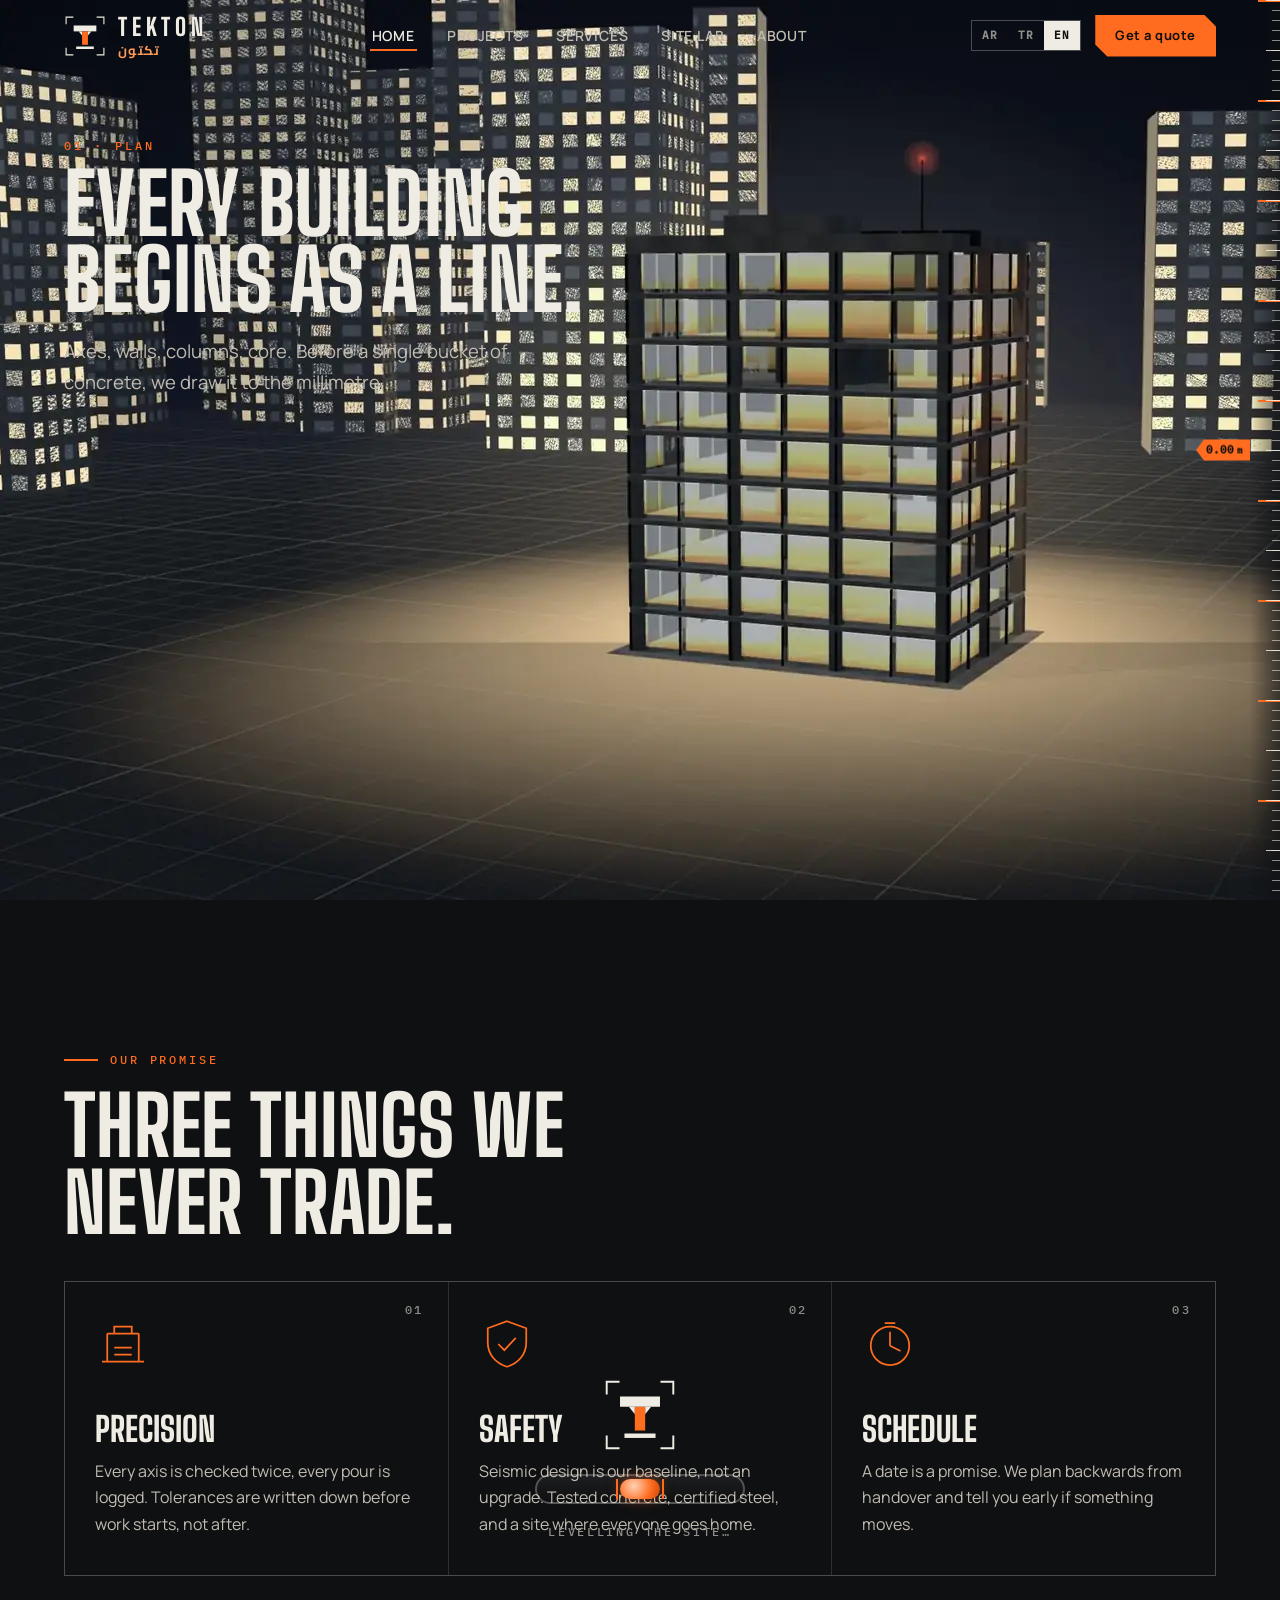
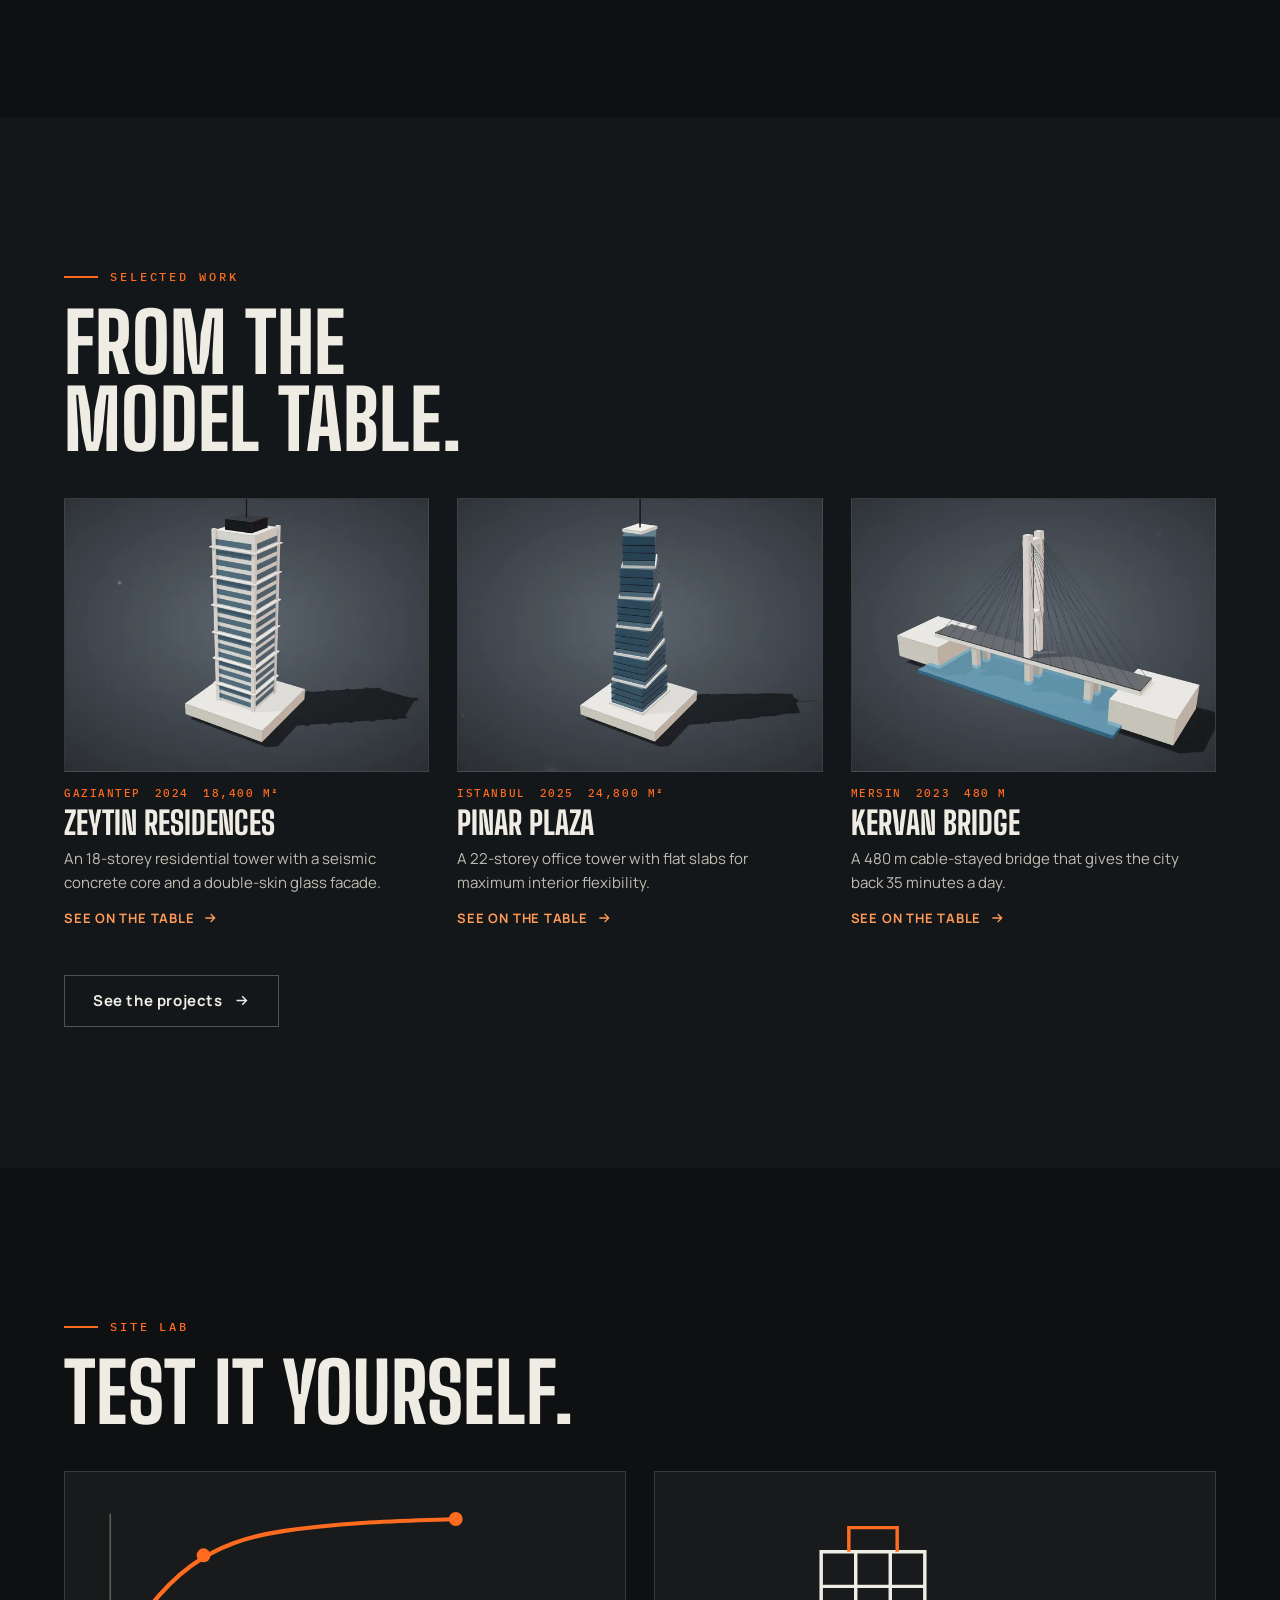
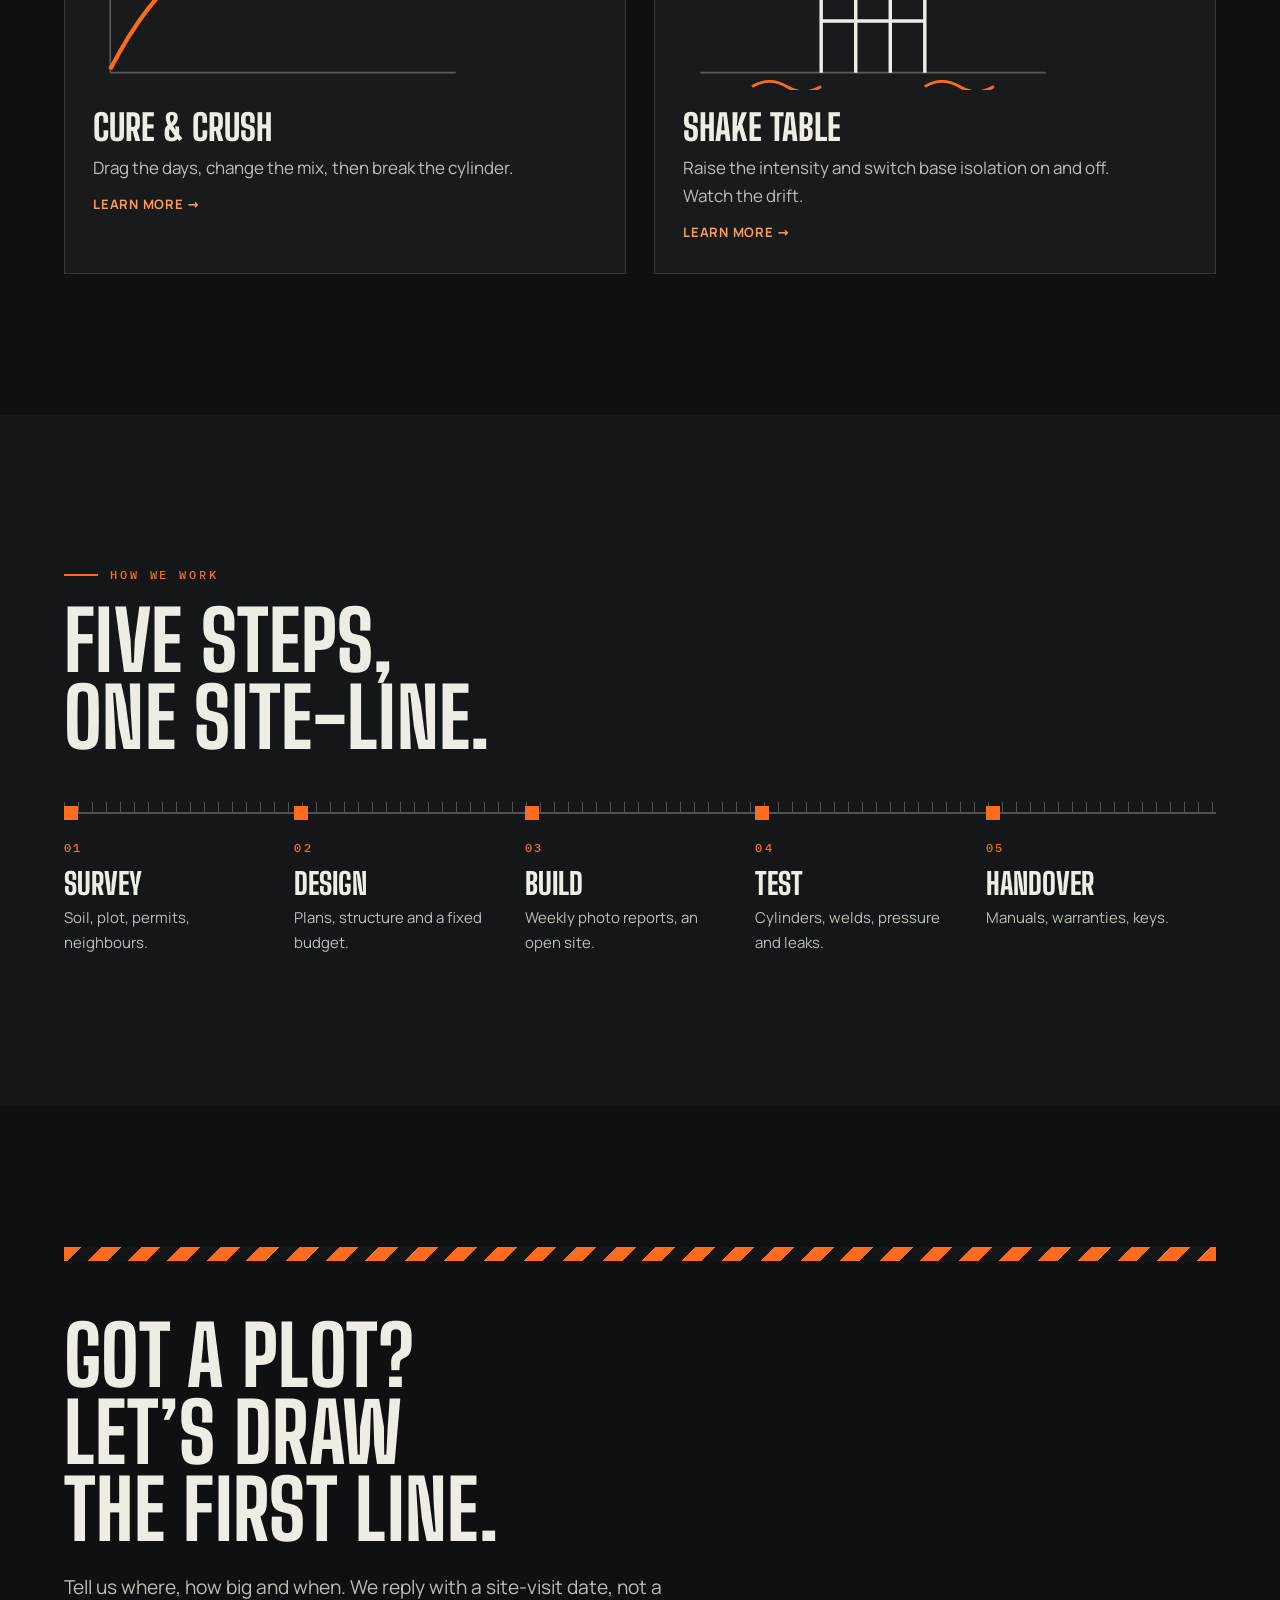
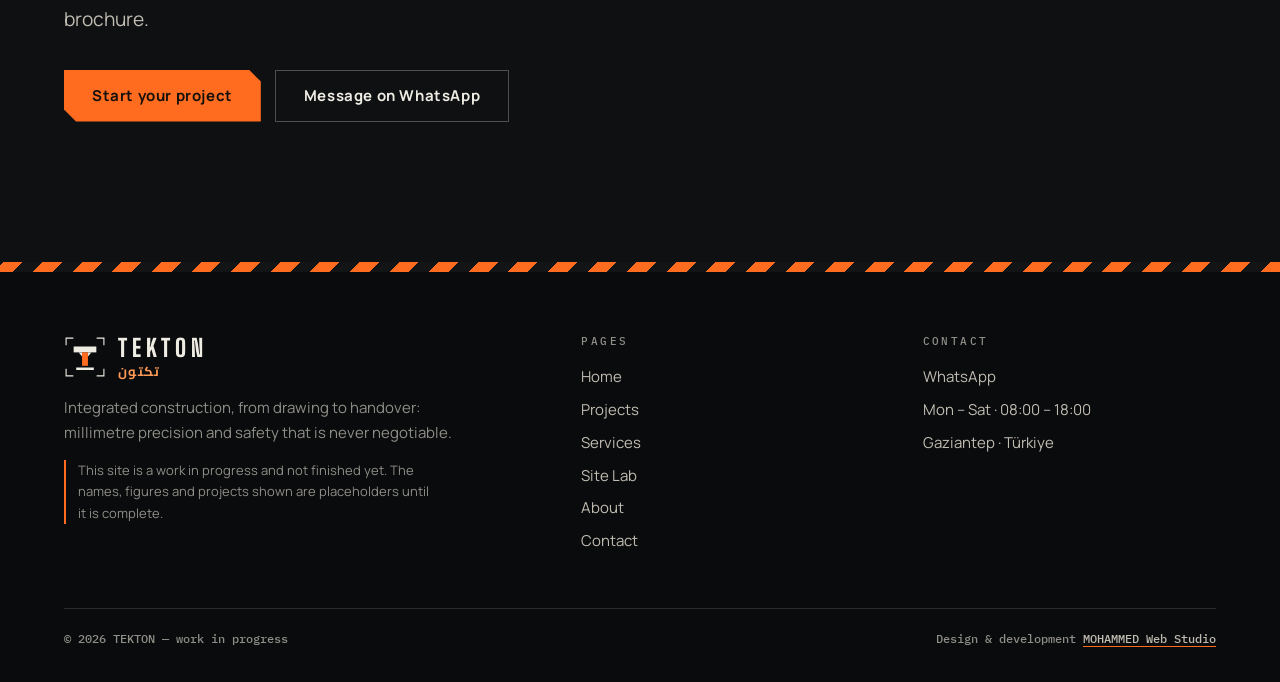
==== commit 7feedcd5: "Hero is one screen with a 15 s constant-speed looping video (no stops, repeats without a cut), plays" ====
--- a/index.html
+++ b/index.html
@@ -20,7 +20,7 @@
 <div id="hdr"></div>
 
 <main>
-<section class="journey" id="journey" aria-label="Scroll story">
+<section class="journey one" id="journey" aria-label="Scroll story">
   <div class="stage">
     <picture class="hv-poster" id="hvPoster"><source media="(max-width: 860px)" srcset="assets/hero/poster-m.webp"><img src="assets/hero/poster.webp" width="1280" height="720" alt="" fetchpriority="high"></picture>
     <video class="hv" id="hv" muted playsinline preload="none" disablepictureinpicture aria-hidden="true" tabindex="-1"></video>
--- a/css/style.css
+++ b/css/style.css
@@ -311,3 +311,8 @@
   .wa-float { width: 44px; height: 44px; right: 12px; bottom: 14px; } .wa-float svg { width: 24px; height: 24px; }
 }
 @media (hover: none) { .cur { display: none; } }
+
+/* الهيرو شاشة واحدة: الفيديو الدائر خلف العنوان الأول فقط (بلا قصة مثبّتة بالتمرير) */
+.journey.one { height: auto; }
+.journey.one .stage { position: relative; height: 100vh; height: 100svh; min-height: 560px; }
+.journey.one .ch[data-ch]:not([data-ch="0"]), .journey.one .dots, .journey.one .scrollhint, .journey.one .hint, .journey.one .skipj { display: none; }
